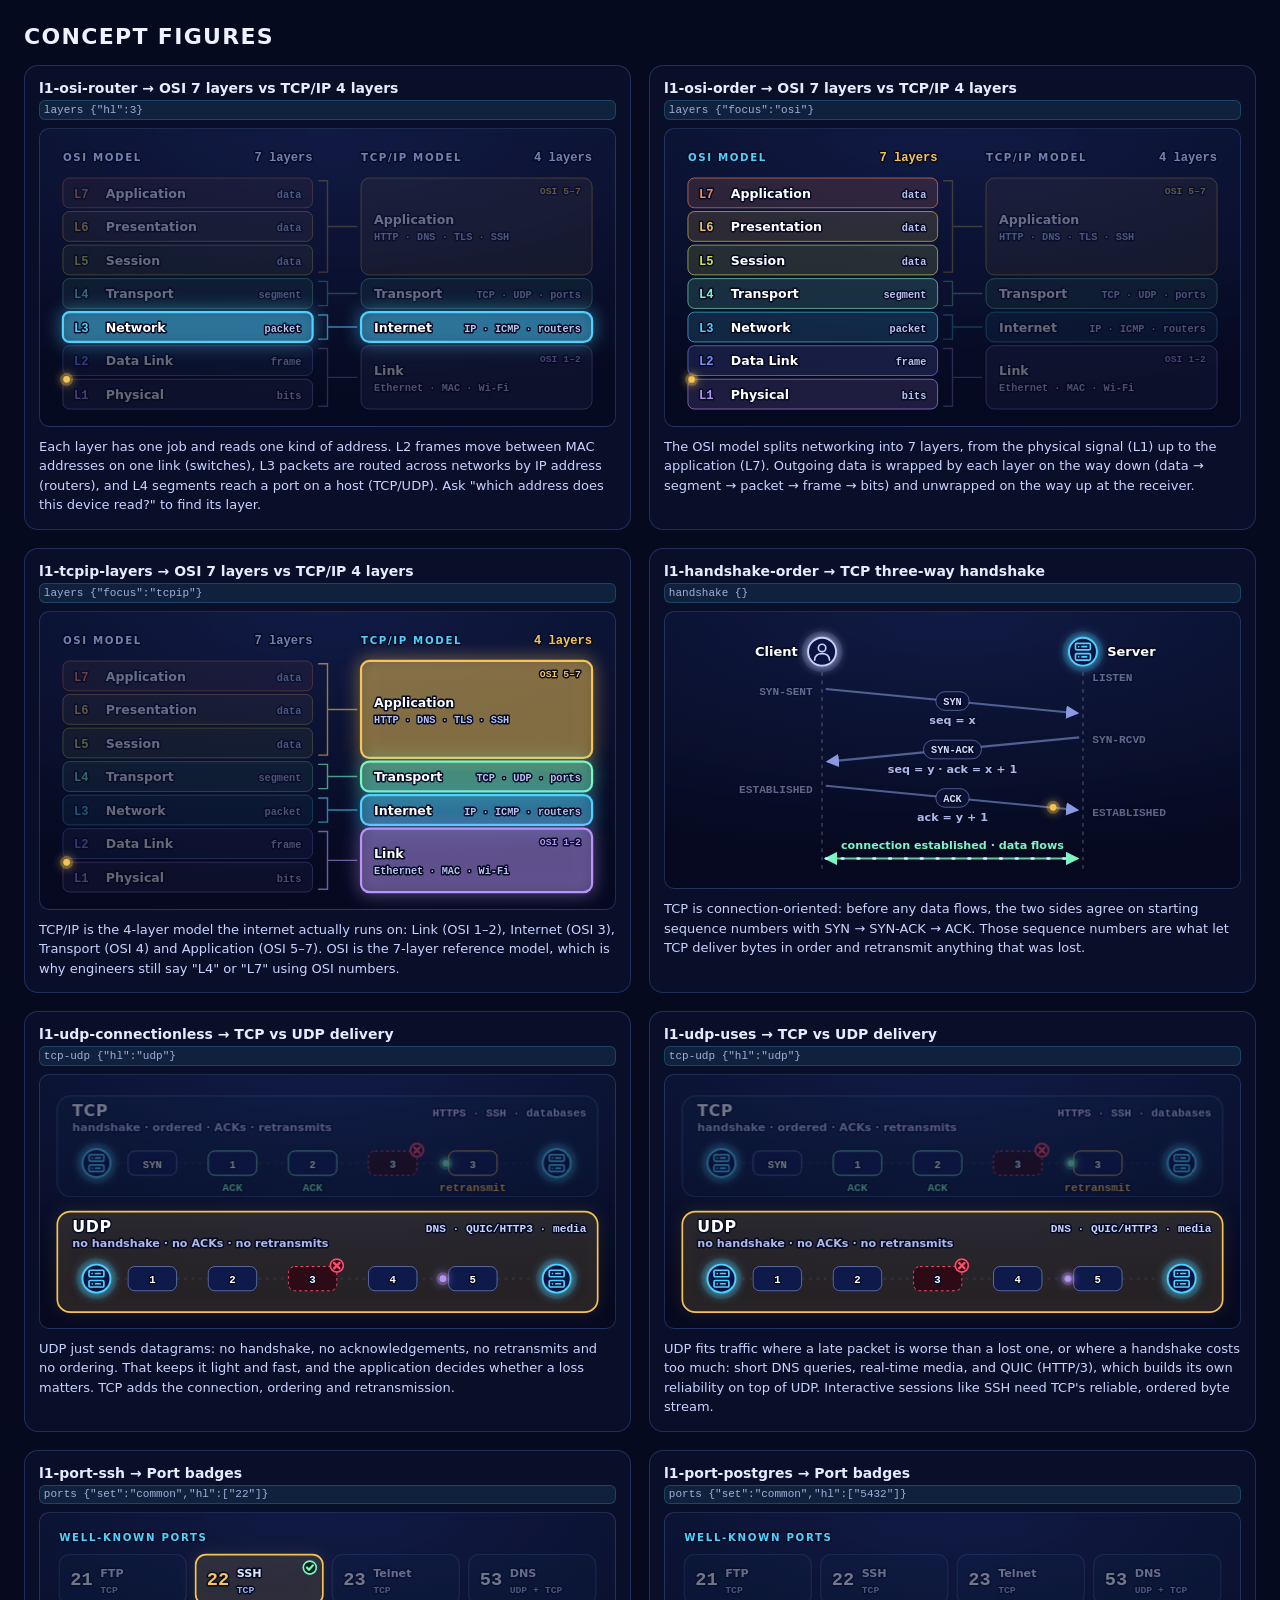
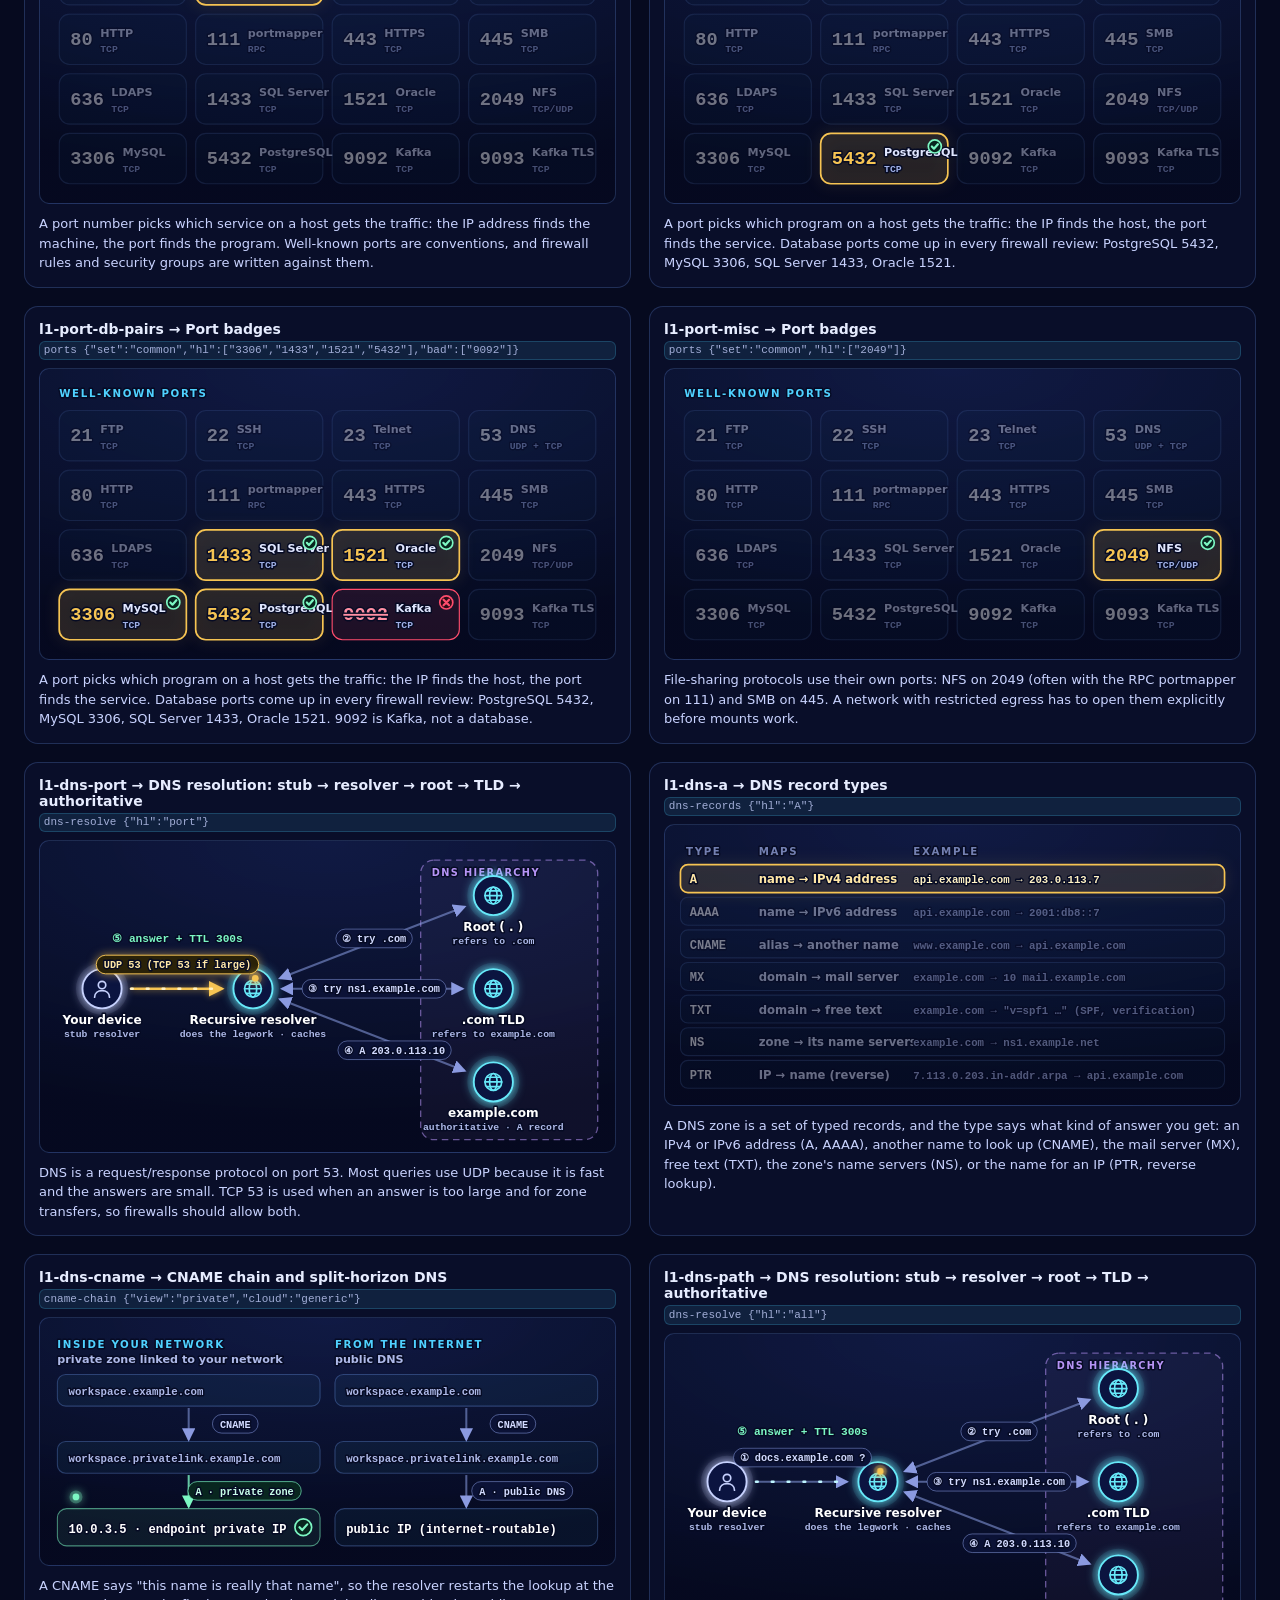
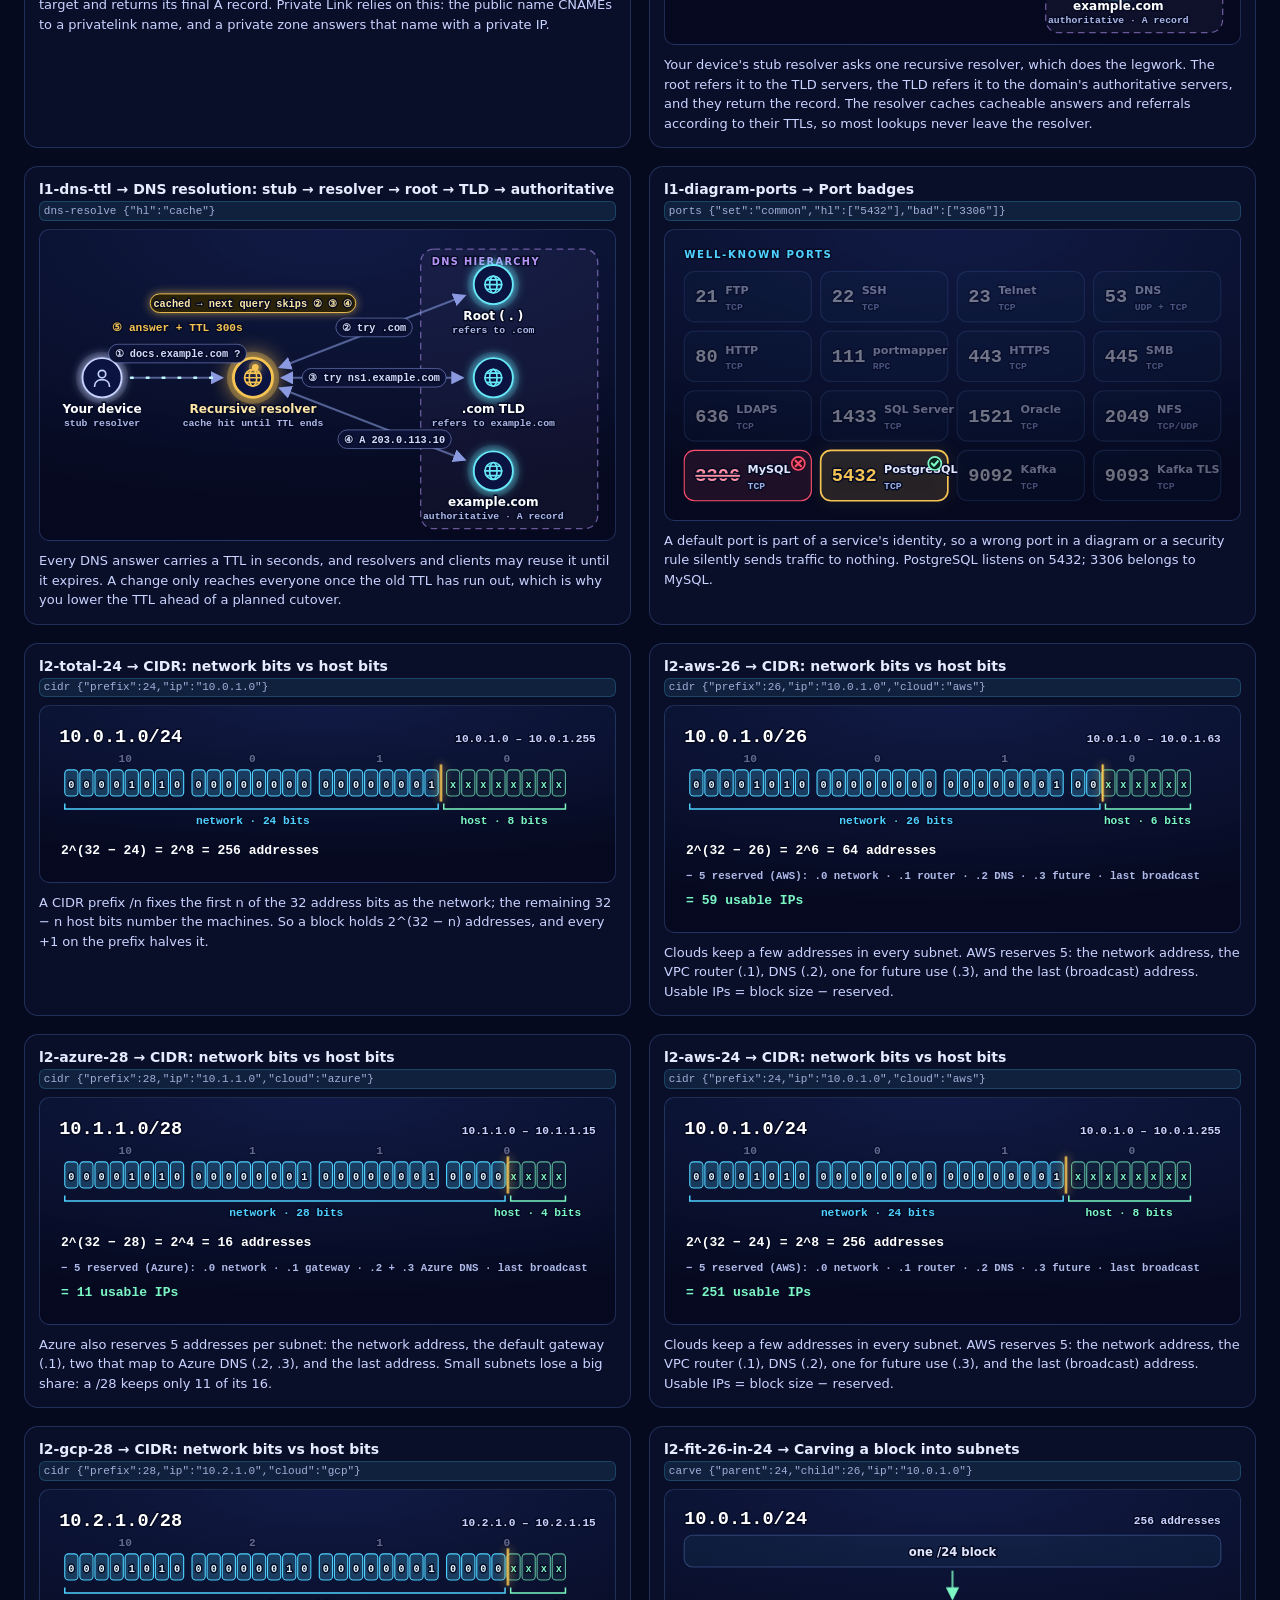
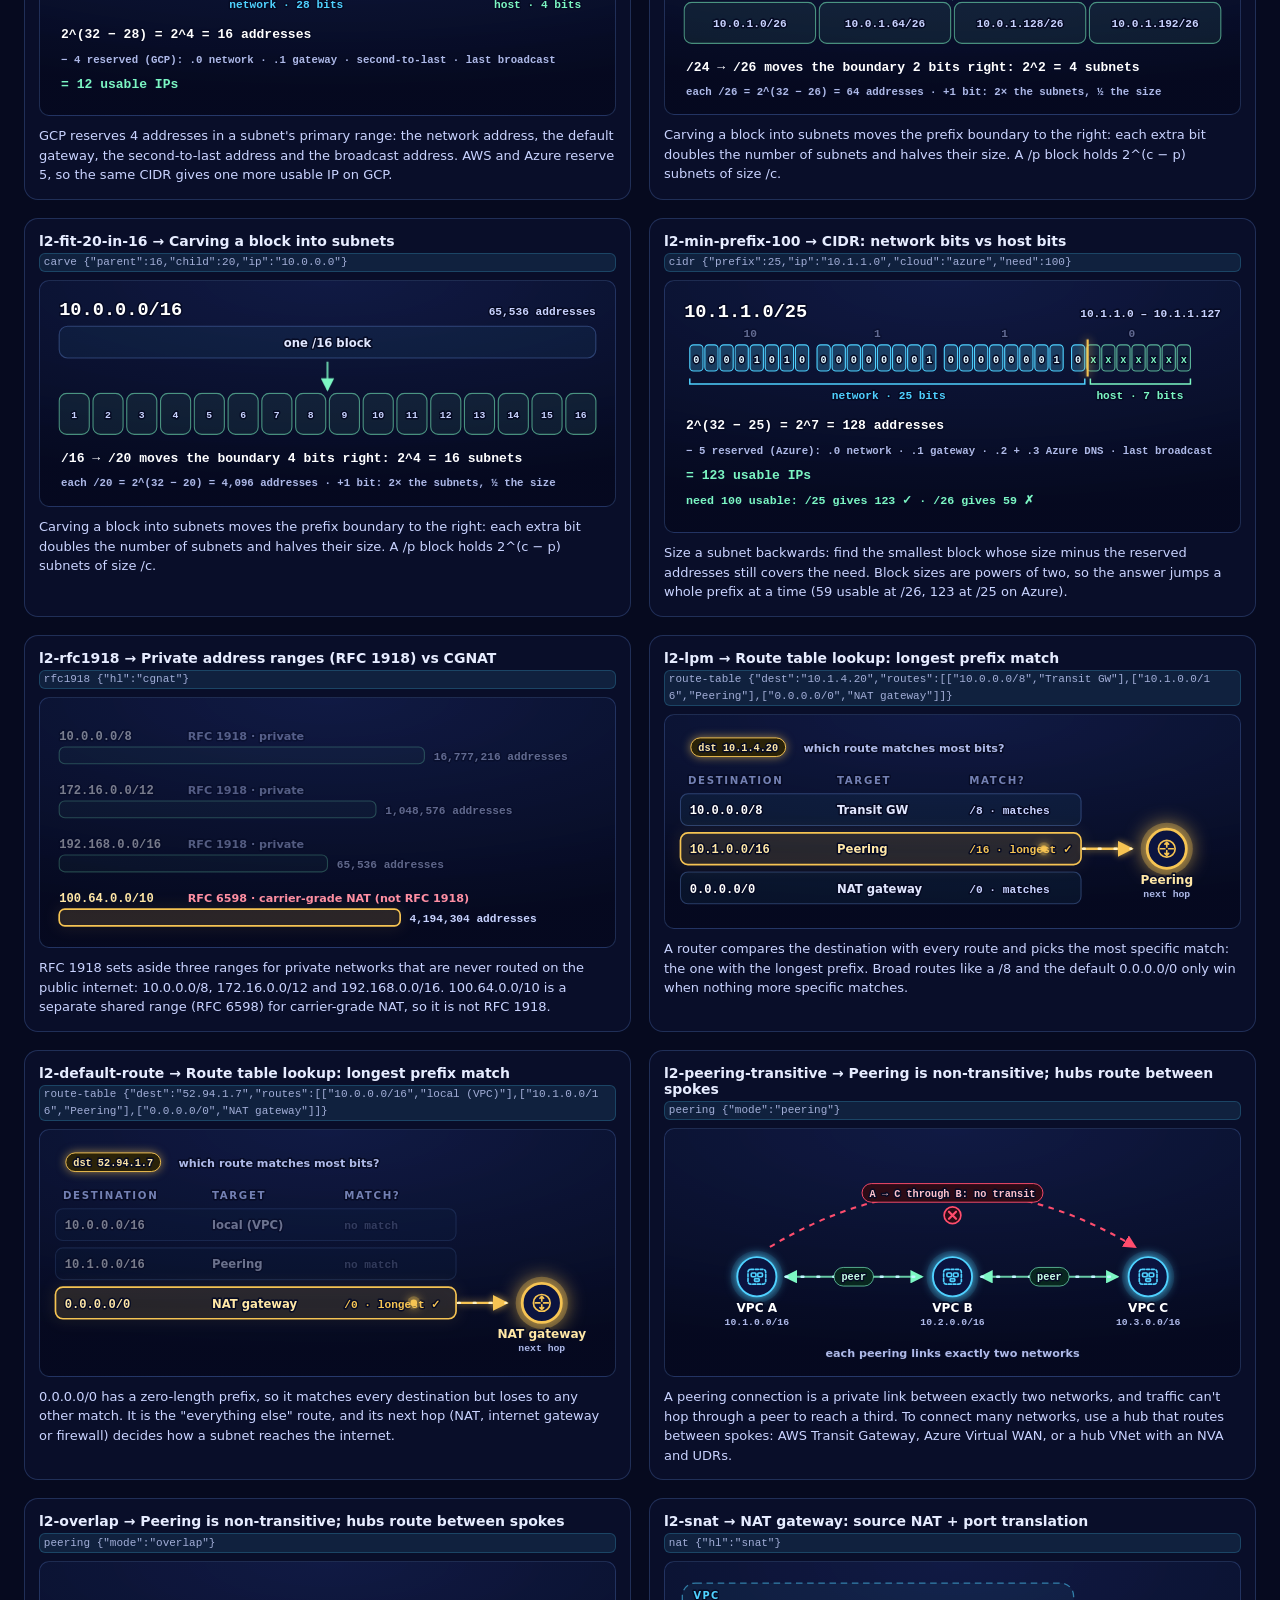
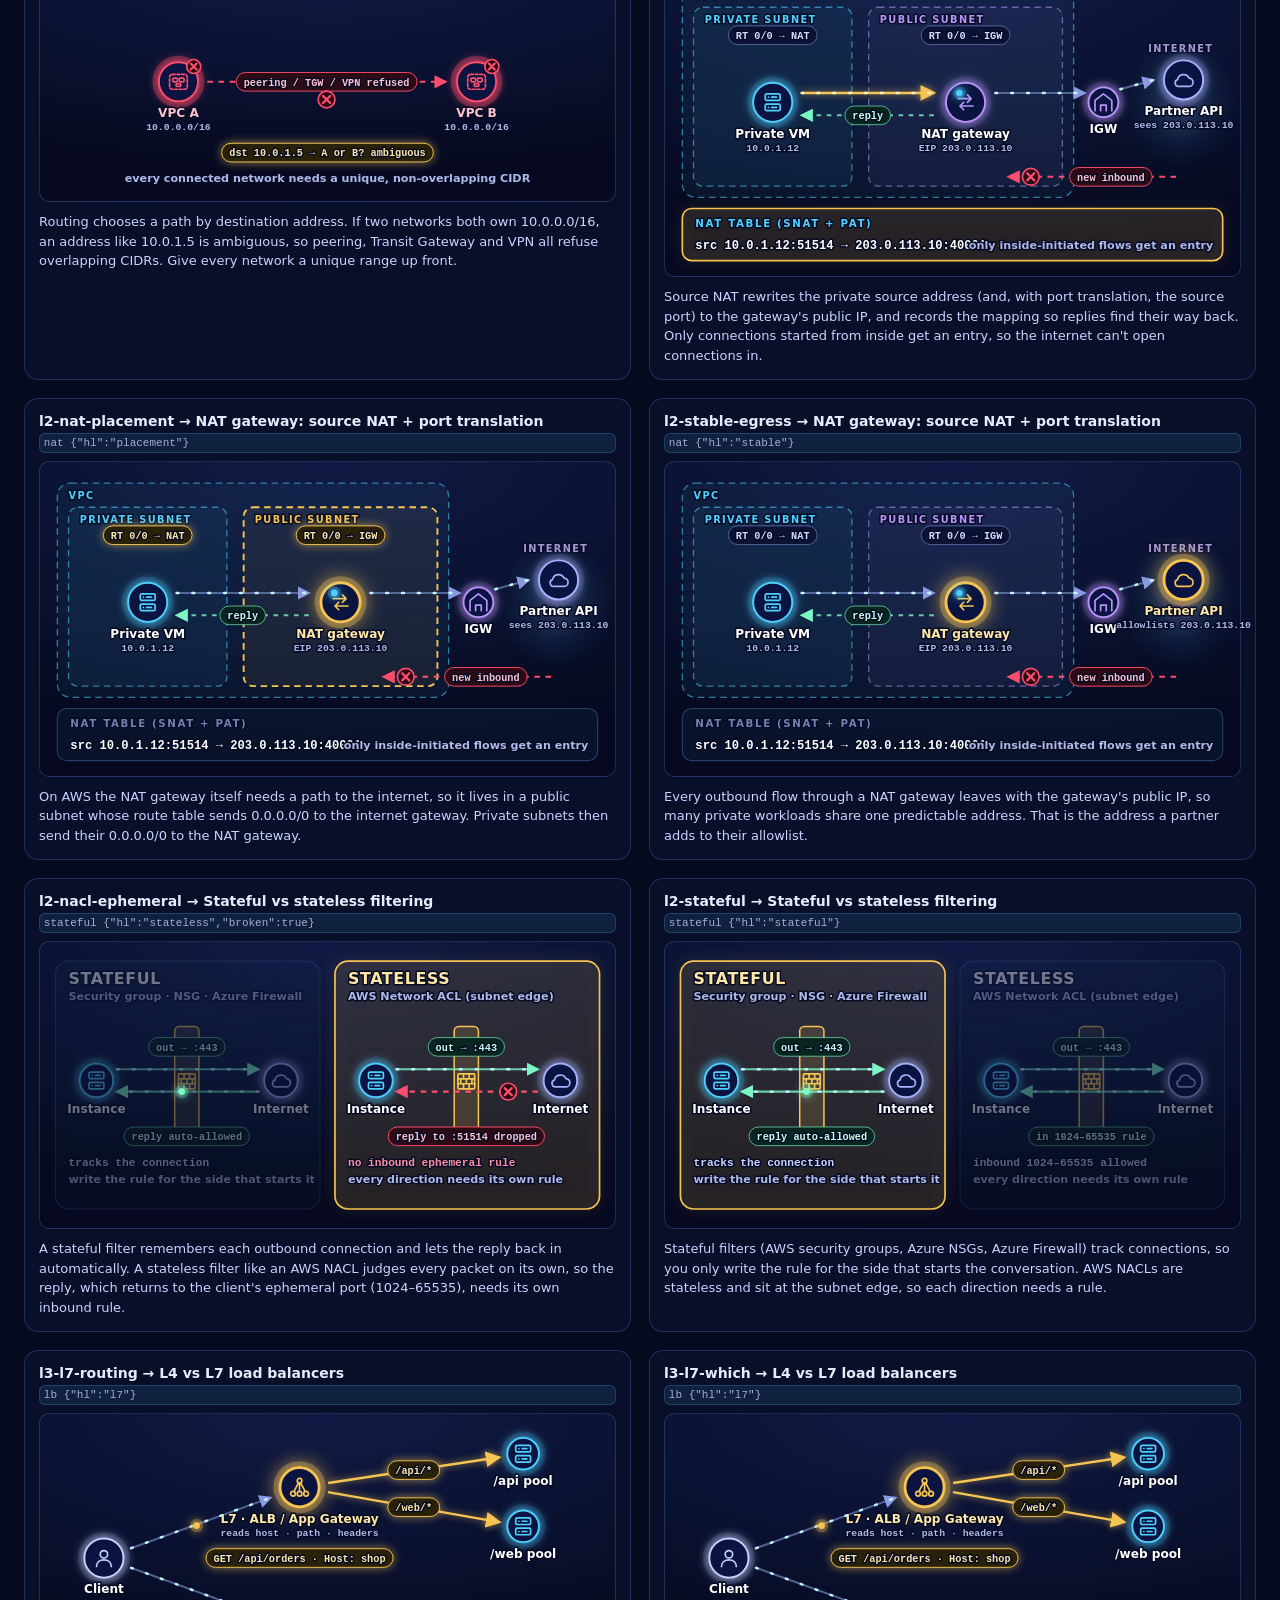
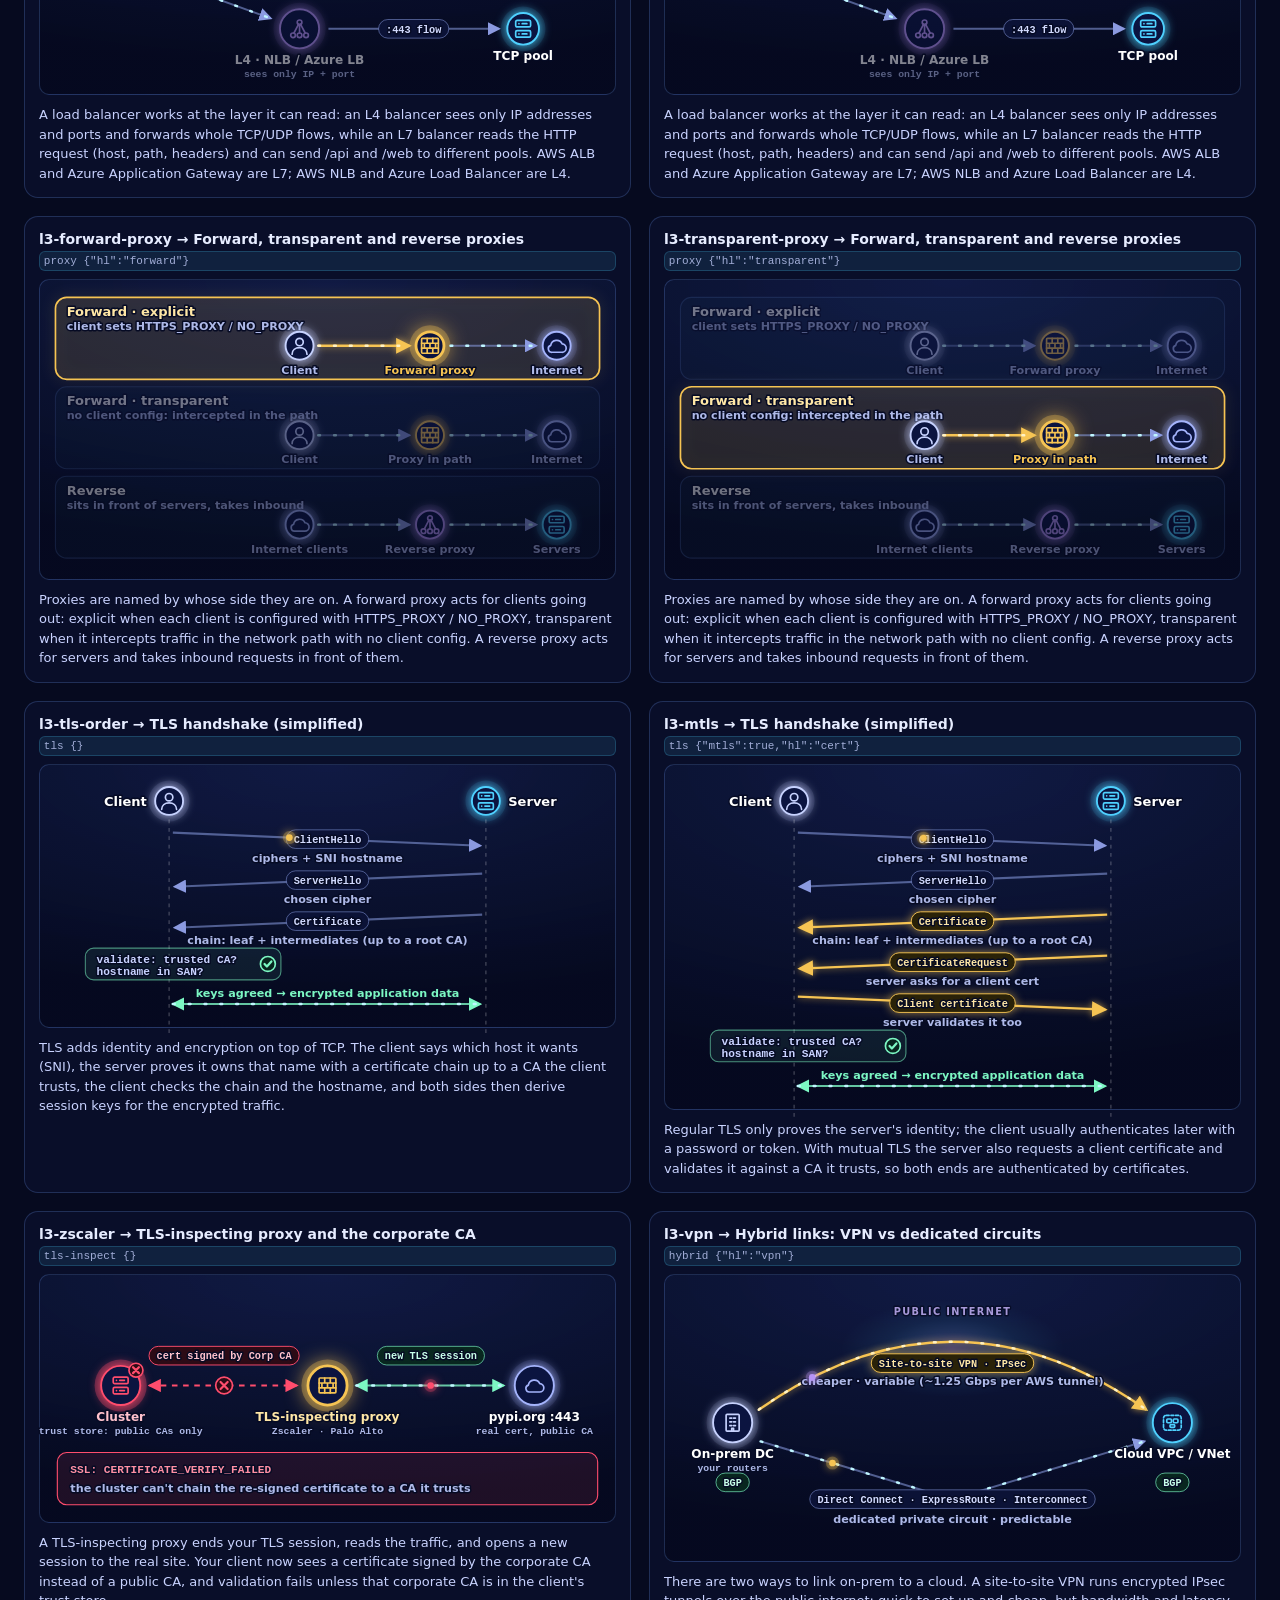
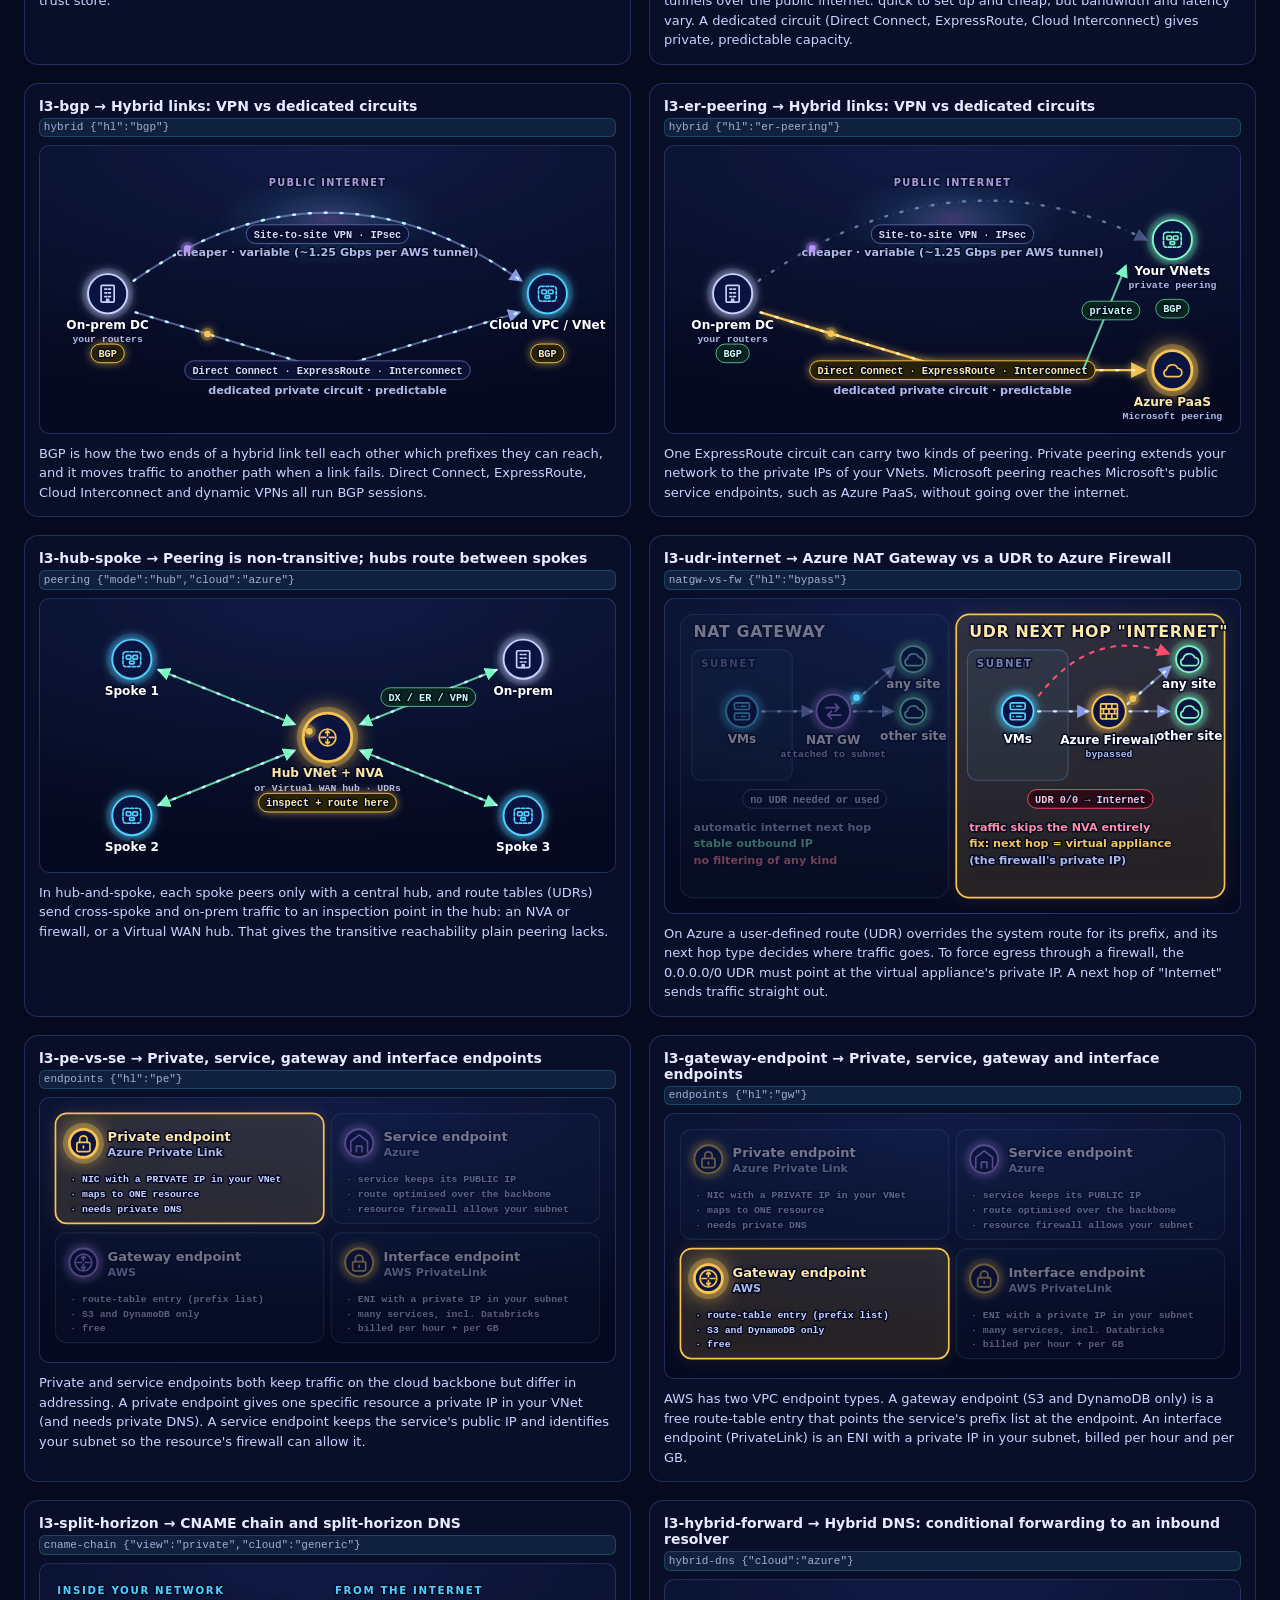
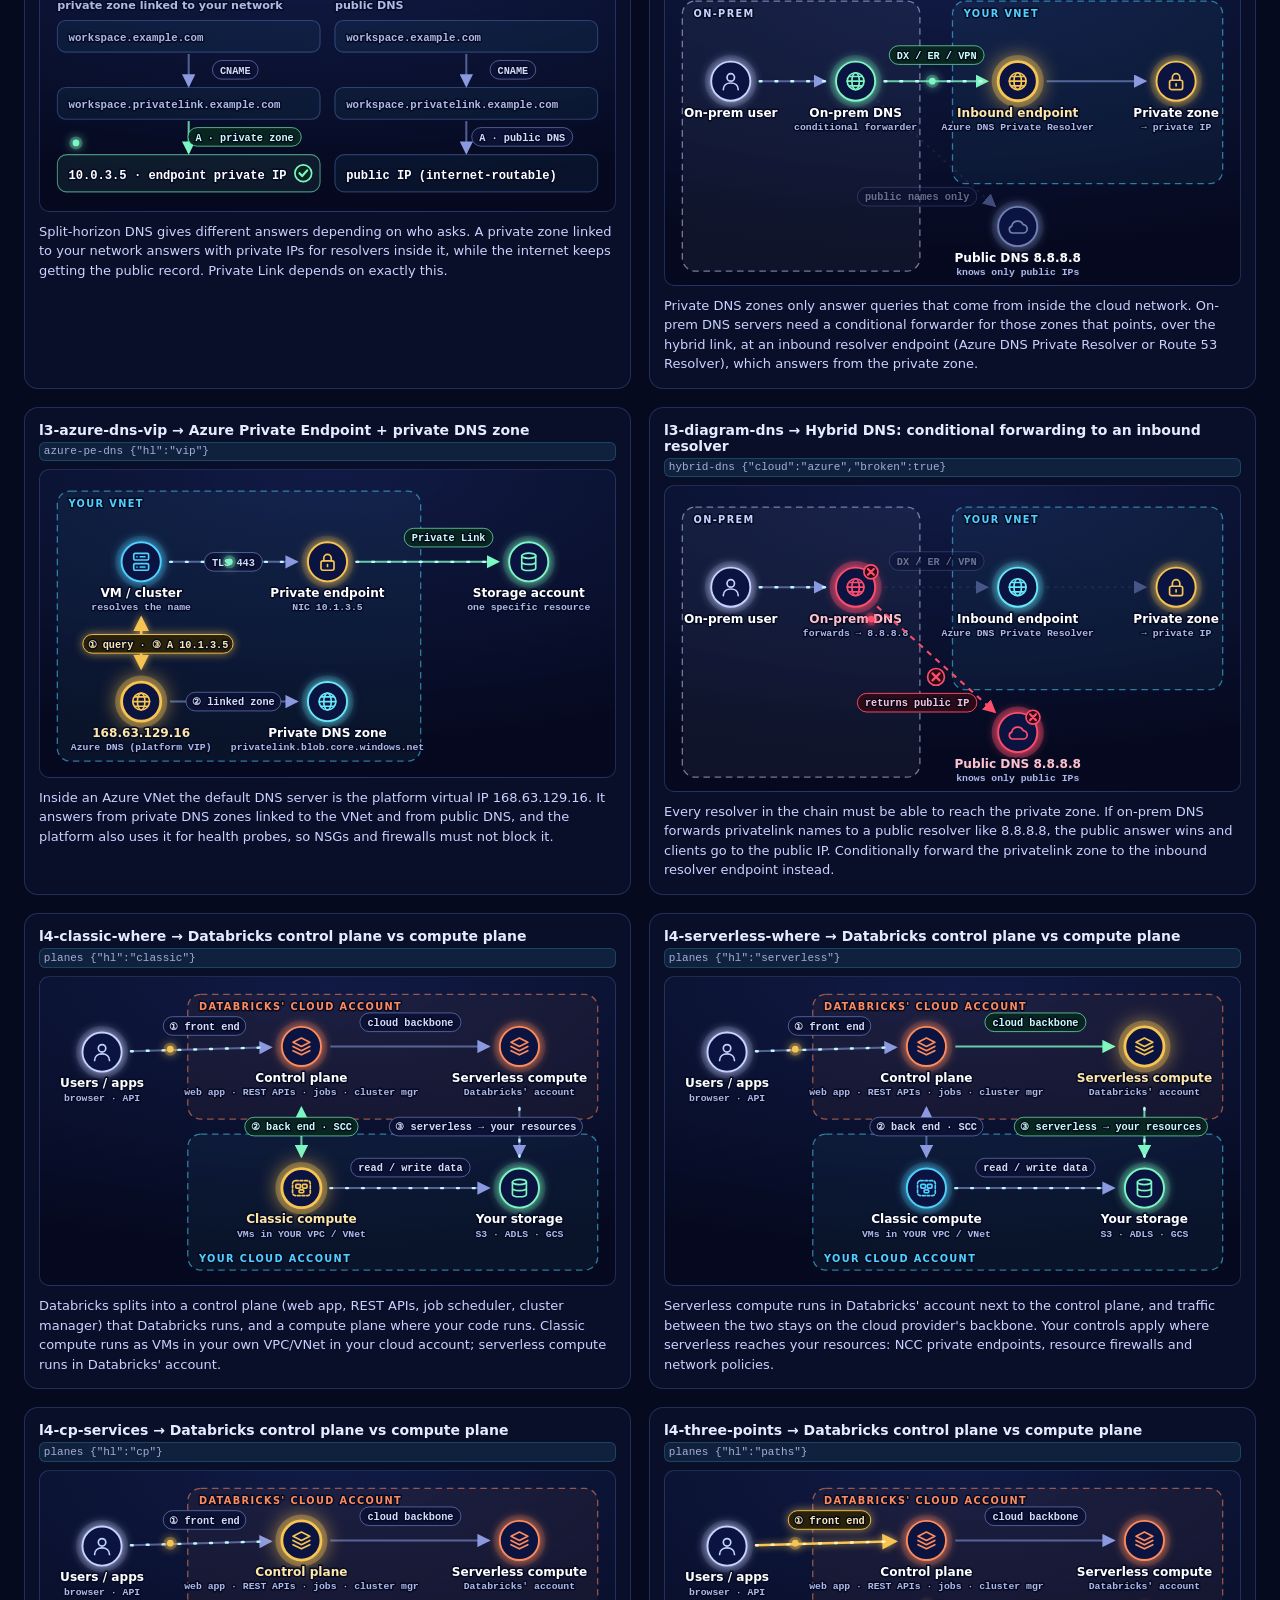
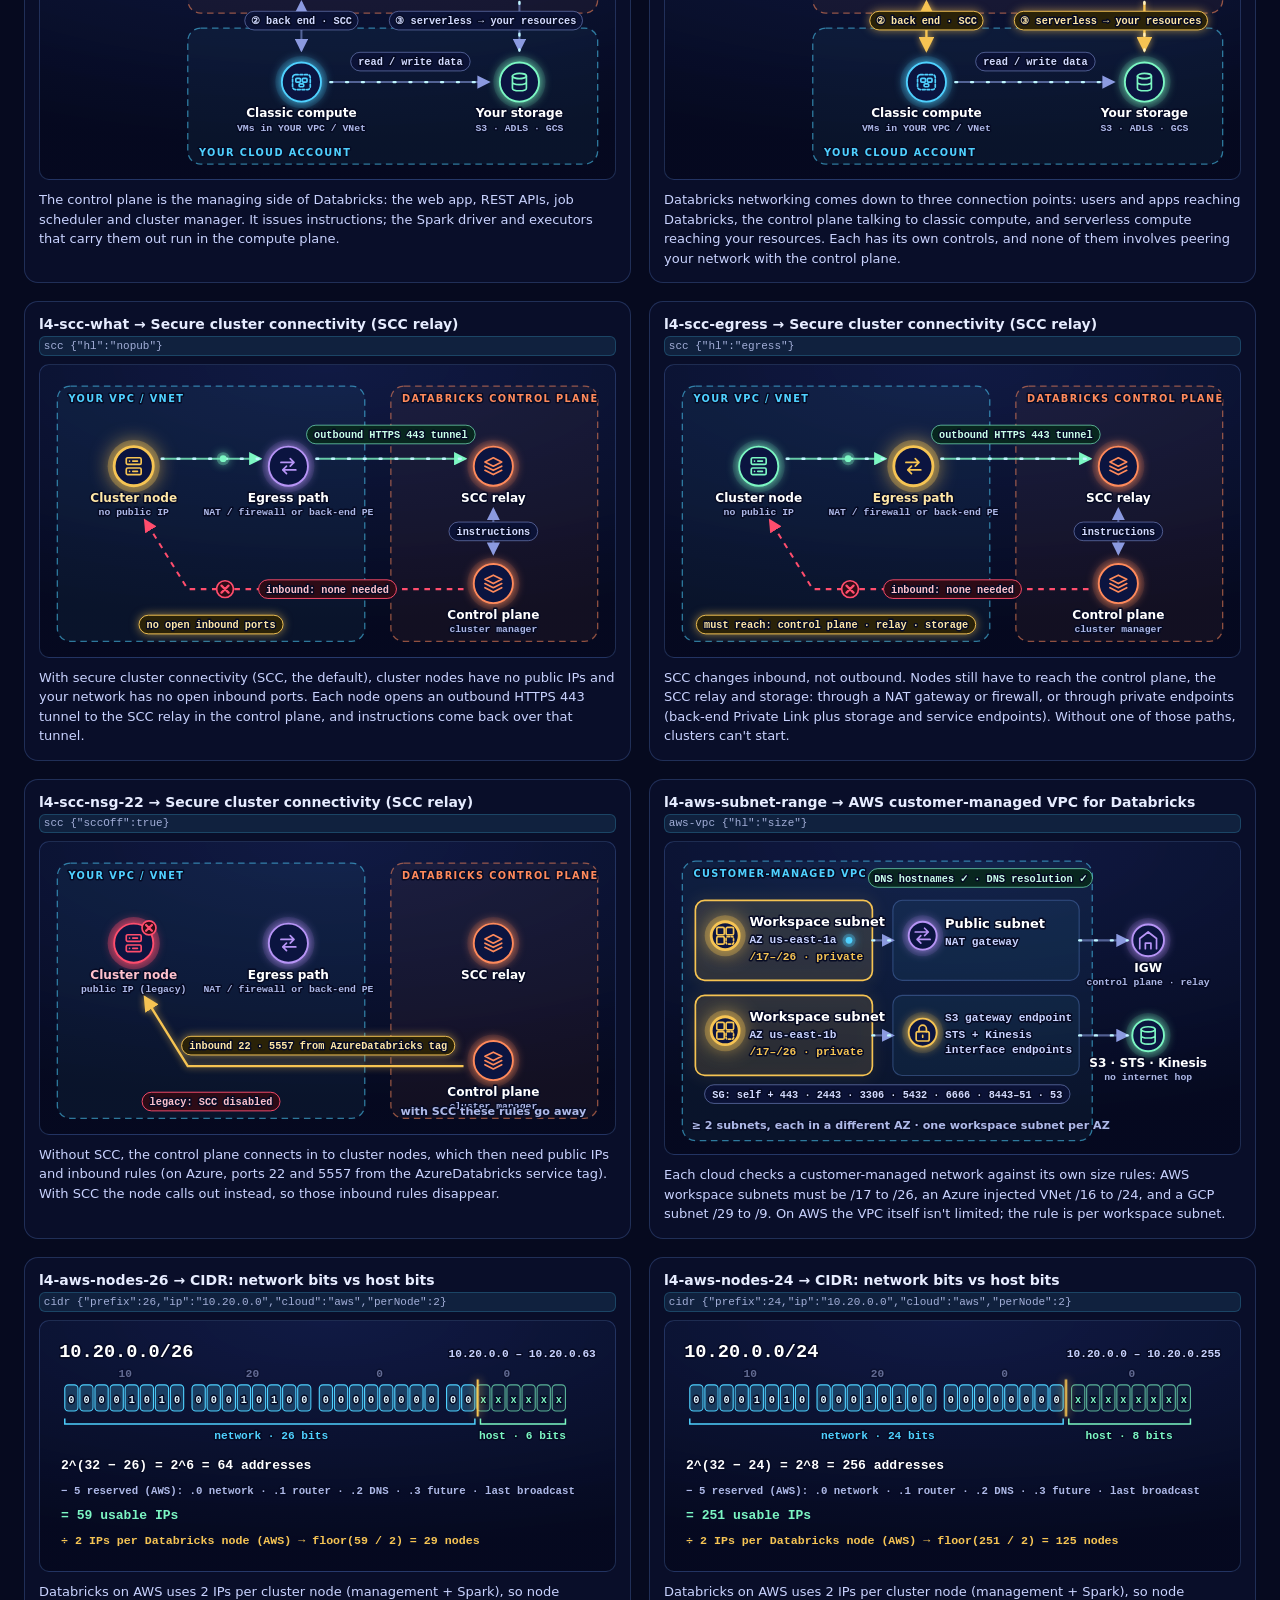
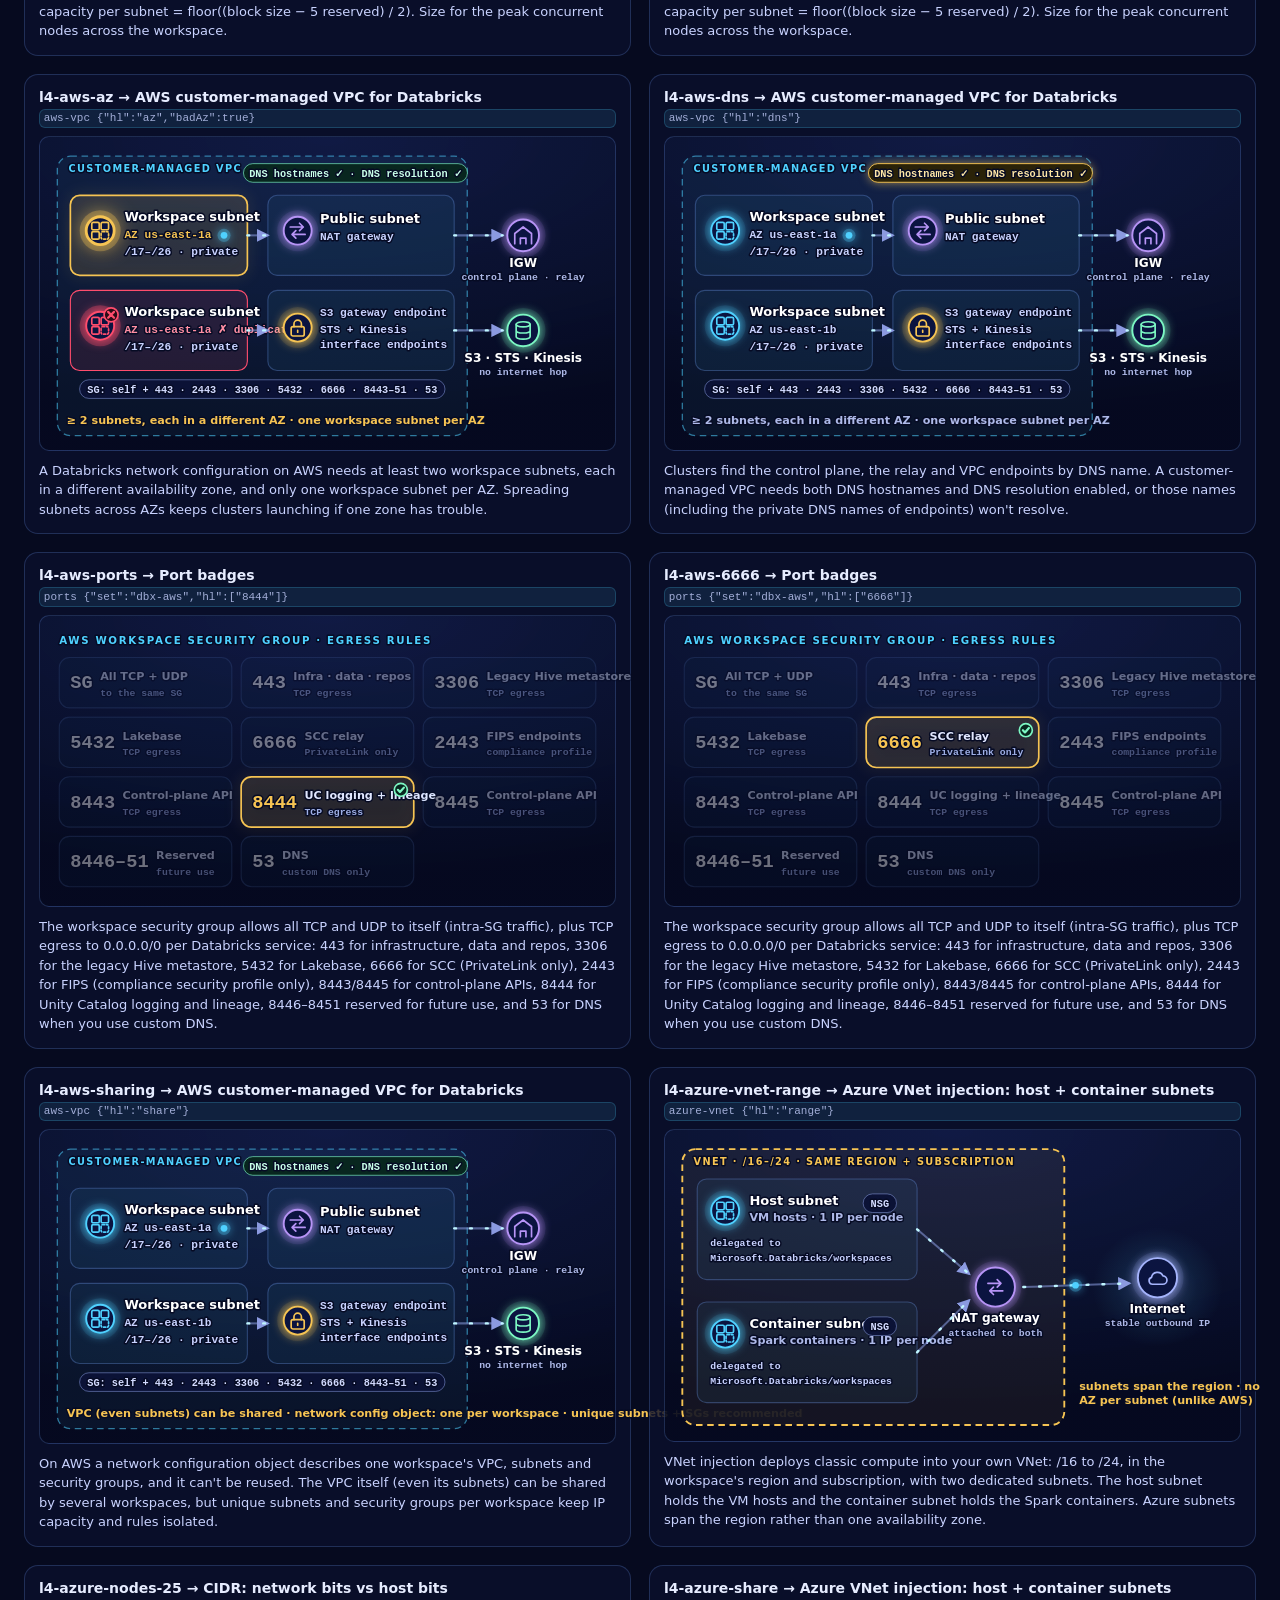
==== tests/figures.html @ e0d878a1 "Orbital Network Academy: a space-themed game for learning cloud and Databricks networking" ====
<!doctype html>
<html lang="en">
<head>
  <meta charset="utf-8">
  <meta name="viewport" content="width=device-width, initial-scale=1">
  <title>Concept figure gallery · Orbital Network Academy</title>
  <!-- Dev gallery: every concept figure, as mapped by each question. Open over file://.
       ?only=<figure id> filters; ?samples=1 shows each figure's sample params only; ?motion=reduce previews reduced motion. -->
  <link rel="stylesheet" href="../css/style.css">
  <link rel="stylesheet" href="../css/explainers.css">
  <style>
    body { overflow: auto; background: #060a1f; padding: 24px; }
    h1 { font: 800 22px var(--display); letter-spacing: .06em; text-transform: uppercase; margin: 0 0 16px; }
    .grid { display: grid; grid-template-columns: repeat(auto-fill, minmax(520px, 1fr)); gap: 18px; }
    .cell { padding: 14px; border-radius: 14px; border: 1px solid var(--line); background: rgba(10, 16, 44, .8); }
    .cell h2 { margin: 0 0 4px; font: 700 14px var(--font); color: #e6ecff; }
    .cell code { display: block; margin-bottom: 8px; font-size: 11px; color: var(--muted); white-space: pre-wrap; word-break: break-all; }
    .cell p { font-size: 13px; color: #c9d3ff; margin: 10px 0 0; }
  </style>
</head>
<body>
  <h1>Concept figures</h1>
  <div class="grid" id="grid"></div>
  <script src="../data/questions.js"></script>
  <script src="../data/concepts.js"></script>
  <script src="../js/util.js"></script>
  <script src="../js/art.js"></script>
  <script src="../js/explainers.js"></script>
  <script>
    (function () {
      var qs = new URLSearchParams(location.search), only = qs.get('only') ? qs.get('only').split(',') : null, X = ONA.explainers;
      if (qs.get('motion') === 'reduce') document.documentElement.classList.add('reduce-motion');
      var items = [];
      if (qs.get('samples')) Object.keys(X.FIGURES).forEach(function (f) { items.push({ label: f, fig: f, params: X.FIGURES[f].sample, concept: '' }); });
      else ONA.QUESTIONS.forEach(function (q) {
        items.push({ label: q.id, fig: q.fig, params: q.figParams, concept: q.concept });
        (q.figParts || []).forEach(function (o, i) { var s = X.spec(q, i); items.push({ label: q.id + ' · step ' + (i + 1), fig: s.fig, params: s.params, concept: '' }); });
      });
      var html = items.filter(function (it) { return !only || only.indexOf(it.fig) >= 0; }).map(function (it) {
        return '<div class="cell" data-fig="' + it.fig + '"><h2>' + it.label + ' → ' + X.FIGURES[it.fig].title + '</h2><code>' + it.fig + ' ' + JSON.stringify(it.params) + '</code>' +
          '<div class="fc-fig">' + X.render(it.fig, it.params) + '</div>' + (it.concept ? '<p>' + ONA.util.esc(it.concept) + '</p>' : '') + '</div>';
      }).join('');
      document.getElementById('grid').innerHTML = html;
      window.__galleryCount = items.length;
    })();
  </script>
</body>
</html>
---- css/style.css ----
/* Orbital Network Academy — visual system
 * System fonts only (works offline). Palette: deep space navy, cyan signal, mint success, gold reward, rose danger. */
:root {
  --bg: #060a1f;
  --panel: rgba(14, 22, 56, 0.62);
  --panel-solid: #0e1638;
  --panel-hi: rgba(28, 40, 92, 0.7);
  --line: rgba(120, 170, 255, 0.22);
  --line-hi: rgba(120, 200, 255, 0.55);
  --text: #eef2ff;
  --muted: #a3aed8;
  --dim: #7380b3;
  --cyan: #4fd1ff;
  --mint: #7cf7c3;
  --gold: #f6c453;
  --rose: #ff4d6d;
  --violet: #b794f6;
  --accent: var(--cyan);
  --font: "Avenir Next", "Avenir", "Segoe UI", "Helvetica Neue", system-ui, -apple-system, sans-serif;
  --display: "Avenir Next Condensed", "Futura", "Avenir Next", "Segoe UI", system-ui, sans-serif;
  --mono: "SF Mono", ui-monospace, "JetBrains Mono", Menlo, Consolas, monospace;
  --r: 16px;
  --ease: cubic-bezier(.2, .8, .2, 1);
  --shadow: 0 20px 60px rgba(0, 0, 0, .45), 0 0 0 1px rgba(255, 255, 255, .02) inset;
}

* { box-sizing: border-box; }
html, body { height: 100%; margin: 0; }
body {
  background: var(--bg);
  color: var(--text);
  font: 16px/1.5 var(--font);
  -webkit-font-smoothing: antialiased;
  overflow: hidden;
  -webkit-tap-highlight-color: transparent;
}
button, input { font: inherit; color: inherit; }
a { color: var(--cyan); }
code { font-family: var(--mono); font-size: .88em; background: rgba(79, 209, 255, .1); border: 1px solid rgba(79, 209, 255, .2); padding: .05em .35em; border-radius: 6px; }
kbd {
  font-family: var(--mono); font-size: .72em; line-height: 1; padding: .28em .45em; border-radius: 6px;
  border: 1px solid rgba(255, 255, 255, .25); border-bottom-width: 2px; background: rgba(255, 255, 255, .06); color: inherit; vertical-align: .08em;
}
.hidden { display: none !important; }
:focus-visible { outline: 2px solid var(--cyan); outline-offset: 3px; border-radius: 10px; }

#starfield, #fx { position: fixed; inset: 0; width: 100vw; height: 100vh; display: block; }
#starfield { z-index: 0; }
#fx { z-index: 90; pointer-events: none; }
#flash { position: fixed; inset: 0; pointer-events: none; z-index: 80; opacity: 0; }
#flash.on.good { animation: flash .5s ease-out; background: radial-gradient(circle at 50% 50%, rgba(124, 247, 195, .0) 40%, rgba(124, 247, 195, .22)); }
#flash.on.bad { animation: flash .6s ease-out; background: radial-gradient(circle at 50% 50%, rgba(255, 77, 109, 0) 30%, rgba(255, 77, 109, .45)); }
@keyframes flash { 0% { opacity: 1 } 100% { opacity: 0 } }

/* ---------- glass panels with HUD corner brackets ---------- */
.glass {
  background: linear-gradient(180deg, rgba(22, 32, 78, .72), rgba(10, 16, 44, .72));
  border: 1px solid var(--line);
  border-radius: var(--r);
  box-shadow: var(--shadow), 0 0 40px rgba(79, 209, 255, .05);
  -webkit-backdrop-filter: blur(14px) saturate(130%);
  backdrop-filter: blur(14px) saturate(130%);
}
.corners { position: relative; }
.corners::before, .corners::after {
  content: ""; position: absolute; width: 22px; height: 22px; pointer-events: none;
  border: 2px solid var(--accent); opacity: .85; filter: drop-shadow(0 0 6px var(--accent));
}
.corners::before { top: -1px; left: -1px; border-right: 0; border-bottom: 0; border-top-left-radius: var(--r); }
.corners::after { bottom: -1px; right: -1px; border-left: 0; border-top: 0; border-bottom-right-radius: var(--r); }

.eyebrow { font: 700 11px/1.2 var(--font); letter-spacing: .22em; text-transform: uppercase; color: var(--accent); }
.eyebrow.glow { text-shadow: 0 0 14px currentColor; }
.muted { color: var(--muted); font-weight: 500; letter-spacing: 0; text-transform: none; }

/* ---------- buttons ---------- */
.btn {
  --b: var(--cyan);
  display: inline-flex; align-items: center; justify-content: center; gap: .55em;
  padding: .7em 1.25em; border-radius: 12px; cursor: pointer; font-weight: 700; letter-spacing: .02em;
  border: 1px solid rgba(255, 255, 255, .16); background: rgba(255, 255, 255, .05);
  transition: transform .15s var(--ease), box-shadow .2s, background .2s, border-color .2s, opacity .2s;
  user-select: none; white-space: nowrap;
}
.btn:hover { transform: translateY(-1px); border-color: rgba(255, 255, 255, .35); background: rgba(255, 255, 255, .09); }
.btn:active { transform: translateY(1px) scale(.98); }
.btn:disabled { opacity: .4; cursor: not-allowed; transform: none; }
.btn.primary {
  color: #041022; border: 0;
  background: linear-gradient(180deg, #8ae6ff, #33b9f2 55%, #1b8fd6);
  box-shadow: 0 0 0 1px rgba(255, 255, 255, .25) inset, 0 8px 26px rgba(79, 209, 255, .35), 0 0 32px rgba(79, 209, 255, .25);
}
.btn.primary:hover { box-shadow: 0 0 0 1px rgba(255, 255, 255, .4) inset, 0 10px 32px rgba(79, 209, 255, .5), 0 0 44px rgba(79, 209, 255, .35); }
.btn.primary kbd { border-color: rgba(4, 16, 34, .35); background: rgba(4, 16, 34, .12); }
.btn.danger { background: linear-gradient(180deg, #ff8197, #e5325a); color: #fff; border: 0; }
.btn.danger.ghost { background: transparent; color: #ff8fa3; border: 1px solid rgba(255, 77, 109, .45); }
.btn.big { font-size: 1.08rem; padding: .85em 1.6em; border-radius: 14px; }
.btn.small { padding: .45em .9em; font-size: .85rem; }
.btn.tiny { padding: .25em .7em; font-size: .78rem; border-radius: 8px; }
.icon-btn {
  width: 40px; height: 40px; display: grid; place-items: center; border-radius: 12px; cursor: pointer;
  border: 1px solid var(--line); background: rgba(255, 255, 255, .04); transition: background .2s, border-color .2s;
}
.icon-btn:hover { background: rgba(79, 209, 255, .12); border-color: var(--line-hi); }
.icon-btn svg, .nav-btn svg { width: 20px; height: 20px; fill: none; stroke: currentColor; stroke-width: 1.8; stroke-linecap: round; stroke-linejoin: round; }
.chip {
  display: inline-flex; align-items: center; gap: .35em; font-size: 12px; font-weight: 700; letter-spacing: .04em;
  padding: .3em .75em; border-radius: 999px; color: #dff6ff; background: rgba(79, 209, 255, .14); border: 1px solid rgba(79, 209, 255, .35);
}
.chip.ghost { background: rgba(255, 255, 255, .04); border-color: rgba(255, 255, 255, .14); color: var(--muted); font-weight: 600; }
.chip.danger { background: rgba(255, 77, 109, .14); border-color: rgba(255, 77, 109, .45); color: #ffc2cd; }

/* ---------- screens ---------- */
#app { position: fixed; inset: 0; z-index: 2; }
.screen {
  position: absolute; inset: 0; opacity: 0; visibility: hidden; transform: scale(1.025);
  transition: opacity .5s var(--ease), transform .6s var(--ease), visibility 0s linear .5s;
}
.screen.active { opacity: 1; visibility: visible; transform: none; transition: opacity .5s var(--ease), transform .6s var(--ease), visibility 0s; }
.screen.scroll { overflow-y: auto; padding-top: 84px; }
body[data-screen="debrief"] #screen-debrief, body[data-screen="map"] #screen-map { padding-top: 0; }

/* ---------- top bar ---------- */
#topbar {
  position: fixed; z-index: 20; top: 12px; left: 16px; right: 16px; height: 60px;
  display: flex; align-items: center; gap: 18px; padding: 0 12px 0 16px;
  background: linear-gradient(180deg, rgba(16, 24, 62, .78), rgba(8, 12, 36, .7));
  border: 1px solid var(--line); border-radius: 16px; box-shadow: var(--shadow);
  -webkit-backdrop-filter: blur(14px); backdrop-filter: blur(14px);
}
.brand { display: flex; align-items: center; gap: 10px; min-width: 0; }
.brand-mark { width: 34px; height: 34px; flex: none; }
.brand-mark circle:first-child { fill: var(--cyan); filter: drop-shadow(0 0 6px var(--cyan)); }
.brand-mark ellipse { fill: none; stroke: var(--gold); stroke-width: 2; }
.brand-mark .sat { fill: #fff; }
.brand b { display: block; font: 800 14px/1.1 var(--display); letter-spacing: .14em; text-transform: uppercase; white-space: nowrap; }
.brand span { font-size: 11px; color: var(--muted); letter-spacing: .08em; }
.rank { width: 230px; margin-left: 8px; }
.rank-top { display: flex; justify-content: space-between; font-size: 12px; font-weight: 700; }
.rank-name { color: var(--gold); letter-spacing: .12em; text-transform: uppercase; }
.rank-xp { font-family: var(--mono); color: var(--muted); }
.xpbar { height: 6px; margin: 4px 0 2px; border-radius: 6px; background: rgba(255, 255, 255, .08); overflow: hidden; }
.xpbar span { display: block; height: 100%; width: calc(var(--v, 0) * 100%); background: linear-gradient(90deg, var(--gold), #ffe9a6); box-shadow: 0 0 12px var(--gold); border-radius: 6px; transition: width .8s var(--ease); }
.rank-next { font-size: 10.5px; color: var(--dim); }
.nav { margin-left: auto; display: flex; align-items: center; gap: 6px; }
.tb-stars { display: inline-flex; align-items: center; gap: 6px; padding: 0 12px; font-family: var(--mono); font-size: 14px; }
.tb-stars svg { width: 18px; height: 18px; fill: var(--gold); filter: drop-shadow(0 0 6px rgba(246, 196, 83, .7)); }
.nav-btn {
  position: relative; display: inline-flex; align-items: center; gap: 8px; height: 40px; padding: 0 14px; border-radius: 12px; cursor: pointer;
  border: 1px solid transparent; background: transparent; font-weight: 700; font-size: 14px; color: var(--muted); transition: all .2s;
}
.nav-btn:hover { color: var(--text); background: rgba(255, 255, 255, .05); }
.nav-btn.current { color: var(--text); border-color: var(--line-hi); background: rgba(79, 209, 255, .1); box-shadow: 0 0 18px rgba(79, 209, 255, .15) inset; }
.badge { position: absolute; top: -4px; right: -4px; min-width: 20px; height: 20px; padding: 0 5px; border-radius: 10px; background: var(--rose); color: #fff; font: 800 11px/20px var(--font); text-align: center; box-shadow: 0 0 12px rgba(255, 77, 109, .7); }

/* ---------- title ---------- */
#screen-title { display: grid; place-items: center; }
.title-wrap { position: relative; width: min(1200px, 94vw); height: min(720px, 86vh); display: grid; grid-template-columns: 1.05fr 1fr; align-items: center; }
.title-planet { position: relative; width: min(560px, 46vw); aspect-ratio: 1; justify-self: center; filter: drop-shadow(0 0 60px rgba(79, 209, 255, .35)); animation: floaty 9s ease-in-out infinite; }
.title-orbit { position: absolute; left: -2%; top: 50%; width: min(700px, 58vw); transform: translateY(-38%) rotate(-12deg); pointer-events: none; }
.title-orbit-svg { width: 100%; height: auto; overflow: visible; }
.title-orbit-svg .orbit-line { fill: none; stroke: rgba(124, 200, 255, .28); stroke-width: 1.5; stroke-dasharray: 3 8; }
.title-orbit-svg .orbit-flow { fill: none; stroke: rgba(246, 196, 83, .7); stroke-width: 2; stroke-dasharray: 60 900; animation: flow 6s linear infinite; }
.title-orbit-svg g { filter: drop-shadow(0 0 8px rgba(79, 209, 255, .9)); }
.title-copy { padding: 0 2vw; }
.logo { margin: 14px 0 10px; font: 800 clamp(44px, 6.2vw, 92px)/.9 var(--display); letter-spacing: .04em; text-transform: uppercase; }
.logo span { display: block; background: linear-gradient(180deg, #ffffff 10%, #9fdcff 60%, #4f8dff); -webkit-background-clip: text; background-clip: text; color: transparent; filter: drop-shadow(0 0 22px rgba(79, 209, 255, .35)); }
.logo span:nth-child(2) { background: linear-gradient(180deg, #fff5d6 10%, #f6c453 70%, #ff9d3c); -webkit-background-clip: text; background-clip: text; filter: drop-shadow(0 0 22px rgba(246, 196, 83, .35)); padding-left: .55em; }
.logo span:nth-child(3) { font-size: .62em; letter-spacing: .42em; padding-top: .18em; }
.title-sub { font-size: 1.15rem; color: var(--muted); max-width: 30em; margin: 0 0 28px; }
.title-hint { margin-top: 18px; font-size: 13px; color: var(--dim); }
.title-foot { position: absolute; bottom: 22px; left: 0; right: 0; text-align: center; font-size: 12.5px; letter-spacing: .16em; text-transform: uppercase; color: var(--dim); }

/* ---------- galaxy map ---------- */
#screen-map { overflow: hidden; }
#map-stage { position: absolute; inset: 84px 440px 0 0; }
#galaxy { width: 100%; height: 100%; display: block; }
#galaxy .sun { animation: sunPulse 6s ease-in-out infinite; transform-origin: -140px 860px; }
@keyframes sunPulse { 50% { opacity: .82; } }
#galaxy .orbit { fill: none; stroke: rgba(150, 180, 255, .1); stroke-width: 1.2; stroke-dasharray: 2 7; }
#galaxy .route { fill: none; stroke: rgba(160, 180, 255, .2); stroke-width: 3; stroke-dasharray: 8 10; }
#galaxy .route.done { stroke: url(#routeG); stroke-width: 4; stroke-dasharray: none; opacity: .65; filter: drop-shadow(0 0 6px rgba(79, 209, 255, .6)); }
#galaxy .route.flow { stroke: #fff; stroke-width: 2.2; stroke-dasharray: 2 26; opacity: .9; animation: flow 1.6s linear infinite; }
#galaxy .route.bonus { stroke: rgba(183, 148, 246, .45); stroke-dasharray: 3 9; stroke-width: 2; }
@keyframes flow { to { stroke-dashoffset: -28; } }
#galaxy .planet { cursor: pointer; outline: none; }
#galaxy .planet .hit { fill: transparent; }
#galaxy .planet .planet-art { overflow: visible; transition: transform .35s var(--ease); }
#galaxy .planet:hover .planet-art, #galaxy .planet:focus-visible .planet-art { transform: scale(1.06); }
#galaxy .planet .planet-art { transform-origin: center; transform-box: fill-box; }
#galaxy .planet.locked .planet-art { filter: grayscale(.7) brightness(.62); opacity: .85; }
#galaxy .planet .lock circle { fill: rgba(6, 10, 31, .8); stroke: rgba(255, 255, 255, .35); }
#galaxy .planet .lock rect, #galaxy .planet .lock path { fill: none; stroke: #c7d2fe; stroke-width: 2; }
#galaxy .pl-num { font: 700 13px var(--font); letter-spacing: .26em; fill: var(--accent); text-anchor: middle; }
#galaxy .pl-name { font: 800 23px var(--display); letter-spacing: .08em; text-transform: uppercase; fill: #fff; text-anchor: middle; paint-order: stroke; stroke: rgba(6, 10, 31, .85); stroke-width: 5px; }
#galaxy .planet.locked .pl-name { fill: #8b95c2; }
#galaxy .planet.locked .pl-num { fill: #66709b; }
#galaxy .pl-stars path { fill: rgba(255, 255, 255, .12); stroke: rgba(255, 255, 255, .3); stroke-width: 1; }
#galaxy .pl-stars path.on { fill: var(--gold); stroke: #fff3c4; filter: drop-shadow(0 0 4px var(--gold)); }
#galaxy .reticle { opacity: 0; transition: opacity .3s; }
#galaxy .reticle circle { fill: none; stroke: var(--accent); stroke-width: 2; stroke-dasharray: 12 8; filter: drop-shadow(0 0 6px var(--accent)); }
#galaxy .reticle path { stroke: var(--accent); stroke-width: 3; stroke-linecap: round; }
#galaxy .planet.selected .reticle { opacity: 1; animation: spin 14s linear infinite; }
#galaxy .planet.boss .pl-num { fill: var(--rose); }
#map-ship { pointer-events: none; filter: drop-shadow(0 0 10px rgba(79, 209, 255, .8)); }
#map-ship > svg { animation: bob 2.8s ease-in-out infinite; overflow: visible; }
#map-ship.flying > svg { animation: none; }
@keyframes bob { 50% { transform: translateY(-6px); } }

#mission-card {
  position: absolute; right: 24px; top: 50%; transform: translateY(-46%); width: 400px; max-height: calc(100vh - 110px); overflow-y: auto; padding: 22px 22px 20px; z-index: 5;
  transition: border-color .3s;
}
.mc-head { display: flex; gap: 14px; align-items: center; }
.mc-art { width: 84px; height: 84px; flex: none; filter: drop-shadow(0 0 18px var(--accent)); }
.mc-art svg { width: 100%; height: 100%; }
.mc-title { margin: 4px 0 0; font: 800 30px/1 var(--display); text-transform: uppercase; letter-spacing: .05em; }
.mc-body { color: var(--muted); font-size: 14px; margin-top: 4px; }
.mc-sub { margin: 14px 0 14px; color: #d5dcff; font-size: 14.5px; }
.mc-stats { display: grid; grid-template-columns: repeat(4, 1fr); gap: 8px; padding: 12px 0; border-top: 1px solid var(--line); border-bottom: 1px solid var(--line); }
.mc-stats > div { display: flex; flex-direction: column; gap: 4px; }
.mc-stats .k, .k { font-size: 10.5px; letter-spacing: .16em; text-transform: uppercase; color: var(--dim); font-weight: 700; }
.mc-stats b { font: 700 17px var(--mono); }
.mc-flags { display: flex; flex-wrap: wrap; gap: 6px; margin: 14px 0 16px; }
.mc-actions { display: flex; gap: 10px; flex-wrap: wrap; }
.mc-actions .btn.primary { flex: 1 1 auto; padding-inline: 1em; }
.mc-actions .btn.ghost { flex: 0 1 auto; padding-inline: 1em; }
.mc-locked { display: flex; gap: 12px; align-items: flex-start; padding: 12px 14px; border-radius: 12px; background: rgba(255, 255, 255, .04); border: 1px dashed rgba(255, 255, 255, .18); }
.mc-locked p { margin: 0; color: var(--muted); font-size: 14px; }
.mc-locked .stars { vertical-align: -3px; }
.lock-ico { width: 26px; height: 26px; flex: none; fill: none; stroke: #c7d2fe; stroke-width: 1.8; }
.map-legend { position: absolute; left: 24px; bottom: 24px; color: var(--dim); font-size: 13px; z-index: 4; }
.stars { display: inline-flex; gap: 2px; }
.star-ico { width: 18px; height: 18px; fill: rgba(255, 255, 255, .12); stroke: rgba(255, 255, 255, .3); stroke-width: 1; }
.star-ico.on { fill: var(--gold); stroke: #fff3c4; filter: drop-shadow(0 0 5px rgba(246, 196, 83, .8)); }

/* ---------- planet art animation ---------- */
.art { display: block; width: 100%; height: 100%; overflow: visible; }
.art .spin { animation: surface 60s linear infinite; }
.art .spin.fast { animation-duration: 38s; }
@keyframes surface { from { transform: translateX(0); } to { transform: translateX(calc(var(--w) * -1)); } }
.art .orbit-spin { animation: spin 30s linear infinite; transform-origin: 0 0; }
.art .orbit-spin.rev { animation-direction: reverse; animation-duration: 18s; }
.art .dash-run { animation: flow 2s linear infinite; }
.art .blink { animation: blink 1.6s steps(2, jump-none) infinite; }
.art .blink.d2 { animation-delay: .8s; }
.art .pulse { animation: pulse 2.4s ease-in-out infinite; transform-box: fill-box; transform-origin: center; }
.art .tumble { animation: spin 22s linear infinite; transform-box: fill-box; transform-origin: center; }
.art .tumble.t1 { animation-duration: 15s; animation-direction: reverse; }
.art .tumble.t2 { animation-duration: 27s; }
.art .tumble.t3 { animation-duration: 18s; animation-direction: reverse; }
.art .tumble.t4 { animation-duration: 12s; }
.art .eye { animation: eye 3.6s ease-in-out infinite; transform-box: fill-box; transform-origin: center; }
.art .glitch { animation: glitch 2.2s steps(1) infinite; }
.art .glitch.d2 { animation-delay: 1.1s; }
.art .ping { animation: ping 2.6s ease-out infinite; transform-box: fill-box; transform-origin: center; }
.art .ping.d2 { animation-delay: 1.3s; }
.ship-art .flame { animation: flame .12s ease-in-out infinite alternate; transform-origin: -40px 0; }
@keyframes spin { to { transform: rotate(360deg); } }
@keyframes blink { 50% { opacity: .15; } }
@keyframes pulse { 50% { transform: scale(1.12); opacity: .8; } }
@keyframes eye { 0%, 100% { transform: scale(1); } 45% { transform: scale(1.18); } 50% { transform: scale(.4, 1); } 55% { transform: scale(1.1); } }
@keyframes glitch { 0% { transform: translateX(0); opacity: .9; } 10% { transform: translateX(-14px); opacity: .2; } 20% { transform: translateX(6px); opacity: 1; } 30% { opacity: 0; } 60% { transform: translateX(0); opacity: .8; } }
@keyframes ping { 0% { transform: scale(.6); opacity: .9; } 100% { transform: scale(3); opacity: 0; } }
@keyframes flame { from { transform: scaleX(.8); opacity: .85; } to { transform: scaleX(1.15); opacity: 1; } }
@keyframes floaty { 50% { transform: translateY(-14px); } }

/* ---------- mission ---------- */
#screen-mission { display: flex; flex-direction: column; padding: 14px 18px 18px; gap: 14px; }
.mission-planet {
  position: absolute; width: min(70vh, 640px); aspect-ratio: 1; right: max(-14vh, -140px); bottom: -22vh; opacity: .5; pointer-events: none;
  filter: drop-shadow(0 0 80px var(--accent)); animation: floaty 12s ease-in-out infinite;
}
#screen-mission.boss .mission-planet { opacity: .62; }
.hud { position: relative; z-index: 2; display: flex; align-items: center; gap: 18px; padding: 10px 14px; border-radius: 16px; }
.hud-left { display: flex; align-items: center; gap: 12px; min-width: 210px; }
.hud-planet { width: 46px; height: 46px; flex: none; }
.hud-title { font: 800 20px/1.1 var(--display); text-transform: uppercase; letter-spacing: .06em; white-space: nowrap; }
.hud-mid { flex: 1; min-width: 160px; }
.hud-label { display: block; font-size: 10.5px; letter-spacing: .16em; text-transform: uppercase; color: var(--dim); font-weight: 700; margin-bottom: 5px; }
.hud-label b { color: var(--text); font-family: var(--mono); letter-spacing: 0; }
.fuel { display: flex; gap: 4px; height: 12px; }
.fuel i { flex: 1; border-radius: 4px; background: rgba(255, 255, 255, .08); border: 1px solid rgba(255, 255, 255, .08); transition: background .3s, box-shadow .3s; }
.fuel i.ok { background: linear-gradient(180deg, #a6ffe0, var(--mint)); box-shadow: 0 0 10px rgba(124, 247, 195, .6); border-color: transparent; }
.fuel i.part { background: linear-gradient(180deg, #ffe7a0, var(--gold)); box-shadow: 0 0 10px rgba(246, 196, 83, .5); border-color: transparent; }
.fuel i.bad { background: linear-gradient(180deg, #ff9aac, var(--rose)); box-shadow: 0 0 10px rgba(255, 77, 109, .5); border-color: transparent; }
.fuel i.cur { background: rgba(79, 209, 255, .25); border-color: var(--cyan); box-shadow: 0 0 12px rgba(79, 209, 255, .6); animation: blink 1.2s ease-in-out infinite; }
.hud-right { display: flex; align-items: center; gap: 16px; }
.hud-cell { display: flex; flex-direction: column; align-items: flex-start; }
.shields { display: flex; gap: 5px; height: 26px; align-items: center; }
.shield-ico { width: 22px; height: 26px; }
.shield-ico path:first-child { fill: rgba(79, 209, 255, .25); stroke: var(--cyan); stroke-width: 1.6; filter: drop-shadow(0 0 5px rgba(79, 209, 255, .8)); transition: all .3s; }
.shield-ico .crack { fill: none; stroke: transparent; stroke-width: 1.6; }
.shield-ico.off path:first-child { fill: rgba(255, 77, 109, .08); stroke: rgba(255, 77, 109, .6); filter: none; }
.shield-ico.off .crack { stroke: rgba(255, 77, 109, .8); }
.hud-note { font-size: 12px; color: var(--dim); }
.mult-val { font: 800 22px/1 var(--mono); color: var(--muted); transition: color .3s, text-shadow .3s; }
.hud-cell.mult.hot .mult-val { color: var(--gold); text-shadow: 0 0 14px rgba(246, 196, 83, .8); }
.xp-val { font: 800 22px/1 var(--mono); color: #fff; min-width: 3.5ch; }
.hud-timer { display: flex; align-items: center; gap: 6px; padding: 6px 12px; border-radius: 10px; background: rgba(255, 77, 109, .1); border: 1px solid rgba(255, 77, 109, .4); font: 800 20px var(--mono); color: #ffc2cd; }
.hud-timer.critical { animation: blink .8s ease-in-out infinite; background: rgba(255, 77, 109, .25); color: #fff; }
#screen-mission.overdrive .hud { border-color: rgba(255, 77, 109, .5); box-shadow: var(--shadow), 0 0 30px rgba(255, 77, 109, .25); }
#screen-mission.overdrive .hud-title::after { content: "Overdrive"; margin-left: 10px; font: 800 10px var(--font); letter-spacing: .2em; padding: .3em .6em; border-radius: 6px; background: var(--rose); color: #fff; vertical-align: 4px; box-shadow: 0 0 14px var(--rose); }

.play { position: relative; z-index: 2; flex: 1; min-height: 0; display: grid; grid-template-columns: 300px minmax(0, 1fr) 0fr; column-gap: 16px; transition: grid-template-columns .5s var(--ease); }
.play:has(.feedback.open) { grid-template-columns: 284px minmax(0, 1.25fr) minmax(340px, 1fr); }
.q-card { --accent: var(--cyan); align-self: start; max-height: 100%; padding: 26px 30px 22px; overflow-y: auto; max-width: 980px; width: 100%; justify-self: center; display: flex; flex-direction: column; }
.play:has(.feedback.open) .q-card { justify-self: stretch; max-width: none; }
.q-card.enter { animation: cardIn .5s var(--ease); }
@keyframes cardIn { from { opacity: 0; transform: translateY(18px) scale(.985); } to { opacity: 1; transform: none; } }
.q-card.is-correct { border-color: rgba(124, 247, 195, .6); box-shadow: var(--shadow), 0 0 50px rgba(124, 247, 195, .18); --accent: var(--mint); }
.q-card.is-wrong { border-color: rgba(255, 77, 109, .6); box-shadow: var(--shadow), 0 0 50px rgba(255, 77, 109, .18); --accent: var(--rose); }
.q-meta { display: flex; flex-wrap: wrap; align-items: center; gap: 8px; }
.q-meta .chip.type-numeric { background: rgba(246, 196, 83, .14); border-color: rgba(246, 196, 83, .45); color: #ffe7a6; }
.q-meta .chip.type-diagram { background: rgba(183, 148, 246, .16); border-color: rgba(183, 148, 246, .5); color: #e3d5ff; }
.q-meta .chip.type-order { background: rgba(124, 247, 195, .12); border-color: rgba(124, 247, 195, .45); color: #c8ffe9; }
.q-meta .chip.type-multipart, .q-meta .chip.type-multi { background: rgba(255, 138, 91, .14); border-color: rgba(255, 138, 91, .45); color: #ffd6c4; }
.pips { display: inline-flex; gap: 3px; margin-left: 2px; }
.pips i { width: 7px; height: 14px; border-radius: 2px; background: rgba(255, 255, 255, .12); transform: skewX(-14deg); }
.pips i.on { background: var(--gold); box-shadow: 0 0 6px rgba(246, 196, 83, .7); }
.q-num { margin-left: auto; font: 700 13px var(--mono); color: var(--dim); }
.q-scenario { margin: 18px 0 0; padding: 14px 16px; border-left: 3px solid var(--rose); background: rgba(255, 77, 109, .07); border-radius: 0 12px 12px 0; color: #ffe1e7; font-size: 15.5px; }
.steps { display: flex; align-items: center; margin-top: 14px; }
.step { width: 28px; height: 28px; border-radius: 50%; display: grid; place-items: center; font: 800 12px var(--mono); border: 1.5px solid rgba(255, 255, 255, .25); color: var(--muted); }
.step.cur { border-color: var(--cyan); color: #fff; box-shadow: 0 0 12px rgba(79, 209, 255, .7); background: rgba(79, 209, 255, .15); }
.step.ok { background: var(--mint); border-color: var(--mint); color: #062018; }
.step.bad { background: var(--rose); border-color: var(--rose); color: #fff; }
.step-line { flex: 0 0 26px; height: 2px; background: rgba(255, 255, 255, .15); }
.q-prompt { margin: 18px 0 20px; font: 700 clamp(20px, 2.1vw, 26px)/1.35 var(--font); letter-spacing: -.005em; text-wrap: pretty; }
.q-body { flex: 1; }
.q-actions { display: flex; align-items: center; justify-content: space-between; gap: 12px; margin-top: 22px; }
.hint { color: var(--dim); font-size: 13px; }

.choices { display: grid; gap: 10px; }
.choice {
  position: relative; display: flex; align-items: center; gap: 14px; width: 100%; text-align: left; cursor: pointer;
  padding: 14px 16px; border-radius: 14px; border: 1px solid rgba(255, 255, 255, .12); background: rgba(255, 255, 255, .035);
  font-size: 16px; line-height: 1.4; transition: transform .15s var(--ease), border-color .2s, background .2s, box-shadow .2s;
}
.choice:hover:not(:disabled) { border-color: var(--line-hi); background: rgba(79, 209, 255, .07); transform: translateX(3px); }
.choice .key { flex: none; width: 30px; height: 30px; border-radius: 9px; display: grid; place-items: center; font: 800 13px var(--mono); background: rgba(255, 255, 255, .07); border: 1px solid rgba(255, 255, 255, .16); color: var(--muted); }
.choice .box { flex: none; width: 20px; height: 20px; border-radius: 6px; border: 2px solid rgba(255, 255, 255, .35); }
.choice.sel { border-color: var(--cyan); background: rgba(79, 209, 255, .12); box-shadow: 0 0 0 1px var(--cyan) inset, 0 0 22px rgba(79, 209, 255, .18); }
.choice.sel .key { background: var(--cyan); color: #041022; border-color: transparent; }
.choice.sel .box { background: var(--cyan); border-color: var(--cyan); box-shadow: 0 0 0 3px #0b1438 inset; }
.choice:disabled { cursor: default; }
.choice.correct { border-color: var(--mint); background: rgba(124, 247, 195, .12); box-shadow: 0 0 0 1px var(--mint) inset, 0 0 24px rgba(124, 247, 195, .2); }
.choice.correct .key { background: var(--mint); color: #062018; }
.choice.correct::after, .choice.missed::after, .choice.wrong::after { position: absolute; right: 16px; font-weight: 800; font-size: 12px; letter-spacing: .12em; text-transform: uppercase; }
.choice.correct::after { content: "✓ Correct"; color: var(--mint); }
.choice.missed { border-color: var(--gold); border-style: dashed; background: rgba(246, 196, 83, .07); }
.choice.missed::after { content: "Missed"; color: var(--gold); }
.choice.wrong { border-color: var(--rose); background: rgba(255, 77, 109, .1); }
.choice.wrong .key { background: var(--rose); color: #fff; }
.choice.wrong::after { content: "✕"; color: var(--rose); font-size: 16px; }
.choice .txt { padding-right: 80px; }

.numeric { display: grid; gap: 14px; }
.num-row { display: flex; align-items: center; gap: 12px; padding: 10px 18px; border-radius: 16px; border: 1px solid var(--line-hi); background: rgba(4, 8, 26, .55); max-width: 460px; box-shadow: 0 0 30px rgba(79, 209, 255, .1) inset; }
.num-row:focus-within { border-color: var(--cyan); box-shadow: 0 0 0 3px rgba(79, 209, 255, .2), 0 0 30px rgba(79, 209, 255, .15) inset; }
.num-row input { flex: 1; min-width: 0; background: transparent; border: 0; outline: none; font: 800 40px/1.1 var(--mono); color: #fff; letter-spacing: .04em; caret-color: var(--cyan); }
.num-row input::placeholder { color: rgba(255, 255, 255, .18); }
.num-prefix { font: 800 40px var(--mono); color: var(--cyan); }
.num-prefix:empty { display: none; }
.num-unit { font-size: 13px; color: var(--muted); letter-spacing: .14em; text-transform: uppercase; font-weight: 700; }
.num-row.correct { border-color: var(--mint); background: rgba(124, 247, 195, .08); }
.num-row.wrong { border-color: var(--rose); background: rgba(255, 77, 109, .08); }
.num-row.wrong input { text-decoration: line-through; text-decoration-color: var(--rose); color: #ffb3c1; }
.navcomp { max-width: 560px; border: 1px solid var(--line); border-radius: 12px; background: rgba(255, 255, 255, .03); }
.navcomp summary { cursor: pointer; padding: 10px 14px; font-size: 13px; font-weight: 700; letter-spacing: .08em; color: var(--muted); text-transform: uppercase; }
.navcomp table { width: 100%; border-collapse: collapse; font: 13px var(--mono); }
.navcomp th, .navcomp td { padding: 4px 14px; text-align: right; }
.navcomp th { color: var(--dim); font: 700 10.5px var(--font); letter-spacing: .1em; text-transform: uppercase; }
.navcomp th:first-child, .navcomp td:first-child { text-align: left; color: var(--cyan); }
.navcomp tbody tr:nth-child(odd) { background: rgba(255, 255, 255, .03); }

.order-list { position: relative; list-style: none; margin: 0; padding: 0; }
.order-item {
  position: absolute; left: 0; right: 0; top: 0; height: 54px; display: flex; align-items: center; gap: 12px; padding: 0 10px 0 12px;
  border-radius: 13px; border: 1px solid rgba(255, 255, 255, .14); background: linear-gradient(180deg, rgba(34, 48, 110, .75), rgba(18, 26, 66, .75));
  cursor: grab; touch-action: none; user-select: none; transition: transform .28s var(--ease), border-color .2s, box-shadow .2s, background .2s;
}
.order-item.dragging { transition: none; cursor: grabbing; z-index: 5; border-color: var(--cyan); box-shadow: 0 14px 40px rgba(0, 0, 0, .5), 0 0 24px rgba(79, 209, 255, .35); }
.order-item.picked { border-color: var(--cyan); box-shadow: 0 0 0 1px var(--cyan) inset; }
.order-item .grip { display: grid; gap: 3px; opacity: .55; }
.order-item .grip i { display: block; width: 14px; height: 2px; border-radius: 2px; background: #fff; }
.order-item .pos { flex: none; width: 28px; height: 28px; border-radius: 50%; display: grid; place-items: center; font: 800 12px var(--mono); background: rgba(79, 209, 255, .15); color: var(--cyan); border: 1px solid rgba(79, 209, 255, .4); }
.order-item .txt { flex: 1; font-size: 15px; line-height: 1.25; display: -webkit-box; -webkit-line-clamp: 2; -webkit-box-orient: vertical; overflow: hidden; }
.order-item .mv { display: flex; gap: 4px; }
.order-item .mv button { width: 30px; height: 30px; border-radius: 8px; border: 1px solid rgba(255, 255, 255, .14); background: rgba(255, 255, 255, .05); cursor: pointer; font-size: 10px; color: var(--muted); }
.order-item .mv button:hover { color: #fff; border-color: var(--line-hi); }
.order-item.correct { border-color: var(--mint); background: linear-gradient(180deg, rgba(30, 90, 80, .7), rgba(14, 50, 46, .7)); }
.order-item.correct .pos { background: var(--mint); color: #062018; border-color: transparent; }
.order-item.wrong { border-color: var(--rose); background: linear-gradient(180deg, rgba(100, 30, 52, .7), rgba(54, 16, 30, .7)); }
.order-item.wrong .pos { background: var(--rose); color: #fff; border-color: transparent; }
.order-item.correct .mv, .order-item.wrong .mv { visibility: hidden; }

.diagram-wrap { border-radius: 14px; background: radial-gradient(ellipse at 50% 40%, rgba(79, 209, 255, .07), rgba(0, 0, 0, 0) 70%), repeating-linear-gradient(0deg, rgba(120, 170, 255, .05) 0 1px, transparent 1px 32px), repeating-linear-gradient(90deg, rgba(120, 170, 255, .05) 0 1px, transparent 1px 32px); border: 1px solid var(--line); padding: 8px; }
.netdiag { width: 100%; height: auto; display: block; max-height: 46vh; overflow: visible; }
.netdiag .wire { stroke: rgba(140, 160, 230, .45); stroke-width: 2.2; }
.netdiag .packets { stroke: #9ff0ff; stroke-width: 2.6; stroke-dasharray: 3 16; stroke-linecap: round; animation: flow 1.2s linear infinite; }
.netdiag .tip { stroke: transparent; stroke-width: 2; }
.netdiag .link.bad .wire { stroke: var(--rose); stroke-dasharray: 6 6; }
.netdiag .xmark path { stroke: var(--rose); stroke-width: 3; stroke-linecap: round; }
.netdiag .link-label rect { fill: #0b1236; stroke: rgba(140, 160, 230, .5); }
.netdiag .link-label text { fill: #c9d3ff; font: 700 11px var(--mono); text-anchor: middle; }
.netdiag .node .disc { fill: #0c1440; stroke: var(--c); stroke-width: 2; filter: drop-shadow(0 0 8px var(--c)); }
.netdiag .node .halo { fill: var(--c); opacity: .08; }
.netdiag .node .ico { fill: none; stroke: var(--c); stroke-width: 1.8; stroke-linecap: round; stroke-linejoin: round; }
.netdiag .node .label { fill: #fff; font: 700 14px var(--font); text-anchor: middle; paint-order: stroke; stroke: #070c26; stroke-width: 4px; }
.netdiag .node .sub { fill: #aeb9e8; font: 600 11.5px var(--mono); text-anchor: middle; paint-order: stroke; stroke: #070c26; stroke-width: 4px; }
.netdiag .node .num circle { fill: #1b2560; stroke: rgba(255, 255, 255, .35); }
.netdiag .node .num text { fill: #fff; font: 800 11px var(--mono); text-anchor: middle; }
.netdiag.interactive .node { cursor: pointer; outline: none; }
.netdiag.interactive .node .disc, .netdiag.interactive .node .halo { transition: all .2s; }
.netdiag.interactive .node:hover .halo, .netdiag.interactive .node:focus-visible .halo { opacity: .25; }
.netdiag.interactive .node:focus-visible .disc { stroke-width: 3.5; }
.netdiag .node.sel .halo { opacity: .35; fill: var(--cyan); }
.netdiag .node.sel .disc { stroke: #fff; stroke-width: 3.5; }
.netdiag .node.target .halo { fill: var(--rose); opacity: .45; animation: pulse 1.2s ease-in-out infinite; transform-box: fill-box; transform-origin: center; }
.netdiag .node.target .disc { stroke: var(--rose); stroke-width: 3.5; filter: drop-shadow(0 0 12px var(--rose)); }
.netdiag .node.target .label { fill: #ffd1da; }
.netdiag .node.wrong .disc { stroke: var(--gold); stroke-dasharray: 4 4; }
.q-card.is-correct .netdiag .node.target .halo { fill: var(--mint); }
.q-card.is-correct .netdiag .node.target .disc { stroke: var(--mint); filter: drop-shadow(0 0 12px var(--mint)); }
.netdiag.static .node .disc { filter: none; }
.netdiag.osi .osi-n { font: 800 13px var(--mono); }
.netdiag.osi .osi-l { fill: #fff; font: 700 14px var(--font); }
.netdiag.osi .osi-e { fill: #aeb9e8; font: 600 12px var(--mono); }
.netdiag.hs .life { stroke: rgba(255, 255, 255, .25); stroke-dasharray: 4 4; }
.netdiag.hs .msg { stroke: var(--cyan); stroke-width: 2; }
.netdiag.hs .msg-t { fill: #fff; font: 800 13px var(--mono); text-anchor: middle; }
.netdiag.hs .label { fill: #fff; font: 700 14px var(--font); text-anchor: middle; }
.netdiag.hs .sub { fill: var(--mint); font: 600 12px var(--font); text-anchor: middle; }

/* feedback panel */
.feedback { position: relative; overflow: hidden; opacity: 0; transform: translateX(30px); padding: 0; transition: opacity .4s var(--ease), transform .5s var(--ease); pointer-events: none; min-width: 0; }
.feedback.open { align-self: start; max-height: 100%; opacity: 1; transform: none; pointer-events: auto; padding: 22px 24px; overflow-y: auto; }
.feedback.good { border-color: rgba(124, 247, 195, .45); background: linear-gradient(180deg, rgba(16, 60, 64, .78), rgba(8, 24, 40, .8)); }
.feedback.bad { border-color: rgba(255, 77, 109, .45); background: linear-gradient(180deg, rgba(70, 18, 44, .78), rgba(26, 10, 30, .82)); }
.fb-head { display: flex; gap: 14px; align-items: center; }
.fb-badge { width: 52px; height: 52px; flex: none; border-radius: 50%; display: grid; place-items: center; font-size: 26px; font-weight: 900; }
.feedback.good .fb-badge { background: var(--mint); color: #062018; box-shadow: 0 0 30px rgba(124, 247, 195, .6); }
.feedback.bad .fb-badge { background: var(--rose); color: #fff; box-shadow: 0 0 30px rgba(255, 77, 109, .6); }
.fb-verdict { font: 800 24px/1.1 var(--display); text-transform: uppercase; letter-spacing: .06em; }
.feedback.good .fb-verdict { color: var(--mint); }
.feedback.bad .fb-verdict { color: #ff8fa3; }
.fb-sub { font-size: 13px; color: var(--muted); margin-top: 2px; }
.fb-answer { margin: 16px 0 0; padding: 12px 14px; border-radius: 12px; background: rgba(124, 247, 195, .08); border: 1px solid rgba(124, 247, 195, .35); font-weight: 700; }
.fb-answer .k, .fb-explain .k, .source .k { display: block; margin-bottom: 4px; }
.fb-order { margin: 12px 0 0; padding-left: 26px; color: #c8ffe9; font-size: 14.5px; }
.fb-order li { margin: 3px 0; }
.fb-explain { margin: 16px 0 0; font-size: 15.5px; line-height: 1.6; color: #e1e7ff; }
.fb-explain.scenario { padding-top: 14px; border-top: 1px solid rgba(255, 255, 255, .1); }
.fb-mini { margin-top: 16px; padding: 10px; border-radius: 12px; background: rgba(4, 8, 26, .5); border: 1px solid var(--line); }
.fb-mini .netdiag { max-height: 220px; }
.fb-foot { display: flex; align-items: flex-end; justify-content: space-between; gap: 12px; margin-top: 18px; }
.source { font-size: 13px; color: var(--cyan); text-decoration: none; word-break: break-all; min-width: 0; }
.source:hover { text-decoration: underline; }
.source.std { color: var(--muted); }

/* shake */
.shake { animation: shake .5s cubic-bezier(.36, .07, .19, .97); }
@keyframes shake {
  10%, 90% { transform: translate3d(-2px, 1px, 0); } 20%, 80% { transform: translate3d(5px, -2px, 0); }
  30%, 50%, 70% { transform: translate3d(-9px, 2px, 0); } 40%, 60% { transform: translate3d(9px, -1px, 0); }
}

.float-text { position: fixed; z-index: 95; pointer-events: none; transform: translate(-50%, -50%); font: 900 22px var(--mono); color: var(--gold); text-shadow: 0 0 16px rgba(246, 196, 83, .9); animation: floatUp 1.3s var(--ease) forwards; white-space: nowrap; }
.float-text.shield { color: var(--cyan); text-shadow: 0 0 16px var(--cyan); font-size: 16px; }
.float-text.streak { color: #ffb38a; text-shadow: 0 0 16px #ff8a5b; font-size: 17px; }
@keyframes floatUp { 0% { opacity: 0; transform: translate(-50%, 0) scale(.7); } 15% { opacity: 1; transform: translate(-50%, -24px) scale(1.1); } 100% { opacity: 0; transform: translate(-50%, -80px) scale(1); } }

/* ---------- dialog ---------- */
#dialog { position: fixed; inset: 0; z-index: 60; display: flex; align-items: flex-end; justify-content: center; padding: 0 20px 6vh; background: linear-gradient(180deg, rgba(3, 5, 18, 0) 30%, rgba(3, 5, 18, .78)); opacity: 0; visibility: hidden; transition: opacity .35s, visibility 0s .35s; cursor: pointer; }
#dialog.open { opacity: 1; visibility: visible; transition: opacity .35s; }
.dlg-box { --accent: var(--cyan); width: min(920px, 100%); display: flex; gap: 22px; padding: 22px; transform: translateY(30px); transition: transform .45s var(--ease); cursor: default; }
#dialog.open .dlg-box { transform: none; }
#dialog[data-who="null"] .dlg-box { --accent: var(--rose); border-color: rgba(255, 77, 109, .5); background: linear-gradient(180deg, rgba(50, 10, 28, .85), rgba(20, 4, 14, .88)); box-shadow: var(--shadow), 0 0 50px rgba(255, 77, 109, .2); }
#dialog[data-who="null"] .dlg-text { font-family: var(--mono); color: #ffd1da; letter-spacing: .02em; }
#dialog.twist[data-who="vega"] .dlg-box { border-color: rgba(246, 196, 83, .5); }
.dlg-portrait { width: 130px; height: 130px; flex: none; border-radius: 14px; overflow: hidden; border: 1px solid var(--accent); box-shadow: 0 0 24px color-mix(in srgb, var(--accent) 45%, transparent); }
.dlg-main { flex: 1; display: flex; flex-direction: column; min-width: 0; }
.dlg-tag { display: flex; justify-content: space-between; font-size: 11px; letter-spacing: .2em; text-transform: uppercase; color: var(--accent); font-weight: 700; }
.dlg-tag #dlg-count { color: var(--dim); font-family: var(--mono); letter-spacing: 0; }
.dlg-who { display: flex; align-items: baseline; gap: 10px; margin-top: 6px; }
.dlg-who b { font: 800 22px var(--display); text-transform: uppercase; letter-spacing: .08em; }
.dlg-who span { font-size: 12.5px; color: var(--muted); }
.dlg-text { flex: 1; margin: 10px 0 14px; font-size: 18.5px; line-height: 1.5; min-height: 3em; }
.dlg-actions { display: flex; justify-content: flex-end; gap: 10px; }
#dlg-next:not(.ready) { opacity: .6; }

/* ---------- modal / toasts ---------- */
#modal { position: fixed; inset: 0; z-index: 70; display: grid; place-items: center; padding: 20px; background: rgba(3, 5, 18, .7); opacity: 0; visibility: hidden; transition: opacity .25s, visibility 0s .25s; }
#modal.open { opacity: 1; visibility: visible; transition: opacity .25s; }
.modal-box { width: min(560px, 100%); max-height: 90vh; overflow-y: auto; padding: 26px 28px; transform: scale(.96); transition: transform .3s var(--ease); }
#modal.open .modal-box { transform: none; }
.modal-title { margin: 0 0 14px; font: 800 26px var(--display); text-transform: uppercase; letter-spacing: .06em; }
.modal-sub { margin: 20px 0 8px; font-size: 12px; letter-spacing: .18em; text-transform: uppercase; color: var(--accent); }
.modal-text { color: var(--muted); }
.modal-actions { display: flex; justify-content: flex-end; gap: 10px; margin-top: 22px; }
.set-row { display: flex; align-items: center; justify-content: space-between; gap: 16px; padding: 14px 0; border-bottom: 1px solid var(--line); cursor: pointer; }
.set-row b { display: block; }
.set-row span { font-size: 13px; color: var(--muted); }
.switch { appearance: none; -webkit-appearance: none; width: 48px; height: 28px; flex: none; border-radius: 14px; background: rgba(255, 255, 255, .14); position: relative; cursor: pointer; transition: background .2s; margin: 0; }
.switch::after { content: ""; position: absolute; top: 3px; left: 3px; width: 22px; height: 22px; border-radius: 50%; background: #fff; transition: transform .25s var(--ease); }
.switch:checked { background: var(--cyan); box-shadow: 0 0 14px rgba(79, 209, 255, .5); }
.switch:checked::after { transform: translateX(20px); }
.set-row kbd { font-size: .78em; }
/* audio rows: switch + volume slider */
.set-row.audio-row { display: block; cursor: default; }
.set-main { display: flex; align-items: center; justify-content: space-between; gap: 16px; cursor: pointer; }
.vol { display: flex; align-items: center; gap: 12px; margin-top: 10px; transition: opacity .2s; }
.audio-row.dim .vol { opacity: .45; }
.vol output { min-width: 3.4em; text-align: right; font: 700 13px var(--mono); color: var(--muted); }
.range { -webkit-appearance: none; appearance: none; flex: 1; height: 28px; margin: 0; background: transparent; cursor: pointer; }
.range::-webkit-slider-runnable-track { height: 6px; border-radius: 6px; background: linear-gradient(90deg, var(--cyan) 0 var(--v, 50%), rgba(255, 255, 255, .14) var(--v, 50%) 100%); }
.range::-moz-range-track { height: 6px; border-radius: 6px; background: rgba(255, 255, 255, .14); }
.range::-moz-range-progress { height: 6px; border-radius: 6px; background: var(--cyan); }
.range::-webkit-slider-thumb { -webkit-appearance: none; width: 18px; height: 18px; margin-top: -6px; border-radius: 50%; background: #fff; border: 0; box-shadow: 0 0 0 3px rgba(79, 209, 255, .35), 0 0 12px rgba(79, 209, 255, .6); }
.range::-moz-range-thumb { width: 18px; height: 18px; border-radius: 50%; background: #fff; border: 0; box-shadow: 0 0 0 3px rgba(79, 209, 255, .35), 0 0 12px rgba(79, 209, 255, .6); }
.range:focus-visible { outline: none; }
.range:focus-visible::-webkit-slider-thumb { box-shadow: 0 0 0 3px var(--cyan), 0 0 16px var(--cyan); }
.range:focus-visible::-moz-range-thumb { box-shadow: 0 0 0 3px var(--cyan), 0 0 16px var(--cyan); }
.seg { display: inline-flex; border: 1px solid var(--line); border-radius: 10px; overflow: hidden; flex: none; }
.seg button { padding: .45em .9em; border: 0; background: transparent; cursor: pointer; font-size: 13px; font-weight: 700; color: var(--muted); }
.seg button.on { background: var(--cyan); color: #041022; }
.keys { margin: 0; padding-left: 0; list-style: none; display: grid; gap: 8px; color: var(--muted); font-size: 14px; }
#toasts { position: fixed; z-index: 85; top: 86px; left: 50%; transform: translateX(-50%); display: grid; gap: 8px; pointer-events: none; }
.toast { padding: 10px 18px; border-radius: 12px; background: rgba(14, 22, 56, .92); border: 1px solid var(--line-hi); font-weight: 700; font-size: 14px; box-shadow: var(--shadow); animation: toastIn .35s var(--ease); transition: opacity .5s, transform .5s; }
.toast.good { border-color: var(--mint); }
.toast.bad { border-color: var(--rose); }
.toast.hot { border-color: var(--rose); color: #ffd1da; box-shadow: var(--shadow), 0 0 26px rgba(255, 77, 109, .4); }
.toast.out { opacity: 0; transform: translateY(-10px); }
@keyframes toastIn { from { opacity: 0; transform: translateY(-12px); } }

/* ---------- debrief ---------- */
#screen-debrief { display: grid; place-items: center; overflow-y: auto; padding: 90px 20px 30px; }
.db-wrap { position: relative; width: min(980px, 100%); display: grid; grid-template-columns: 300px 1fr; align-items: center; gap: 10px; }
.db-art { width: 300px; aspect-ratio: 1; filter: drop-shadow(0 0 60px var(--accent)); animation: floaty 9s ease-in-out infinite; }
.db-main { --accent: inherit; padding: 30px 32px; }
.db-title { margin: 6px 0 10px; font: 800 clamp(36px, 5vw, 58px)/1 var(--display); text-transform: uppercase; letter-spacing: .04em; background: linear-gradient(180deg, #fff, #8fe8ff); -webkit-background-clip: text; background-clip: text; color: transparent; }
.db-title.bad { background: linear-gradient(180deg, #ffd1da, var(--rose)); -webkit-background-clip: text; background-clip: text; }
.db-stars { display: flex; gap: 12px; margin: 8px 0 10px; }
.db-stars .star-ico { width: 64px; height: 64px; transition: transform .3s; }
.db-stars .star-ico.pop { animation: starPop .6s var(--ease); }
@keyframes starPop { 0% { transform: scale(.2) rotate(-40deg); } 60% { transform: scale(1.3) rotate(8deg); } 100% { transform: none; } }
.badge-new { display: inline-block; padding: .3em .8em; border-radius: 8px; background: var(--gold); color: #2a1a00; font-weight: 800; font-size: 12px; letter-spacing: .14em; text-transform: uppercase; box-shadow: 0 0 20px rgba(246, 196, 83, .6); }
.db-stats { display: grid; grid-template-columns: repeat(auto-fit, minmax(120px, 1fr)); gap: 10px; margin: 18px 0; }
.stat, .kpi { display: flex; flex-direction: column; gap: 4px; padding: 12px 14px; border-radius: 12px; background: rgba(255, 255, 255, .04); border: 1px solid var(--line); }
.stat b, .kpi b { font: 800 24px/1.1 var(--mono); }
.stat .s, .kpi .s { font-size: 12px; color: var(--dim); }
.db-unlock { display: flex; align-items: center; gap: 14px; padding: 12px 16px; margin-bottom: 14px; border-radius: 14px; border: 1px solid rgba(124, 247, 195, .5); background: rgba(124, 247, 195, .08); }
.db-unlock svg { width: 56px; height: 56px; }
.db-unlock b { display: block; font: 800 20px var(--display); text-transform: uppercase; letter-spacing: .06em; }
.db-tip { color: var(--muted); }
.db-missed { margin: 6px 0 16px; }
.db-missed ul { list-style: none; padding: 0; margin: 8px 0 0; display: grid; gap: 6px; max-height: 180px; overflow-y: auto; }
.db-missed li { font-size: 14px; color: #d5dcff; display: flex; gap: 10px; align-items: baseline; }
.db-missed .chip { flex: none; }
.db-actions { display: flex; flex-wrap: wrap; gap: 10px; margin-top: 8px; }

/* ---------- pages (bay / log) ---------- */
.page { width: min(1240px, 100%); margin: 0 auto; padding: 10px 24px 40px; }
.page-head { display: flex; justify-content: space-between; align-items: flex-end; gap: 24px; margin: 8px 0 20px; flex-wrap: wrap; }
.page-title { margin: 6px 0 6px; font: 800 44px/1 var(--display); text-transform: uppercase; letter-spacing: .05em; }
.page-sub { margin: 0; max-width: 62ch; color: var(--muted); }
.bay-cta, .log-actions { display: flex; gap: 10px; flex-wrap: wrap; }
.bays { display: grid; grid-template-columns: repeat(5, 1fr); gap: 14px; }
.bay { position: relative; padding: 18px; overflow: hidden; min-height: 190px; }
.bay::before { content: ""; position: absolute; inset: auto 0 0 0; height: 4px; background: var(--bc); box-shadow: 0 0 16px var(--bc); }
.bay.b1 { --bc: var(--rose); } .bay.b2 { --bc: #ff8a5b; } .bay.b3 { --bc: var(--gold); } .bay.b4 { --bc: #b6f37a; } .bay.b5 { --bc: var(--mint); }
.bay-num { font: 800 12px var(--mono); letter-spacing: .2em; color: var(--bc); }
.bay-count { font: 800 54px/1 var(--mono); margin: 8px 0 4px; }
.bay-label { font-weight: 700; }
.bay-int { font-size: 12px; color: var(--dim); }
.bay-bar { height: 4px; margin-top: 12px; border-radius: 4px; background: rgba(255, 255, 255, .08); }
.bay-bar span { display: block; height: 100%; width: calc(var(--v) * 100%); background: var(--bc); border-radius: 4px; }
.drone { position: absolute; right: 12px; top: 14px; width: 54px; fill: none; stroke: var(--bc); stroke-width: 2; opacity: .7; animation: floaty 4s ease-in-out infinite; }
.drone ellipse { fill: rgba(255, 255, 255, .05); }
.drone .blink { fill: var(--bc); }
.bay-list { margin-top: 16px; padding: 20px; }
.card-title { margin: 0 0 14px; font: 800 15px var(--font); letter-spacing: .14em; text-transform: uppercase; display: flex; justify-content: space-between; gap: 10px; align-items: baseline; }
.card-title .muted { font-size: 12px; }
.bay-topics { display: flex; flex-wrap: wrap; gap: 10px; }
.bay-topic { display: flex; align-items: center; gap: 8px; }
.empty-state { margin-top: 16px; padding: 30px; text-align: center; }
.empty-state .empty-art { width: 160px; height: 160px; margin: 0 auto; }
.empty-state h3 { margin: 8px 0 4px; font: 800 22px var(--display); text-transform: uppercase; letter-spacing: .06em; }
.empty-state p, .empty { color: var(--muted); }

.kpis { display: grid; grid-template-columns: repeat(6, 1fr); gap: 12px; margin-bottom: 16px; }
.kpi { border-radius: 14px; }
.kpi b { font-size: 28px; }
.log-grid { display: grid; grid-template-columns: repeat(12, 1fr); gap: 16px; }
.card { padding: 20px 22px; min-width: 0; }
.radar-card { grid-column: span 5; }
.trend-card { grid-column: span 7; }
.weak-card { grid-column: span 4; }
.best-card { grid-column: span 8; }
.topics-card { grid-column: span 7; }
.time-card { grid-column: span 5; align-self: start; }
.chart { width: 100%; height: auto; display: block; }
.chart.radar { max-width: 500px; margin: 0 auto; }
.chart .grid { fill: none; stroke: rgba(150, 180, 255, .14); }
.chart .spoke { stroke: rgba(150, 180, 255, .14); }
.chart .axis-label { fill: #c9d3ff; font: 700 13.5px var(--font); }
.chart .axis-val { fill: var(--cyan); font: 700 12.5px var(--mono); }
.chart.radar .area { fill: rgba(79, 209, 255, .22); stroke: var(--cyan); stroke-width: 2; filter: drop-shadow(0 0 10px rgba(79, 209, 255, .5)); }
.chart .dot { fill: #fff; stroke: var(--cyan); stroke-width: 2; }
.chart.line .area { fill: url(#lnFill); }
.chart.line .stroke { fill: none; stroke: var(--cyan); stroke-width: 2.6; stroke-linejoin: round; filter: drop-shadow(0 0 8px rgba(79, 209, 255, .6)); }
.chart .tick { fill: var(--dim); font: 600 11px var(--mono); }
.chart .empty { fill: var(--muted); font: 600 14px var(--font); }
.bars { list-style: none; margin: 0; padding: 0; display: grid; gap: 9px; }
.bars li { display: grid; grid-template-columns: minmax(130px, 38%) 1fr 92px; align-items: center; gap: 12px; font-size: 13.5px; }
.bar-label { white-space: nowrap; overflow: hidden; text-overflow: ellipsis; color: #dbe2ff; }
.bar-track { height: 10px; border-radius: 6px; background: rgba(255, 255, 255, .06); overflow: hidden; }
.bar-fill { display: block; height: 100%; width: calc(var(--v) * 100%); border-radius: 6px; transition: width 1s var(--ease); }
.bar-fill.good { background: linear-gradient(90deg, #3fd9a0, var(--mint)); box-shadow: 0 0 10px rgba(124, 247, 195, .5); }
.bar-fill.ok { background: linear-gradient(90deg, #e7a933, var(--gold)); }
.bar-fill.bad { background: linear-gradient(90deg, #e5325a, #ff8197); }
.bar-fill.info { background: linear-gradient(90deg, #6a5cff, var(--violet)); }
.bar-note { font: 600 12px var(--mono); color: var(--muted); text-align: right; white-space: nowrap; }
.weak { list-style: none; counter-reset: w; margin: 0 0 14px; padding: 0; display: grid; gap: 8px; }
.weak li { counter-increment: w; display: grid; grid-template-columns: 26px 1fr auto auto; align-items: center; gap: 10px; padding: 9px 10px; border-radius: 10px; background: rgba(255, 255, 255, .04); border: 1px solid var(--line); }
.weak li::before { content: counter(w); font: 800 13px var(--mono); color: var(--rose); text-align: center; }
.w-name { font-weight: 700; font-size: 14px; }
.w-acc { font: 800 14px var(--mono); }
.w-acc.bad { color: #ff8fa3; } .w-acc.ok { color: var(--gold); }
table.best { width: 100%; border-collapse: collapse; font-size: 14px; }
table.best th { text-align: left; font-size: 10.5px; letter-spacing: .14em; text-transform: uppercase; color: var(--dim); padding: 6px 8px; border-bottom: 1px solid var(--line); }
table.best td { padding: 8px; border-bottom: 1px solid rgba(255, 255, 255, .05); font-family: var(--mono); }
table.best td:first-child { font-family: var(--font); font-weight: 700; }
table.best .dot { display: inline-block; width: 9px; height: 9px; border-radius: 50%; margin-right: 10px; background: var(--accent); box-shadow: 0 0 8px var(--accent); }
table.best .star-ico { width: 15px; height: 15px; }

.noscript { position: fixed; inset: 0; display: grid; place-items: center; z-index: 100; }

/* ---------- responsive ---------- */
/* Below 1280px the ship panel becomes a strip above the question (iPad landscape + portrait). */
@media (max-width: 1279px) {
  .play { grid-template-columns: minmax(0, 1fr) 0fr; grid-template-rows: auto minmax(0, 1fr); row-gap: 12px; }
  .play:has(.feedback.open) { grid-template-columns: minmax(0, 1.25fr) minmax(320px, 1fr); }
}
@media (max-width: 1180px) {
  .rank { display: none; }
  .play:has(.feedback.open) { grid-template-columns: 1fr; grid-template-rows: auto auto; overflow-y: auto; }
  .play { overflow-y: auto; }
  .q-card { overflow: visible; }
  .feedback.open { overflow: visible; }
  .kpis { grid-template-columns: repeat(3, 1fr); }
  .radar-card, .trend-card, .weak-card, .best-card, .topics-card, .time-card { grid-column: span 12; }
  .bays { grid-template-columns: repeat(5, minmax(0, 1fr)); gap: 8px; }
  .bay { padding: 14px; } .bay-count { font-size: 40px; } .drone { display: none; }
}
@media (max-width: 900px) {
  .brand div { display: none; }
  .nav-btn { padding: 0 10px; font-size: 13px; }
  .title-wrap { grid-template-columns: 1fr; height: auto; text-align: center; }
  .title-planet { width: min(320px, 60vw); }
  .title-orbit { display: none; }
  .logo span:nth-child(2) { padding-left: 0; }
  .title-sub { margin-inline: auto; }
  #mission-card { left: 16px; right: 16px; width: auto; top: auto; bottom: 16px; transform: none; max-height: 44vh; }
  #map-stage { inset: 80px 0 calc(44vh + 20px) 0; }
  .map-legend { display: none; }
  .hud { flex-wrap: wrap; gap: 10px; }
  .hud-mid { order: 3; flex-basis: 100%; }
  .hud-left { min-width: 0; }
  .db-wrap { grid-template-columns: 1fr; }
  .db-art { width: 180px; justify-self: center; }
  .bays { grid-template-columns: repeat(2, 1fr); }
}
@media (max-width: 700px) {
  .nav-btn { font-size: 0; gap: 0; }
  .nav-btn svg { width: 22px; height: 22px; }
  .kpis { grid-template-columns: repeat(2, 1fr); }
  .dlg-portrait { width: 80px; height: 80px; }
  .q-card { padding: 20px; }
  .choice .txt { padding-right: 0; }
  .choice.correct::after, .choice.missed::after, .choice.wrong::after { display: none; }
}
@media (max-height: 760px) and (min-width: 901px) {
  #mission-card { padding: 16px 18px; width: 370px; }
  .mc-sub { margin: 8px 0; }
  .mc-flags { margin: 8px 0 10px; }
}

/* ---------- reduced motion ---------- */
@media (prefers-reduced-motion: reduce) {
  html:not(.motion-full) *, html:not(.motion-full) *::before, html:not(.motion-full) *::after { animation-duration: .001ms !important; animation-iteration-count: 1 !important; transition-duration: .001ms !important; }
}
.reduce-motion *, .reduce-motion *::before, .reduce-motion *::after { animation-duration: .001ms !important; animation-iteration-count: 1 !important; transition-duration: .001ms !important; scroll-behavior: auto !important; }

/* citations */
.sources { display: grid; gap: 6px; min-width: 0; }
.source.cite { color: #e3d5ff; word-break: normal; }
.q-card:empty { visibility: hidden; }

/* ================================================================ the ship (js/ship.js) */
.sr-only { position: absolute; width: 1px; height: 1px; padding: 0; margin: -1px; overflow: hidden; clip: rect(0 0 0 0); white-space: nowrap; border: 0; }
/* off-screen screens keep their DOM: pause their ship animations (saves frames for the starfield) */
.screen:not(.active) .ship, .screen:not(.active) .ship * { animation-play-state: paused !important; }

.ship { display: block; width: 100%; height: auto; overflow: visible; --fa: #fff; --fb: #7cf7ff; --fc: #4fd1ff; }
.ship.tier-3, .ship.tier-4 { --fb: #ffe7a6; --fc: #f6a23c; }                  /* plasma-gold engines */
.ship .fl-a { stop-color: var(--fa); } .ship .fl-b { stop-color: var(--fb); } .ship .fl-c { stop-color: var(--fc); }
.ship .rig { transform-box: fill-box; transform-origin: 50% 50%; animation: shipDrift 7s ease-in-out infinite; }
@keyframes shipDrift { 0%, 100% { transform: translate(0, 0) rotate(0); } 30% { transform: translate(2px, -3px) rotate(-.8deg); } 65% { transform: translate(-2px, 2px) rotate(.6deg); } }
.ship.compact .rig, .ship.docked .rig { animation: none; }
/* engines: --burn (streak 0..10) lengthens the flame; .boost kicks it for a moment */
.ship .burn { transform-box: fill-box; transform-origin: 100% 50%; transform: scaleX(calc(.7 + var(--burn) * .6)) scaleY(calc(.95 + var(--burn) * .2)); transition: transform .45s var(--ease); }
.ship.boost .burn { transform: scaleX(1.8) scaleY(1.22); transition-duration: .16s; }
.ship .flick { transform-box: fill-box; transform-origin: 100% 50%; animation: flameFlick .11s ease-in-out infinite alternate; }
@keyframes flameFlick { from { transform: scaleX(.9); opacity: .86; } to { transform: scaleX(1.08); opacity: 1; } }
.ship .core-flame { fill: #fff; opacity: .92; }
.ship .ab { opacity: 0; transition: opacity .4s; }
.ship.afterburner .ab { opacity: var(--burn); }
.ship.boost .ab { opacity: .95; }
.ship .eglow { opacity: calc(.45 + var(--burn) * .55); transition: opacity .4s; }
.ship .speed path { fill: none; stroke: #bff4ff; stroke-width: 1.2; stroke-linecap: round; stroke-dasharray: 10 40; opacity: 0; transition: opacity .3s; }
.ship.afterburner .speed path, .ship.boost .speed path { opacity: .55; animation: speedLine .45s linear infinite; }
@keyframes speedLine { to { stroke-dashoffset: 50; } }
/* hull + parts */
.ship .fuselage { stroke: #e8ecff; stroke-width: .7; }
.ship .belly { fill: #10153d; opacity: .35; }
.ship .spine { fill: none; stroke: #fff; stroke-opacity: .6; stroke-width: 1.1; }
.ship .wing, .ship .fin { stroke: #c7d2fe; stroke-width: .6; }
.ship .edge { fill: none; stroke: #fff; stroke-opacity: .75; stroke-width: 1; }
.ship .nacelle, .ship .trim { stroke: #9aa8dc; stroke-width: .6; }
.ship .plating path:first-child { fill: #e6ebff; opacity: .3; }
.ship .plating path:last-child { fill: none; stroke: #2a3166; stroke-opacity: .5; stroke-width: .7; }
.ship .trimline { fill: none; stroke-width: 1.8; }
.ship .halo { fill: none; stroke-width: 1.6; stroke-dasharray: 8 10; opacity: .85; animation: flow 3s linear infinite; }
.ship .decal { stroke: #0b1236; stroke-width: .4; }
.ship .strut { fill: none; stroke: #c7d2fe; stroke-width: 1.6; stroke-linecap: round; }
.ship .strut.thin { stroke-width: 1.1; }
.ship .canopy { stroke: #e8ecff; stroke-width: .6; }
.ship .glint { fill: none; stroke: #fff; stroke-width: 1.2; stroke-linecap: round; opacity: .85; }
.ship .plate { fill: #c4cdf2; stroke: #7c88bf; stroke-width: .6; }
.ship .rivet circle { fill: #5b6699; }
.ship .housing { fill: #1c1f4a; stroke: #9aa8dc; stroke-width: .7; }
.ship .core { transform-box: fill-box; transform-origin: center; animation: pulse 2.4s ease-in-out infinite; }
.ship .pipe { fill: none; stroke: #0b1236; stroke-width: 3; stroke-linecap: round; }
.ship .flow { fill: none; stroke: #4fd1ff; stroke-width: 1.4; stroke-dasharray: 4 6; animation: flow 1.2s linear infinite; }
.ship .dome { fill: #9ff0ff; fill-opacity: .75; stroke: #e0fbff; stroke-width: .7; }
.ship .valve circle { fill: #2a3166; stroke: #9aa8dc; stroke-width: .6; }
.ship .valve-lt circle { fill: #7cf7c3; }
.ship .grill { stroke: #ff9a3c; stroke-width: 1.4; animation: blink 2.2s ease-in-out infinite; }
.ship .rcs { stroke: #9ff0ff; stroke-width: 2; stroke-linecap: round; opacity: .7; }
.ship .gyro-ring { fill: none; stroke: #b794f6; stroke-width: 1.4; }
.ship .dish-face { fill: #c7d2fe; stroke: #9aa8dc; stroke-width: .6; }
.ship .nozzle { fill: #3a4278; stroke: #9aa8dc; stroke-width: .7; }
/* lights */
.ship .lt { fill: #4fd1ff; }
.ship .lt.mint { fill: #7cf7c3; } .ship .lt.white { fill: #fff; } .ship .lt.violet { fill: #e3d5ff; } .ship .lt.cockpit { fill: #bff4ff; }
.ship .lt.tip { animation: blink 2s ease-in-out infinite; }
.ship .nav-red { fill: #ff4d6d; animation: blink 1.6s steps(2, jump-none) infinite; }
.ship .nav-green { fill: #7cf7c3; animation: blink 1.6s steps(2, jump-none) .8s infinite; }
.ship .strobe { fill: #fff; animation: strobe 2.4s linear infinite; }
@keyframes strobe { 0%, 88%, 100% { opacity: 0; } 90%, 94% { opacity: 1; } }
/* shield bubble = lives left (--shield 0..1) */
.ship .shield { opacity: calc(.12 + var(--shield) * .8); transition: opacity .5s; transform-box: fill-box; transform-origin: center; }
.ship .shield .hex { opacity: .35; }
.ship .shield-edge { fill: none; stroke: #9ff0ff; stroke-width: 1.1; stroke-opacity: .75; transition: stroke .3s; }
.ship.shield-low .shield-edge { stroke: #f6c453; }
.ship.shield-low .shield { animation: shieldWeak 1.3s steps(2, jump-none) infinite; }
@keyframes shieldWeak { 50% { opacity: .06; } }
.ship.shield-out .shield { opacity: 0; animation: none; }
.ship.shimmer .shield { animation: shimmer 1s ease-out; }
@keyframes shimmer { 0% { opacity: 1; transform: scale(1.03); } }
.ship.impact .shield-edge { stroke: #ff4d6d; }
.ship.impact .shield { animation: shieldHit .5s ease-out; }
@keyframes shieldHit { 0% { opacity: .95; transform: scale(.97); } }
.ship .hull-flash { fill: #fff; opacity: 0; pointer-events: none; }
.ship.impact .hull-flash { animation: hullFlash .5s ease-out; }
@keyframes hullFlash { 0% { opacity: .7; } 100% { opacity: 0; } }
/* hull scars appear as hull points are lost */
.ship .hullscar path { fill: #140906; opacity: 0; transition: opacity .4s; }
.ship.hull-1 .hullscar .h1, .ship.hull-2 .hullscar .h2, .ship.hull-3 .hullscar .h3 { opacity: .7; }
/* impact + weld */
.ship .impact-fx { opacity: 0; pointer-events: none; transform-box: fill-box; transform-origin: center; }
.ship .impact-fx.on { animation: impactFx .6s ease-out; }
@keyframes impactFx { 0% { opacity: 1; transform: scale(.2); } 100% { opacity: 0; transform: scale(2.2); } }
.ship .weld-fx { opacity: 0; pointer-events: none; }
.ship .weld-fx.on { opacity: 1; animation: weldFlash .16s steps(2, jump-none) 8; }
.ship .weld-core { fill: #fff; }
.ship .weld-arcs { fill: none; stroke: #ffd27a; stroke-width: 1; stroke-linecap: round; }
@keyframes weldFlash { 50% { opacity: .3; } }
.ship .mod.fixed > :not(.dmg-fx) { animation: fixedBlink .4s ease-in-out 3; }
@keyframes fixedBlink { 50% { opacity: .35; } }
/* module damage: sev-1 scorched · sev-2 cracked + sparks · sev-3 smoking */
.ship .dmg-fx > * { display: none; }
.ship .mod.sev-1 .scorch, .ship .mod.sev-2 .scorch, .ship .mod.sev-3 .scorch { display: inline; }
.ship .mod.sev-2 .crack, .ship .mod.sev-3 .crack, .ship .mod.sev-2 .sparks, .ship .mod.sev-3 .sparks, .ship .mod.sev-3 .smoke { display: inline; }
.ship .scorch { fill: #120806; opacity: .55; }
.ship .mod.sev-1 .scorch { opacity: .3; }      /* old bay damage / nearly repaired: faint */
.ship .mod.sev-2 .dmg-ring, .ship .mod.sev-3 .dmg-ring { display: inline; }
.ship .dmg-ring { fill: rgba(255, 77, 109, .12); stroke: #ff4d6d; stroke-width: .9; transform-box: fill-box; transform-origin: center; animation: dmgRing 1.6s ease-in-out infinite; }
.ship .mod.sev-2 .dmg-ring { stroke: #ff8a5b; fill: rgba(255, 138, 91, .1); }
@keyframes dmgRing { 50% { transform: scale(1.35); opacity: .35; } }
.ship.docked .dmg-ring, .ship.compact .dmg-ring { display: none !important; }
.ship .crack { fill: none; stroke: #ff8a5b; stroke-width: .9; stroke-linecap: round; }
.ship .sparks circle { fill: #ffd27a; animation: spark .5s steps(2, jump-none) infinite; }
.ship .sparks circle:nth-child(2) { animation-delay: .17s; } .ship .sparks circle:nth-child(3) { animation-delay: .33s; }
@keyframes spark { 50% { opacity: 0; } }
.ship .smoke .puff { fill: #6b7088; opacity: 0; transform-box: fill-box; transform-origin: center; animation: smoke 2.4s ease-out infinite; }
.ship .smoke .puff:nth-child(2) { animation-delay: .8s; } .ship .smoke .puff:nth-child(3) { animation-delay: 1.6s; }
@keyframes smoke { 0% { opacity: .6; transform: translate(0, 0) scale(.6); } 100% { opacity: 0; transform: translate(-10px, -18px) scale(1.9); } }
.ship .mod.sev-3 .lt { animation: deadFlicker 1.1s steps(2, jump-none) infinite; }
@keyframes deadFlicker { 50% { opacity: .1; } }
.ship .mod.hit > :not(.dmg-fx) { animation: modHit .6s ease-out; }
@keyframes modHit { 0%, 40% { opacity: .3; } }
.ship .mod.dmg-in .dmg-fx { animation: dmgIn .6s var(--d, 0s) both; }
@keyframes dmgIn { 0%, 30% { opacity: 0; } 40% { opacity: 1; } 55% { opacity: .2; } 100% { opacity: 1; } }
/* power-down: engines die, lights flicker off, shield collapses, hull goes dark, the ship tumbles */
.ship.disabled .rig { animation: tumble 2.6s cubic-bezier(.45, 0, .7, 1) forwards; }
@keyframes tumble { 0% { transform: none; } 15% { transform: translate(-2px, 1px) rotate(1.5deg); } 100% { transform: translate(-16px, 16px) rotate(-14deg); } }
.ship.disabled.static-off .rig { animation: none; transform: translate(-8px, 8px) rotate(-12deg); }
.ship.disabled .burn { transform: scaleX(0) scaleY(.4); transition: transform 1.4s ease-in; }
.ship.disabled .eglow, .ship.disabled .ab, .ship.disabled .speed path { opacity: 0; }
.ship.disabled .shield { opacity: 0; animation: shieldDie .9s steps(3, jump-none); }
@keyframes shieldDie { 0% { opacity: .9; } 50% { opacity: .1; } 70% { opacity: .6; } 100% { opacity: 0; } }
.ship.disabled .rig .lt { animation: lightsOut 1.8s steps(1) forwards; }
@keyframes lightsOut { 0% { opacity: 1; } 15% { opacity: .1; } 25% { opacity: 1; } 40% { opacity: 0; } 50% { opacity: .8; } 60%, 100% { opacity: 0; } }
.ship.disabled .body { filter: saturate(.25) brightness(.55); transition: filter 1.8s ease-in; }
.ship.disabled .mod.sev-1 .smoke, .ship.disabled .mod.sev-2 .smoke { display: inline; }
.ship.disabled .core, .ship.disabled .flow, .ship.disabled .grill { animation: none; opacity: .15; }
.ship.static-off .rig .lt { animation: none; opacity: 0; }
.ship.static-off .body { transition: none; }
.ship.docked .shield, .ship.docked .flames, .ship.docked .eglow, .ship.docked .speed { display: none; }

/* mission ship panel */
.ship-panel { display: flex; flex-direction: column; gap: 10px; padding: 14px 14px 16px; min-width: 0; align-self: start; max-height: 100%; overflow: hidden; }
.sp-head { display: flex; justify-content: space-between; align-items: flex-start; gap: 8px; }
.sp-name { display: block; margin-top: 4px; font: 800 16px/1.1 var(--display); letter-spacing: .06em; text-transform: uppercase; white-space: nowrap; }
.sp-head .chip { white-space: nowrap; flex: none; color: var(--gold); border-color: rgba(246, 196, 83, .45); }
.sp-stage { position: relative; margin: 2px -4px; }
.sp-stage::before { content: ""; position: absolute; inset: 8% 4%; border-radius: 50%; background: radial-gradient(ellipse at 50% 55%, rgba(79, 209, 255, .14), transparent 70%); pointer-events: none; }
.sp-info { display: grid; gap: 12px; }
.sp-label { display: flex; justify-content: space-between; gap: 8px; margin-bottom: 5px; font-size: 10.5px; font-weight: 700; letter-spacing: .14em; text-transform: uppercase; color: var(--dim); }
.sp-label b { color: var(--text); font-family: var(--mono); letter-spacing: 0; text-transform: none; white-space: nowrap; }
.hull-bar { display: flex; gap: 4px; height: 12px; }
.hull-bar i { flex: 1; border-radius: 3px; background: rgba(255, 77, 109, .14); border: 1px solid rgba(255, 77, 109, .4); transition: background .3s, box-shadow .3s; }
.hull-bar i.on { background: linear-gradient(180deg, #a6f1ff, var(--cyan)); border-color: transparent; box-shadow: 0 0 10px rgba(79, 209, 255, .55); }
.hull-bar.low i.on { background: linear-gradient(180deg, #ffe7a0, var(--gold)); box-shadow: 0 0 10px rgba(246, 196, 83, .6); animation: blink 1s ease-in-out infinite; }
.sp-note { font-size: 12px; color: var(--dim); align-self: center; }
.burn-bar { height: 8px; border-radius: 6px; background: rgba(255, 255, 255, .07); overflow: hidden; }
.burn-bar span { display: block; height: 100%; width: calc(var(--v, 0) * 100%); background: linear-gradient(90deg, #7cf7ff, #ff8be0, #fff); box-shadow: 0 0 10px rgba(255, 139, 224, .6); transition: width .5s var(--ease); }
.sp-damage-list { list-style: none; margin: 0; padding: 0; display: grid; gap: 5px; }
.sp-damage-list li { display: flex; align-items: center; gap: 8px; min-width: 0; font-size: 12.5px; color: #dbe2ff; white-space: nowrap; overflow: hidden; text-overflow: ellipsis; }
.sp-damage-list li i { flex: none; width: 8px; height: 8px; border-radius: 50%; background: var(--gold); }
.sp-damage-list li.sev-2 i { background: #ff8a5b; }
.sp-damage-list li.sev-3 i { background: var(--rose); box-shadow: 0 0 8px var(--rose); }
.sp-damage-list li b { color: #ffb3c1; font-family: var(--mono); }
.sp-damage-list li.ok { color: var(--mint); }
.sp-damage-list li.ok::before { content: "✓"; }
.sp-damage-list li.more { color: var(--dim); }
#screen-mission.power-down::after { content: ""; position: absolute; inset: 0; z-index: 4; pointer-events: none; background: radial-gradient(ellipse at 50% 50%, rgba(255, 30, 60, 0) 35%, rgba(255, 30, 60, .4)); animation: alarmTint .9s ease-in-out infinite; }
@keyframes alarmTint { 50% { opacity: .35; } }
#screen-mission.power-down .q-card, #screen-mission.power-down .feedback, #screen-mission.power-down .hud { opacity: .4; transition: opacity 1s; }
#screen-mission.power-down .ship-panel { border-color: rgba(255, 77, 109, .65); box-shadow: var(--shadow), 0 0 40px rgba(255, 77, 109, .3); }

/* hangar (Repair Bay) */
.hangar { margin: 4px 0 16px; padding: 0; overflow: hidden; }
.hangar-scene { display: block; width: 100%; height: auto; }
.hg-rib { stroke: rgba(120, 170, 255, .08); stroke-width: 2; }
.hg-beam { stroke: rgba(120, 170, 255, .22); stroke-width: 6; }
.hg-lamp { fill: #e8f6ff; }
.hg-grid { stroke: rgba(120, 170, 255, .16); stroke-width: 1; }
.hg-clamp { fill: none; stroke: #5b6699; stroke-width: 8; stroke-linecap: round; stroke-linejoin: round; }
.hg-scan { animation: hgScan 5s ease-in-out infinite alternate; }
@keyframes hgScan { from { transform: translateX(0); } to { transform: translateX(580px); } }
.callout { --c: var(--gold); }
.callout.sev-2 { --c: #ff8a5b; }
.callout.sev-3 { --c: #ff4d6d; }
.callout .co-line { fill: none; stroke: var(--c); stroke-width: 1.4; stroke-dasharray: 3 3; }
.callout .co-dot { fill: var(--c); transform-box: fill-box; transform-origin: center; animation: pulse 1.6s ease-in-out infinite; }
.callout .co-box { fill: rgba(10, 8, 30, .88); stroke: var(--c); stroke-width: 1.4; }
.callout .co-label { fill: #fff; font: 700 13px var(--font); text-anchor: middle; }
.callout .co-sub { fill: var(--c); font: 600 11px var(--mono); text-anchor: middle; }
.hg-nominal rect { fill: rgba(124, 247, 195, .14); stroke: var(--mint); }
.hg-nominal text { fill: var(--mint); font: 800 15px var(--display); letter-spacing: .2em; text-anchor: middle; }
.hangar-grid { display: grid; grid-template-columns: 1fr 1fr; gap: 16px; margin-bottom: 16px; }
.hc-class, .hc-next, .hc-stat { display: flex; flex-direction: column; gap: 3px; margin-bottom: 14px; }
.hc-class b, .hc-next b { font: 800 22px/1.1 var(--display); letter-spacing: .05em; text-transform: uppercase; }
.hc-class b { color: var(--gold); }
.hc-class > span:last-child, .hc-next > span:not(.k) { color: var(--muted); font-size: 14px; }
.hc-bar { height: 8px; margin-top: 6px; border-radius: 6px; background: rgba(255, 255, 255, .08); overflow: hidden; }
.hc-bar span { display: block; height: 100%; width: calc(var(--v) * 100%); background: linear-gradient(90deg, var(--gold), #fff3c4); box-shadow: 0 0 10px rgba(246, 196, 83, .6); }
.hc-decals { margin-bottom: 14px; }
.decal-row { display: flex; flex-wrap: wrap; gap: 6px; margin-top: 6px; }
.decal-chip { display: inline-flex; align-items: center; gap: 6px; padding: .25em .7em; border-radius: 999px; font-size: 12px; font-weight: 700; color: var(--dim); border: 1px dashed rgba(255, 255, 255, .18); }
.decal-chip i { width: 10px; height: 8px; clip-path: polygon(0 0, 55% 0, 100% 50%, 55% 100%, 0 100%, 45% 50%); background: rgba(255, 255, 255, .2); }
.decal-chip.on { color: #fff; border-style: solid; border-color: var(--accent); background: color-mix(in srgb, var(--accent) 16%, transparent); }
.decal-chip.on i { background: var(--accent); }
.hc-tiers { list-style: none; margin: 0 0 14px; padding: 0; display: grid; gap: 6px; }
.hc-tiers li { display: flex; gap: 10px; align-items: baseline; padding: 6px 10px; border-radius: 10px; border: 1px solid var(--line); color: var(--dim); font-size: 13px; }
.hc-tiers li b { min-width: 70px; font-weight: 800; }
.hc-tiers li.got { color: #dbe2ff; }
.hc-tiers li.got b { color: var(--gold); }
.hc-tiers li.cur { border-color: var(--gold); background: rgba(246, 196, 83, .08); }
.hc-stat b { font: 800 26px var(--mono); }
.mod-list { list-style: none; margin: 0; padding: 0; display: grid; gap: 8px; }
.mod-list li { display: grid; grid-template-columns: 12px 1fr auto; gap: 10px; align-items: center; padding: 9px 12px; border-radius: 10px; background: rgba(255, 255, 255, .04); border: 1px solid var(--line); }
.mod-list li b { display: block; font-size: 14px; }
.mod-list li div span { font-size: 12.5px; color: var(--muted); }
.mod-list .sev-pip { width: 10px; height: 10px; border-radius: 50%; background: var(--gold); }
.mod-list li.sev-2 .sev-pip { background: #ff8a5b; }
.mod-list li.sev-3 .sev-pip { background: var(--rose); box-shadow: 0 0 10px var(--rose); }
.mod-count { font: 700 12px var(--mono); color: var(--muted); white-space: nowrap; }
.mod-legend { display: flex; flex-wrap: wrap; gap: 14px; margin: 12px 0 0; font-size: 12px; color: var(--dim); }
.mod-legend span::before { content: ""; display: inline-block; width: 8px; height: 8px; margin-right: 6px; border-radius: 50%; background: var(--gold); }
.mod-legend .sev-2::before { background: #ff8a5b; } .mod-legend .sev-3::before { background: var(--rose); }

/* debrief: wrecked ship, modules taking damage, upgrades */
.db-sub { margin: -2px 0 12px; color: #ffc2cd; }
.db-wreck { aspect-ratio: auto; align-self: center; filter: drop-shadow(0 0 40px rgba(255, 77, 109, .35)); }
.db-missed .db-damage { display: grid; grid-template-columns: minmax(180px, 260px) 1fr; gap: 14px; align-items: center; margin-top: 8px; }
.db-missed .db-mods { list-style: none; margin: 0; padding: 0; display: grid; gap: 6px; max-height: none; overflow: visible; }
.db-missed .db-mods li { display: flex; align-items: flex-start; gap: 10px; font-size: 14px; animation: dmgRow .5s var(--d, 0s) both; }
@keyframes dmgRow { from { opacity: 0; transform: translateX(-8px); } }
.db-missed .db-mods li div span { display: block; font-size: 12.5px; color: var(--muted); }
.db-mods .dot { flex: none; width: 10px; height: 10px; margin-top: 4px; border-radius: 50%; background: #ff8a5b; }
.db-mods li.sev-3 .dot { background: var(--rose); box-shadow: 0 0 10px var(--rose); }
.db-qs { margin-top: 10px; }
.db-qs summary { cursor: pointer; font-size: 13px; color: var(--muted); }
.db-qs ul { margin-top: 8px; }
.db-upgrade { display: flex; align-items: center; gap: 14px; margin: 6px 0 12px; padding: 10px 16px; border-radius: 14px; border: 1px solid rgba(246, 196, 83, .55); background: linear-gradient(90deg, rgba(246, 196, 83, .14), rgba(246, 196, 83, .03)); }
.db-up-ship { width: 170px; flex: none; }
.db-upgrade b { display: block; font: 800 22px var(--display); letter-spacing: .06em; text-transform: uppercase; color: var(--gold); }
.db-upgrade span:not(.k) { color: var(--muted); font-size: 14px; }

/* ship responsive (after the base ship rules so these win): below 1280px the panel is a strip above the question */
@media (max-width: 1279px) {
  .ship-panel { grid-column: 1 / -1; flex-direction: row; align-items: center; gap: 18px; padding: 8px 18px; max-height: none; overflow: visible; }
  .sp-head { display: none; }
  .sp-stage { width: 236px; flex: none; margin: -4px 0; }
  .sp-info { flex: 1; min-width: 0; grid-template-columns: 1fr 1fr 1.5fr; align-items: start; gap: 18px; }
  .sp-damage-list li:nth-child(n+4) { display: none; }
}
@media (max-width: 900px) {
  .ship-panel { gap: 12px; padding: 8px 12px; }
  .sp-stage { width: 190px; }
  .sp-info { grid-template-columns: 1fr 1fr; gap: 8px 14px; }
  .sp-dmg { grid-column: 1 / -1; }
  .sp-damage-list { grid-template-columns: 1fr 1fr; }
  .sp-damage-list li:nth-child(n+3) { display: none; }
  .hangar-grid { grid-template-columns: 1fr; }
  .db-missed .db-damage { grid-template-columns: 1fr; }
  .db-ship { max-width: 280px; }
}
---- css/explainers.css ----
/* Concept explainers: feedback-panel "Concept" block + the concept-figure library (js/explainers.js).
 * Kept in its own file so css/style.css stays untouched (index.html links it). */

/* ---------- feedback panel block ---------- */
.fb-concept { margin-top: 16px; border-radius: 14px; border: 1px solid rgba(120, 200, 255, .32); background: linear-gradient(180deg, rgba(8, 16, 48, .72), rgba(4, 8, 28, .66)); box-shadow: 0 0 26px rgba(79, 209, 255, .08) inset; }
.fb-concept > summary { list-style: none; cursor: pointer; display: flex; align-items: center; gap: 10px; padding: 10px 14px; border-radius: 14px; user-select: none; }
.fb-concept > summary::-webkit-details-marker { display: none; }
.fb-concept > summary:hover { background: rgba(79, 209, 255, .06); }
.fc-k { font: 800 10.5px var(--font); letter-spacing: .18em; text-transform: uppercase; color: #06121f; background: var(--cyan); padding: .32em .7em; border-radius: 6px; box-shadow: 0 0 12px rgba(79, 209, 255, .55); flex: none; }
.fc-title { font: 700 14.5px/1.3 var(--font); color: #e6ecff; min-width: 0; }
.fc-chev { margin-left: auto; width: 10px; height: 10px; border-right: 2px solid var(--cyan); border-bottom: 2px solid var(--cyan); transform: rotate(45deg) translate(-2px, -2px); transition: transform .25s var(--ease); flex: none; }
.fb-concept[open] > summary .fc-chev { transform: rotate(-135deg) translate(-2px, -2px); }
.fc-body { padding: 0 14px 14px; }
.fc-fig { padding: 8px; border-radius: 10px; background: radial-gradient(120% 90% at 50% 0%, rgba(40, 60, 140, .28), rgba(4, 8, 26, .6)); border: 1px solid var(--line); }
.fc-text { margin: 12px 2px 0; font-size: 14.5px; line-height: 1.6; color: #d7e0ff; }
.fb-concept[open] .fc-body { animation: fcOpen .35s var(--ease); }
@keyframes fcOpen { from { opacity: 0; transform: translateY(-4px); } to { opacity: 1; transform: none; } }

/* Keep Continue reachable: the footer sticks to the bottom of whichever box scrolls (panel or play area). */
.feedback.open .fb-foot { position: sticky; bottom: 0; z-index: 2; margin: 18px -24px -22px; padding: 12px 24px 18px; background: linear-gradient(180deg, rgba(6, 10, 30, 0), rgba(6, 10, 30, .92) 30%); backdrop-filter: blur(6px); -webkit-backdrop-filter: blur(6px); border-radius: 0 0 var(--r) var(--r); }

/* ---------- figure base ---------- */
.cfig { display: block; width: 100%; height: auto; max-height: 340px; overflow: visible; font-family: var(--font); }
@media (max-height: 820px) { .cfig { max-height: 40vh; } }
.cfig text { paint-order: stroke; stroke: #060b24; stroke-width: 3px; stroke-linejoin: round; }
.cfig .ct { fill: #fff; font: 700 14px var(--font); }
.cfig .ct.sm { font-size: 13px; }
.cfig .ctb { fill: #fff; font: 800 17px var(--display); letter-spacing: .04em; text-transform: uppercase; }
.cfig .cts { fill: #aeb9e8; font: 600 12px var(--font); }
.cfig .cts.xs { font-size: 11px; }
.cfig .ctm { fill: #c9d3ff; font: 700 12px var(--mono); }
.cfig .ctm.sm { font-size: 10.5px; }
.cfig .cth { fill: var(--dim); font: 800 11px var(--font); letter-spacing: .16em; text-transform: uppercase; }
.cfig .cth.on { fill: var(--cyan); }
.cfig .cth-n { fill: var(--dim); font: 800 13px var(--mono); }
.cfig .cth-n.on { fill: var(--gold); }
.cfig .cbig { fill: #fff; font: 800 20px var(--mono); }
.cfig .dim { opacity: .45; }
.cfig .ok, .cfig text.ok { fill: var(--mint); }
.cfig .gold { fill: var(--gold); }
.cfig .rose { fill: #ff8fa3; }
.cfig .cyan { fill: var(--cyan); }
.cfig .mint { fill: var(--mint); }
.cfig .life { stroke: rgba(255, 255, 255, .22); stroke-width: 1.5; stroke-dasharray: 4 5; fill: none; }

/* nodes (stations / satellites) */
.cfig .cn-ring { fill: var(--c); opacity: .09; }
.cfig .cn-disc { fill: #0b1440; stroke: var(--c); stroke-width: 2; filter: drop-shadow(0 0 6px var(--c)); }
.cfig .cn-ico { fill: none; stroke: var(--c); stroke-width: 1.8; stroke-linecap: round; stroke-linejoin: round; }
.cfig .cn-l { fill: #fff; font: 700 13px var(--font); }
.cfig .cn-s { fill: #aeb9e8; font: 600 10.5px var(--mono); }
.cfig .cn.hl .cn-ring, .cfig .cn.bad .cn-ring { opacity: .3; animation: cfPulse 1.6s ease-in-out infinite; transform-box: fill-box; transform-origin: center; }
.cfig .cn.hl .cn-disc { stroke-width: 3; filter: drop-shadow(0 0 12px var(--c)); }
.cfig .cn.hl .cn-l { fill: #ffe7a6; }
.cfig .cn.bad .cn-l { fill: #ffc2cd; }
.cfig .cn.dimn { opacity: .5; }
.cfig .cn-ico.fw { stroke: var(--gold); }
@keyframes cfPulse { 0%, 100% { transform: scale(1); opacity: .32; } 50% { transform: scale(1.18); opacity: .12; } }

/* wires + packets */
.cfig .cw-line { fill: none; stroke: rgba(140, 160, 230, .55); stroke-width: 2.2; }
.cfig .cw.hl .cw-line { stroke: var(--gold); stroke-width: 2.6; filter: drop-shadow(0 0 4px rgba(246, 196, 83, .7)); }
.cfig .cw.ok .cw-line { stroke: rgba(124, 247, 195, .8); }
.cfig .cw.bad .cw-line { stroke: var(--rose); stroke-dasharray: 6 6; }
.cfig .cw.dim .cw-line { stroke: rgba(140, 160, 230, .22); stroke-dasharray: 3 5; }
.cfig .cw.dash .cw-line { stroke-dasharray: 5 6; }
.cfig .cw-flow { fill: none; stroke: #bff6ff; stroke-width: 2.6; stroke-linecap: round; stroke-dasharray: 2 15; animation: cfFlow 1.1s linear infinite; }
.cfig .cw.hl .cw-flow { stroke: #fff2c4; }
.cfig .cw-flow.rev { animation-direction: reverse; }
@keyframes cfFlow { to { stroke-dashoffset: -17; } }
.cfig .cf-probe circle { fill: var(--c); }
.cfig .cf-probe .halo { opacity: .28; }
.cfig .cf-probe { filter: drop-shadow(0 0 5px var(--c)); }

/* pills, boxes, regions */
.cfig .cp rect { fill: #0b1236; stroke: rgba(140, 160, 230, .55); }
.cfig .cp-t { fill: #d3dbff; font: 700 11px var(--mono); }
.cfig .cp.hl rect { fill: #2a2208; stroke: var(--gold); filter: drop-shadow(0 0 5px rgba(246, 196, 83, .6)); }
.cfig .cp.hl .cp-t { fill: #ffe7a6; }
.cfig .cp.ok rect { fill: #08261f; stroke: rgba(124, 247, 195, .7); }
.cfig .cp.ok .cp-t { fill: #c8ffe9; }
.cfig .cp.bad rect { fill: #2c0b16; stroke: var(--rose); }
.cfig .cp.bad .cp-t { fill: #ffc2cd; }
.cfig .cp.dim { opacity: .5; }
.cfig .cb { fill: rgba(79, 209, 255, .05); stroke: rgba(120, 170, 255, .3); stroke-width: 1.2; }
.cfig .cb.hl { fill: rgba(246, 196, 83, .1); stroke: var(--gold); stroke-width: 1.8; filter: drop-shadow(0 0 8px rgba(246, 196, 83, .35)); }
.cfig .cb.ok { fill: rgba(124, 247, 195, .07); stroke: rgba(124, 247, 195, .55); }
.cfig .cb.bad { fill: rgba(255, 77, 109, .1); stroke: var(--rose); }
.cfig .cr-box { fill: color-mix(in srgb, var(--c) 5%, transparent); stroke: var(--c); stroke-opacity: .55; stroke-width: 1.4; stroke-dasharray: 7 5; }
.cfig .cr.hl .cr-box { stroke-opacity: 1; stroke-width: 2; fill: rgba(246, 196, 83, .06); }
.cfig .cr-l { fill: var(--c); font: 800 10.5px var(--font); letter-spacing: .14em; text-transform: uppercase; }
.cfig .neb { opacity: .9; }
.cfig .neb-l { fill: #cdb8ff; font: 700 10.5px var(--font); letter-spacing: .14em; text-transform: uppercase; opacity: .8; }
.cfig .fw-wall { fill: rgba(246, 196, 83, .14); stroke: var(--gold); stroke-width: 1.6; }

/* marks */
.cfig .cx circle { fill: #2c0b16; stroke: var(--rose); stroke-width: 1.8; }
.cfig .cx path { stroke: var(--rose); stroke-width: 2.4; stroke-linecap: round; }
.cfig .ck circle { fill: #08261f; stroke: var(--mint); stroke-width: 1.8; }
.cfig .ck path { fill: none; stroke: var(--mint); stroke-width: 2.4; stroke-linecap: round; stroke-linejoin: round; }
.cfig .cw-warn circle { fill: #2a2208; stroke: var(--gold); stroke-width: 1.8; }
.cfig .cw-warn path { stroke: var(--gold); stroke-width: 2.4; stroke-linecap: round; }

/* tables / rows / cards / lanes */
.cfig .tr-k { fill: #fff; font: 800 13px var(--mono); }
.cfig .tr-l { fill: #e1e7ff; font: 700 12.5px var(--font); }
.cfig .tr-l.sm { font-size: 11.5px; }
.cfig .tr-e { fill: #aeb9e8; font: 600 11.5px var(--mono); }
.cfig .trow.hl .tr-k, .cfig .trow.hl .tr-l { fill: #ffe7a6; }
.cfig .trow.hl .tr-e { fill: #fff2c4; }
.cfig .card.hl .ct, .cfig .lane.hl .ct, .cfig .panel.hl .ctb { fill: #ffe7a6; }
.cfig .eq { fill: #fff; font: 700 14px var(--mono); }
.cfig .eq-r { fill: #aeb9e8; font: 600 11.5px var(--mono); }
.cfig .eq-u { fill: var(--mint); font: 800 14px var(--mono); }
.cfig .eq-n { fill: var(--gold); font: 700 12.5px var(--mono); }
.cfig .eq-ok { fill: var(--mint); font: 700 12.5px var(--mono); }
.cfig .eq-bad { fill: #ff8fa3; font: 700 12.5px var(--mono); }

/* layers */
.cfig .lay-r { fill: color-mix(in srgb, var(--c) 14%, transparent); stroke: var(--c); stroke-opacity: .65; }
.cfig .lay.hl .lay-r { fill: color-mix(in srgb, var(--c) 30%, transparent); stroke-opacity: 1; stroke-width: 2.4; filter: drop-shadow(0 0 9px var(--c)); }
.cfig .lay-n { fill: var(--c); font: 800 13px var(--mono); }
.cfig .lay-l { fill: #fff; font: 700 13.5px var(--font); }
.cfig .lay-p { fill: #b9c3ee; font: 600 11px var(--mono); }
.cfig .lay-s { fill: var(--c); font: 700 10.5px var(--mono); }
.cfig .lay-br { fill: none; stroke: var(--c); stroke-opacity: .6; stroke-width: 1.5; }
.cfig .lay.dim { opacity: .38; }

/* ports */
.cfig .bd-n { fill: #fff; font: 800 20px var(--mono); }
.cfig .bd-n.sm { font: 800 13px var(--font); }
.cfig .bd-l { fill: #e1e7ff; font: 700 12px var(--font); }
.cfig .bd-s { fill: #9fb0e6; font: 600 10.5px var(--mono); }
.cfig .bd-p { fill: var(--dim); font: 700 9.5px var(--mono); letter-spacing: .04em; }
.cfig .badge.hl .bd-n { fill: var(--gold); }
.cfig .badge.bad .bd-n { fill: #ff8fa3; text-decoration: line-through; }
.cfig .badge.dim { opacity: .42; }

/* packets (tcp/udp) */
.cfig .pkt rect { fill: #0e1a4a; stroke: rgba(140, 160, 230, .6); }
.cfig .pkt-t { fill: #fff; font: 800 11.5px var(--mono); }
.cfig .pkt.lost rect { stroke: var(--rose); stroke-dasharray: 3 3; fill: #2c0b16; }
.cfig .pkt.re rect { stroke: var(--gold); }
.cfig .pkt.acked rect { stroke: var(--mint); }
.cfig .lane.dim, .cfig .panel.dim, .cfig .card.dim { opacity: .42; }

/* CIDR bits */
.cfig .bit rect { stroke-width: 1.2; }
.cfig .bit.net rect { fill: rgba(79, 209, 255, .22); stroke: var(--cyan); }
.cfig .bit.host rect { fill: rgba(124, 247, 195, .06); stroke: rgba(124, 247, 195, .7); }
.cfig .bit-t { font: 700 11px var(--mono); }
.cfig .bit.net .bit-t { fill: #dff6ff; }
.cfig .bit.host .bit-t { fill: var(--mint); }
.cfig .bit { animation: cfIn .4s var(--ease) both; }
.cfig .brk { fill: none; stroke-width: 1.6; }
.cfig .brk.net { stroke: var(--cyan); }
.cfig .brk.host { stroke: var(--mint); }
.cfig .split { stroke: var(--gold); stroke-width: 2.4; filter: drop-shadow(0 0 5px var(--gold)); animation: cfBlink 1.8s ease-in-out infinite; }
.cfig .sub { animation: cfIn .45s var(--ease) both; }
@keyframes cfBlink { 0%, 100% { opacity: 1; } 50% { opacity: .45; } }

/* staged reveal */
.cfig .cf-rev { animation: cfIn .5s var(--ease) both; }
@keyframes cfIn { from { opacity: 0; transform: translateY(5px); } to { opacity: 1; transform: none; } }

/* ---------- reduced motion: static, fully revealed, no probes ---------- */
.reduce-motion .cfig .cf-rev, .reduce-motion .cfig .bit, .reduce-motion .cfig .sub { animation: none !important; opacity: 1 !important; transform: none !important; }
.reduce-motion .cfig .cw-flow, .reduce-motion .cfig .cf-probe { display: none; }
.reduce-motion .cfig .cn-ring, .reduce-motion .cfig .split { animation: none !important; }
@media (prefers-reduced-motion: reduce) {
  html:not(.motion-full) .cfig .cf-rev, html:not(.motion-full) .cfig .bit, html:not(.motion-full) .cfig .sub { animation: none !important; opacity: 1 !important; transform: none !important; }
  html:not(.motion-full) .cfig .cw-flow, html:not(.motion-full) .cfig .cf-probe { display: none; }
  html:not(.motion-full) .cfig .cn-ring, html:not(.motion-full) .cfig .split { animation: none !important; }
}
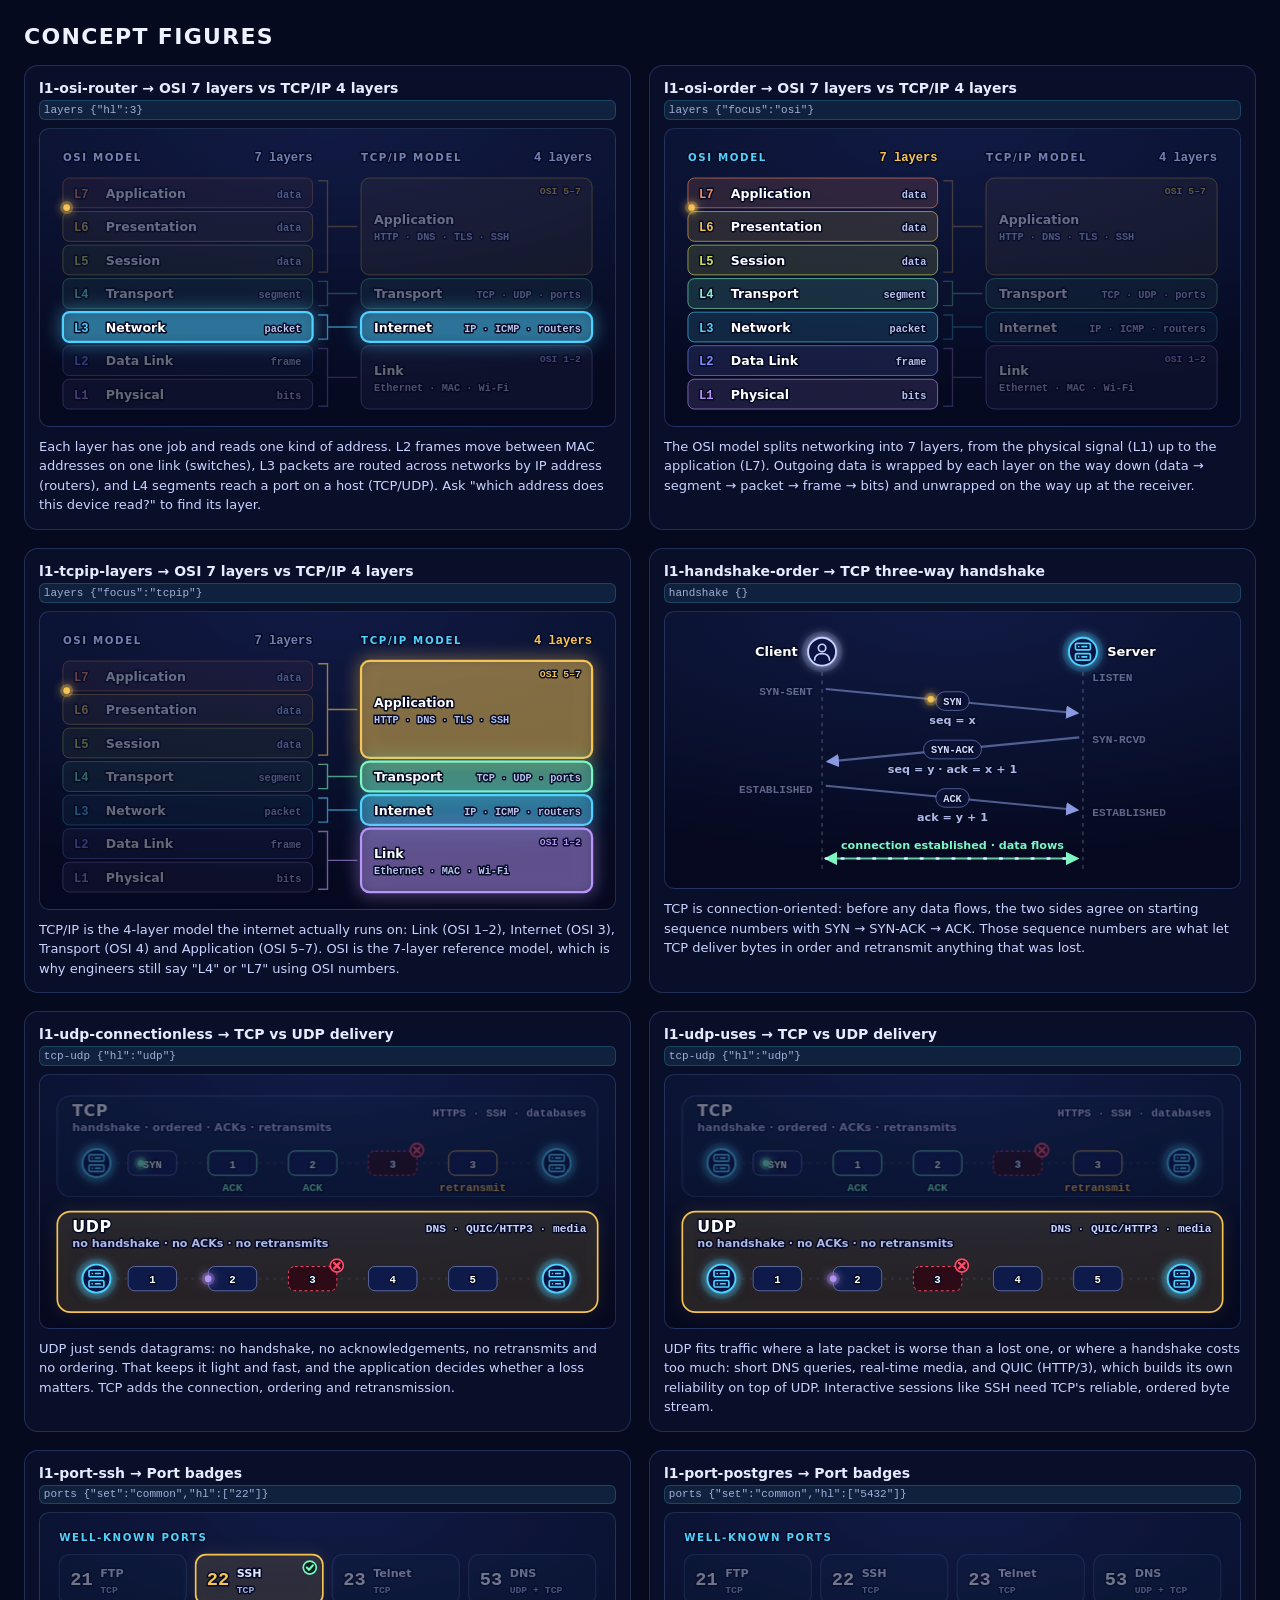
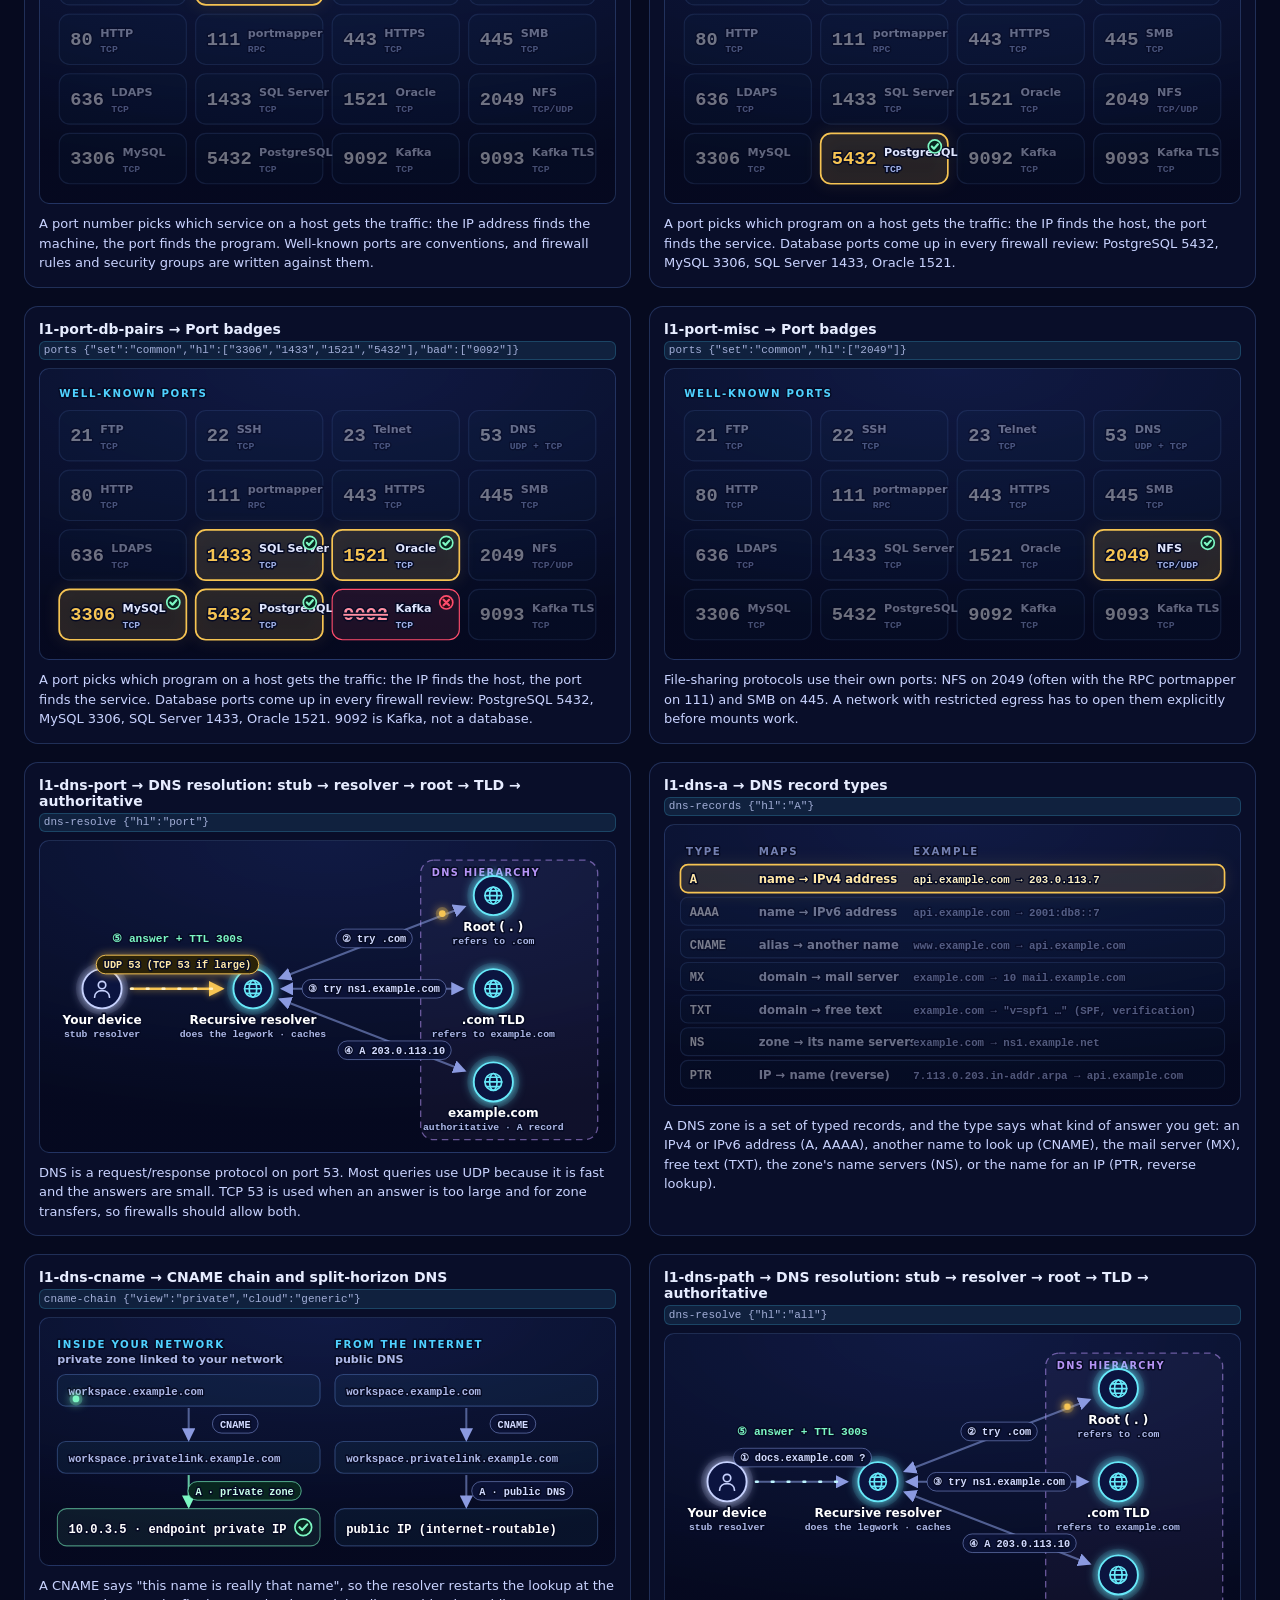
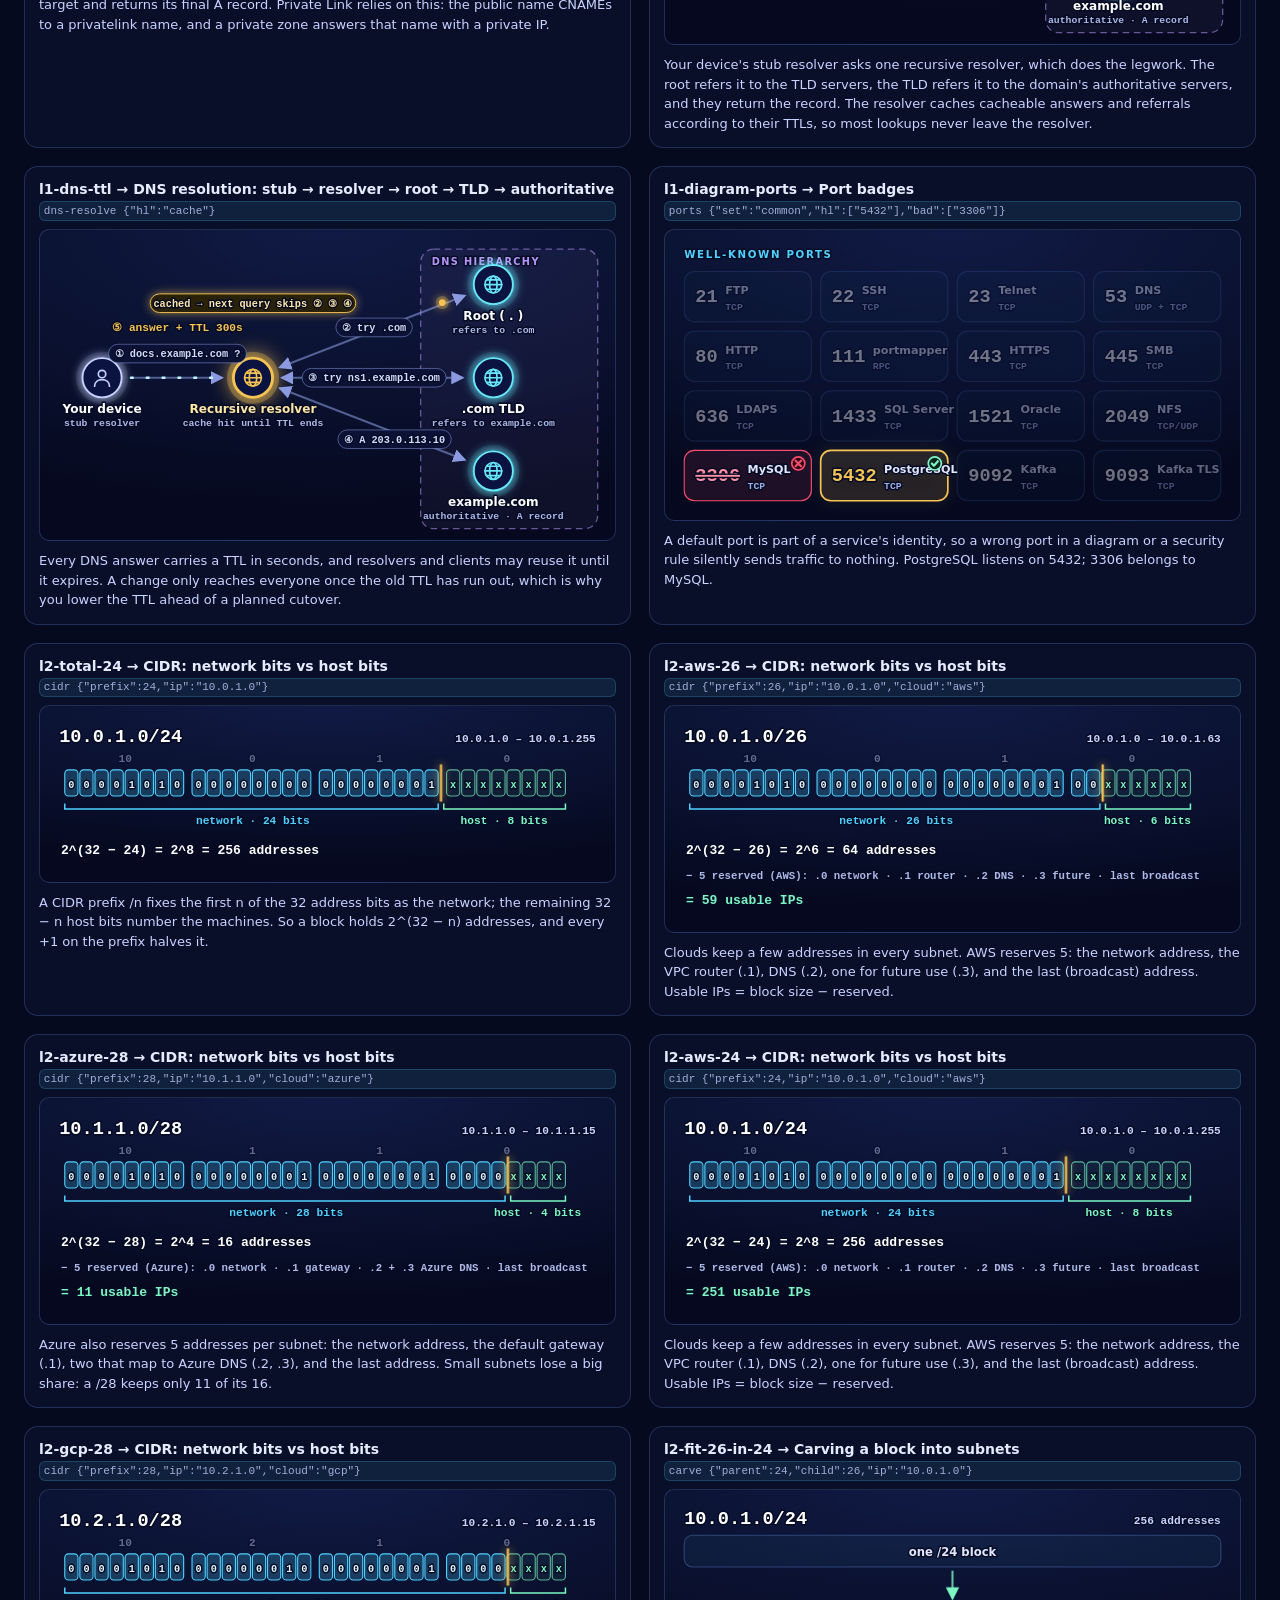
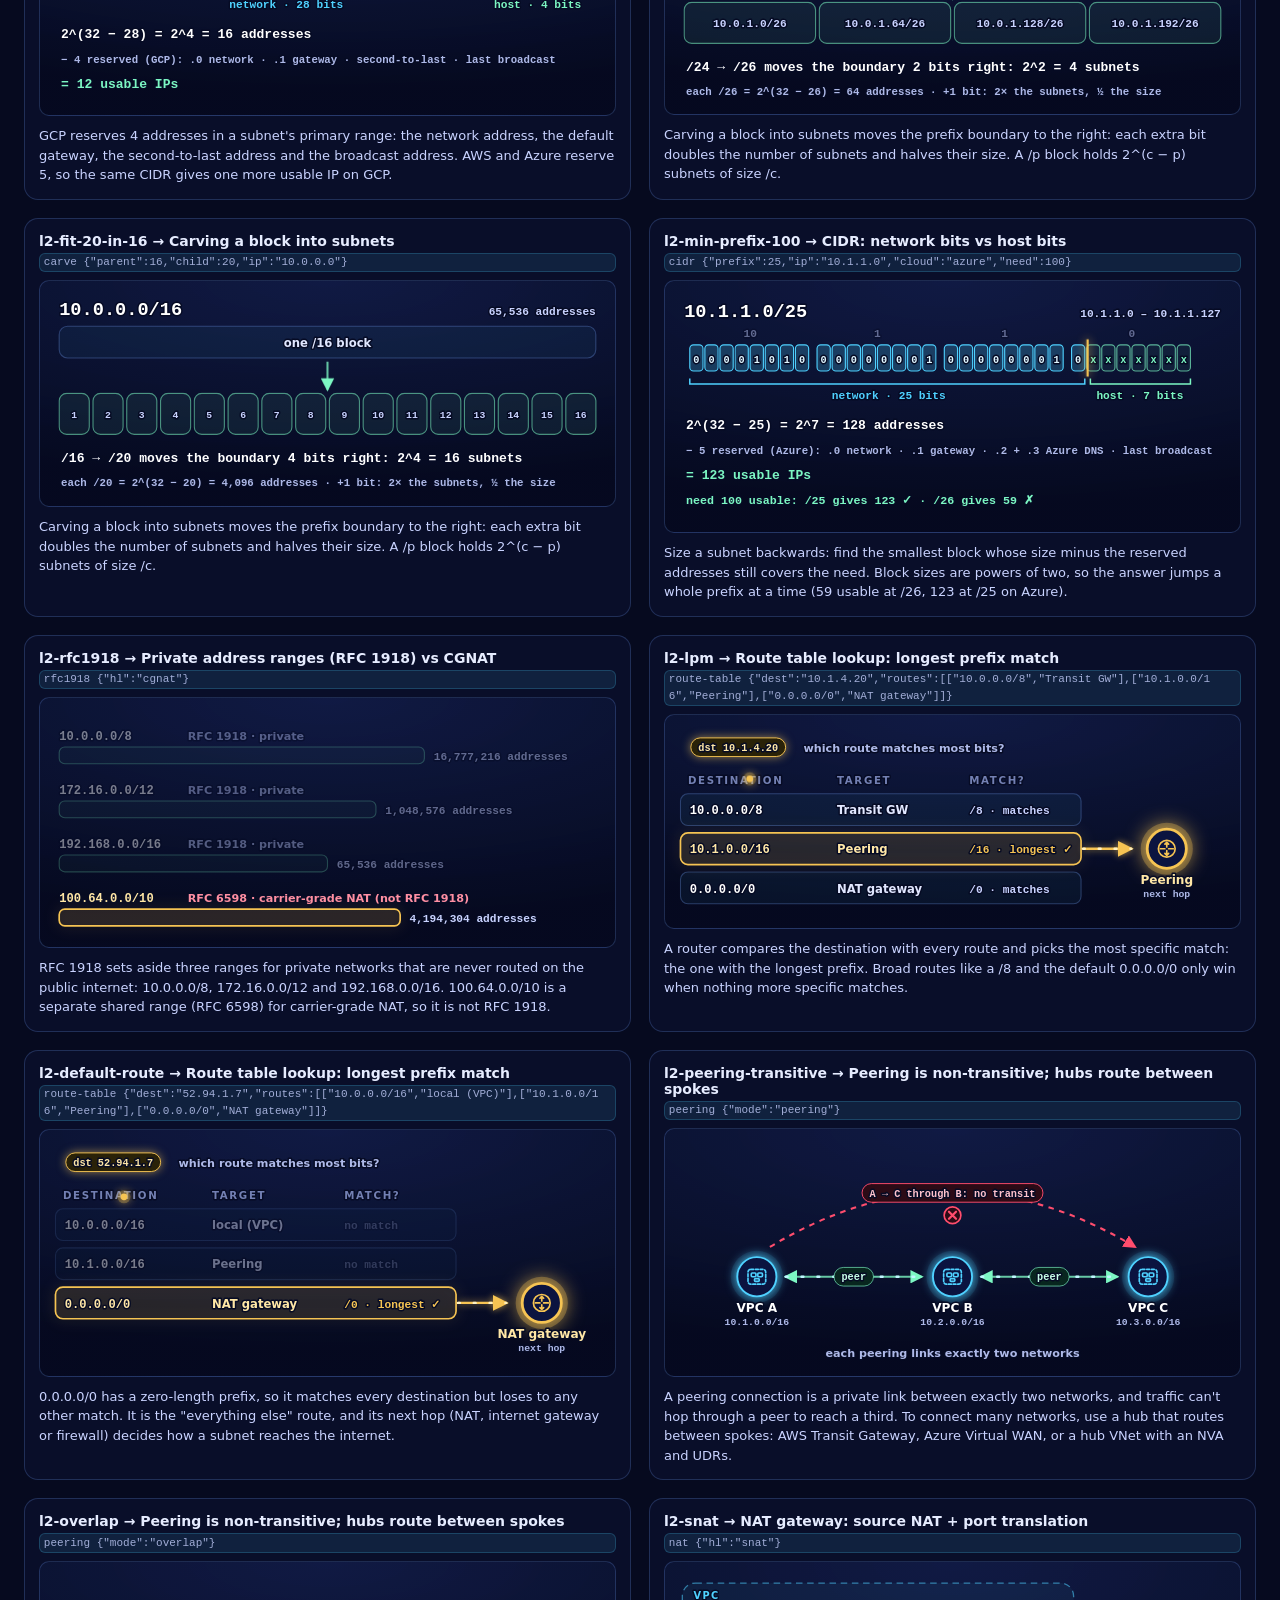
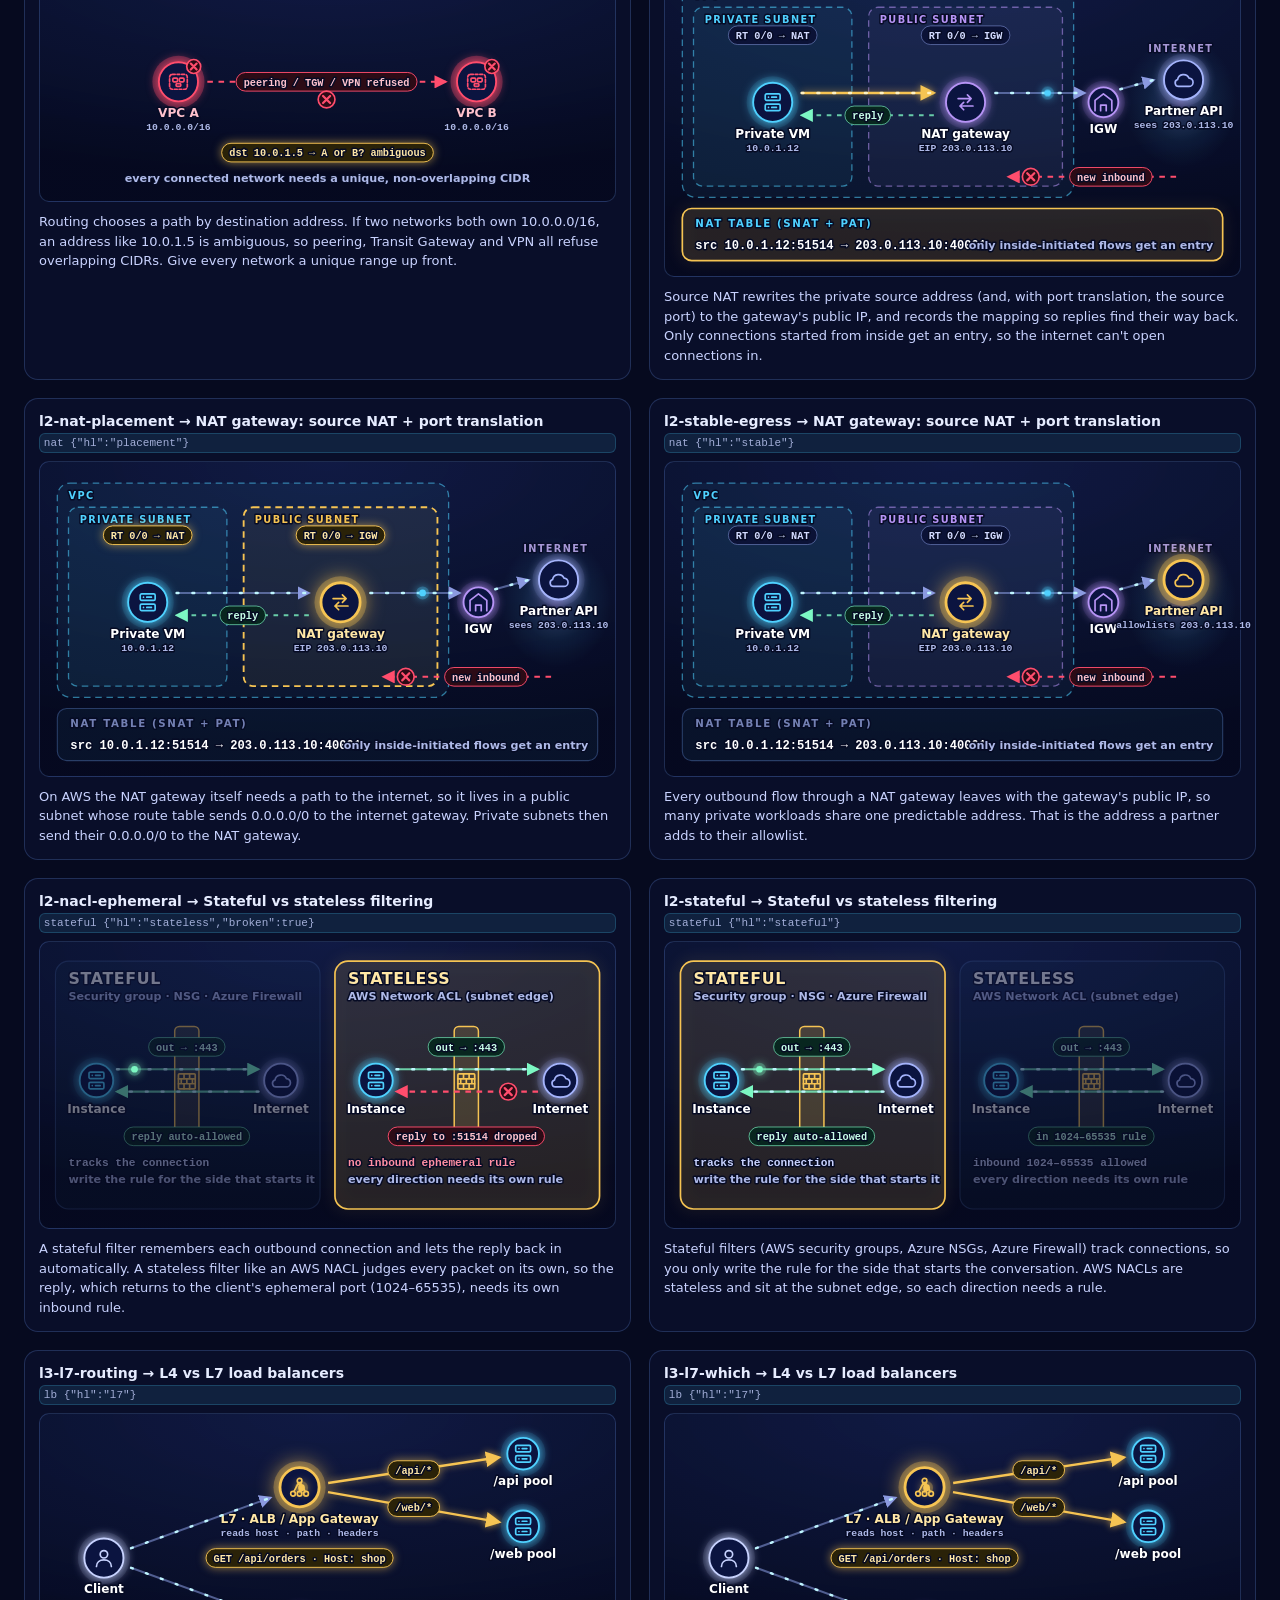
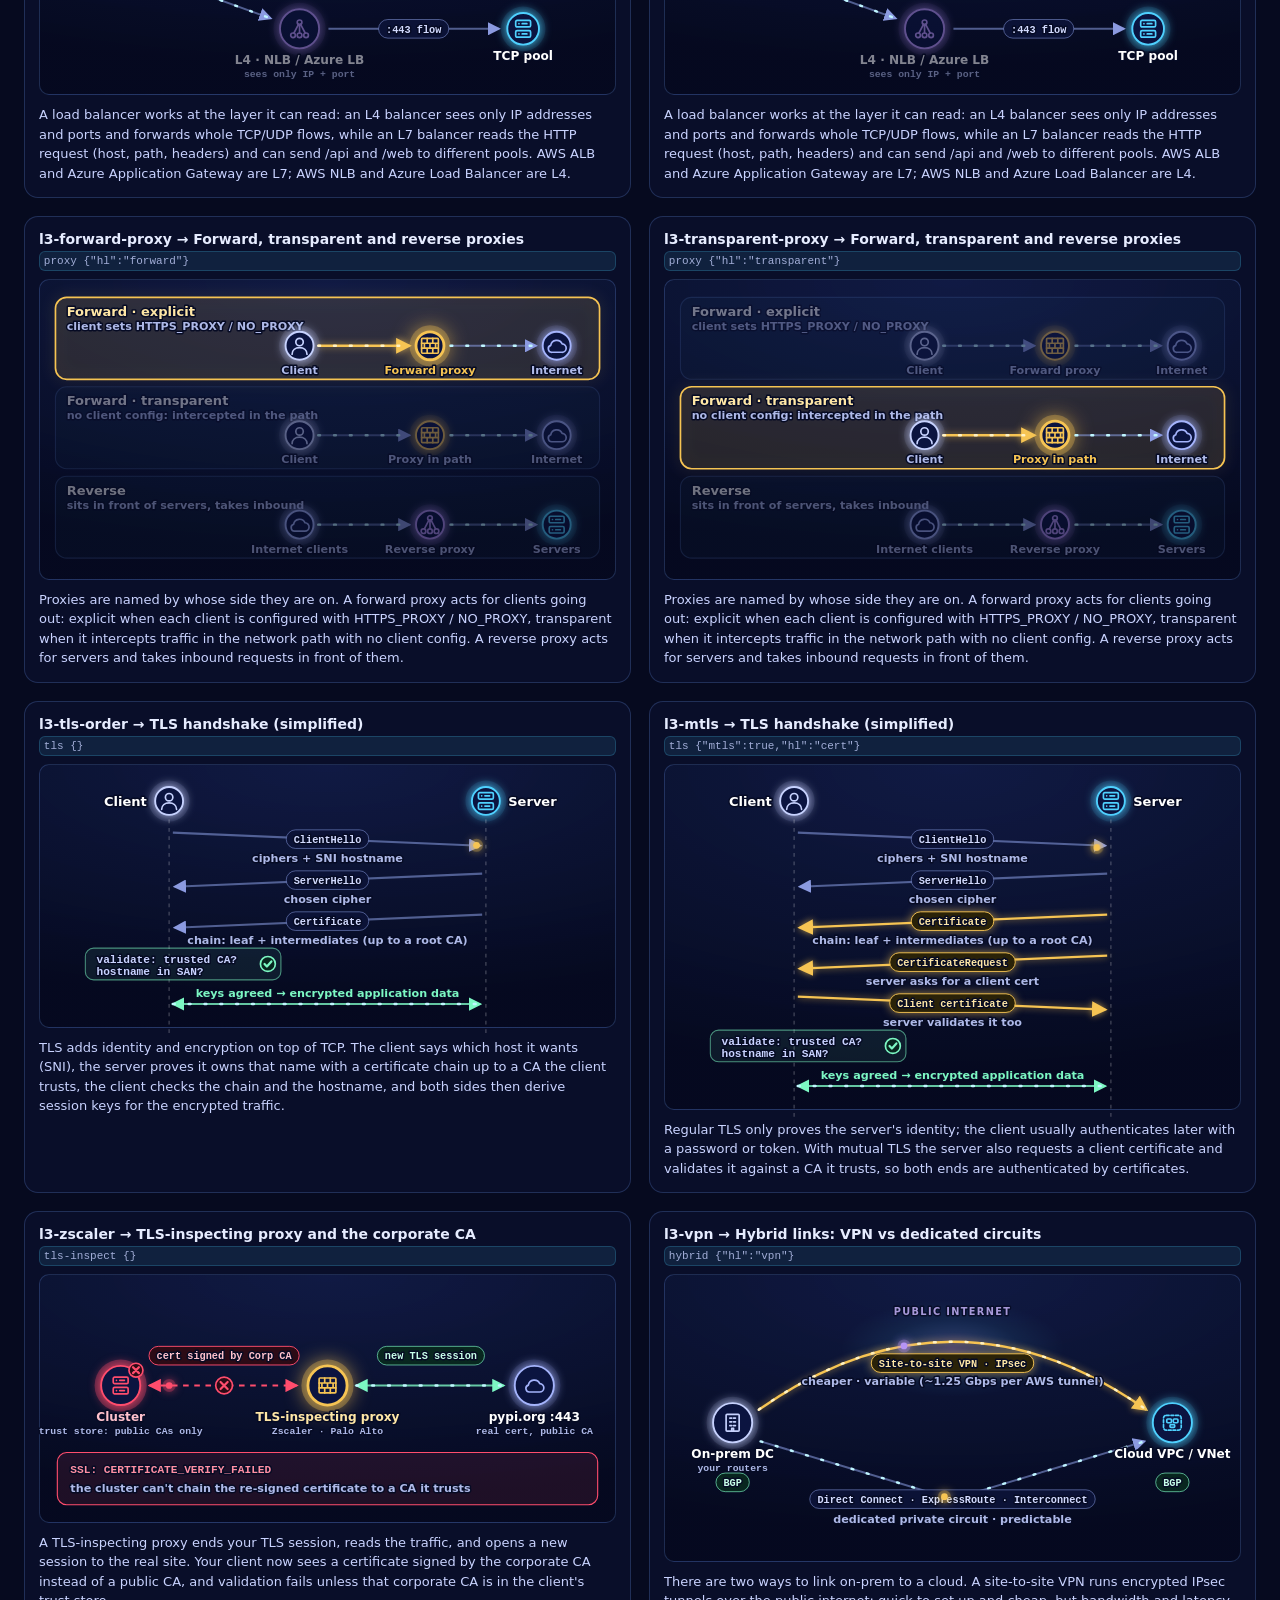
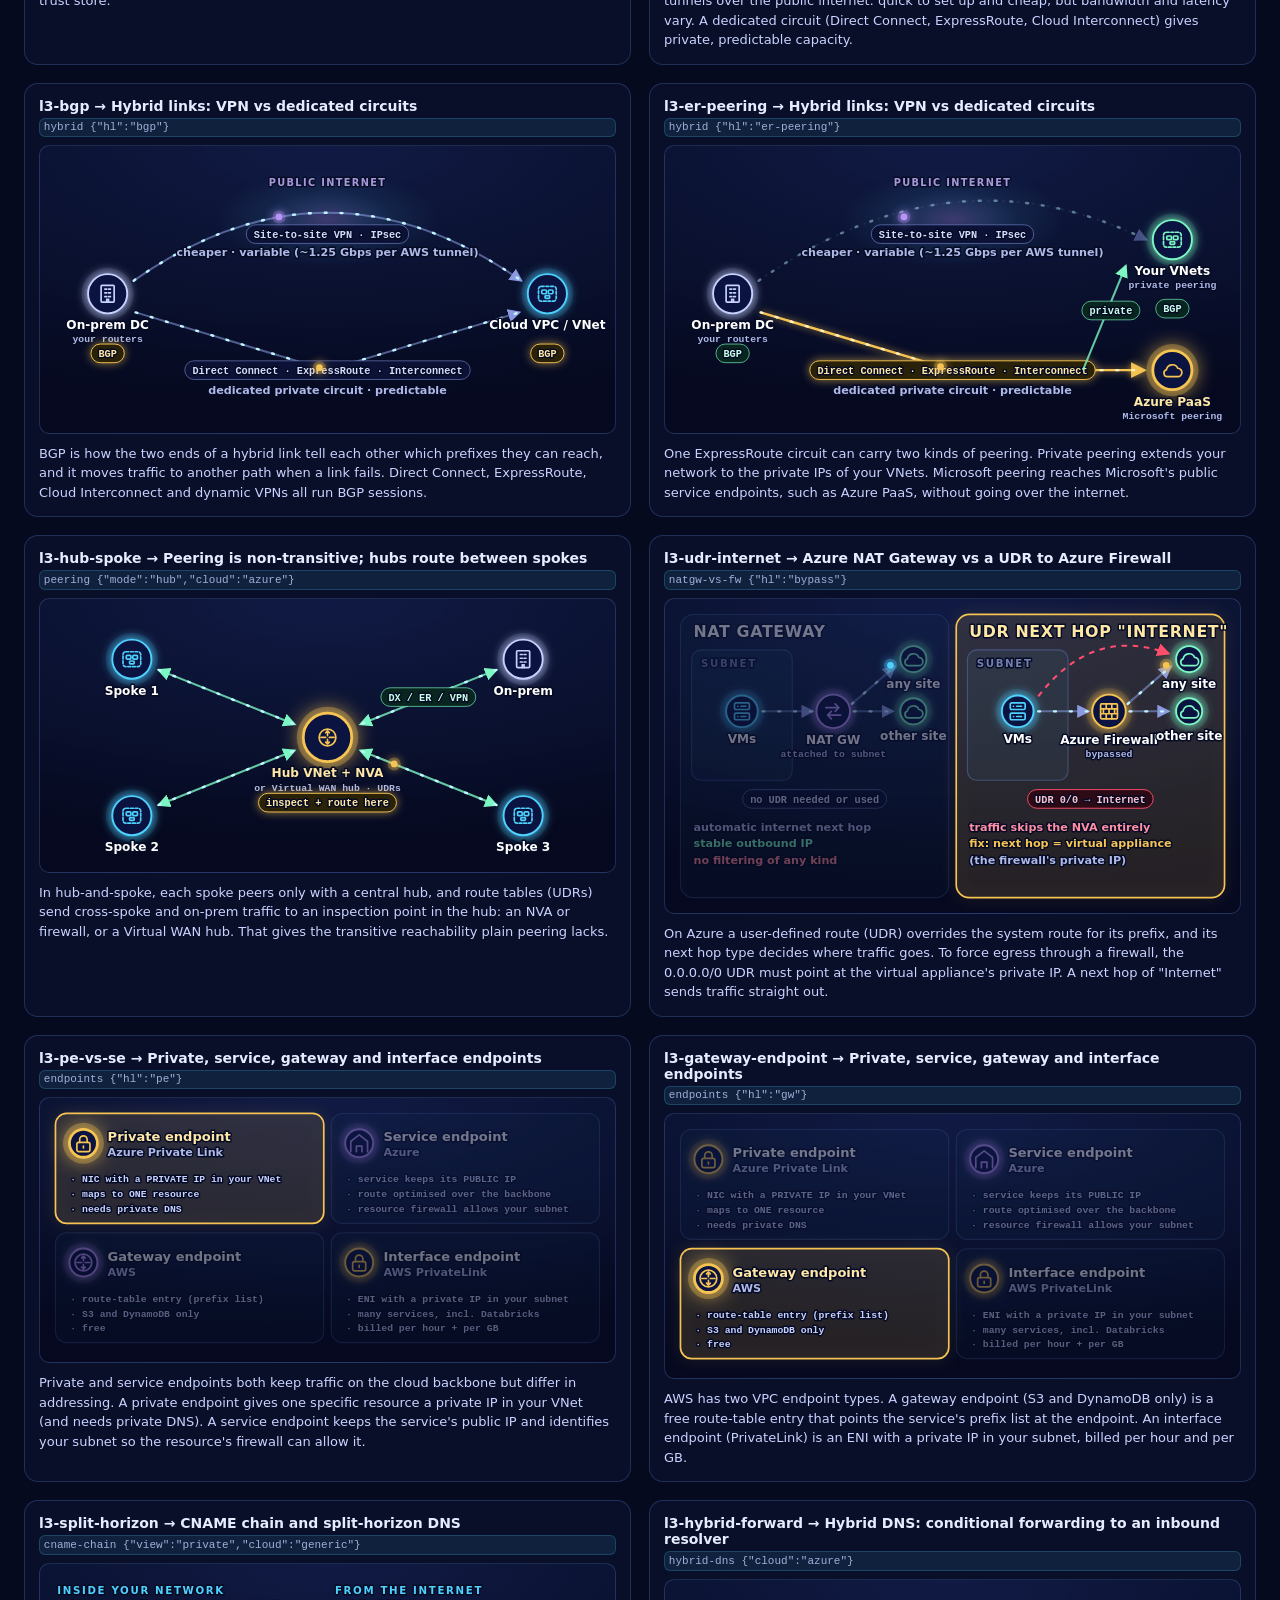
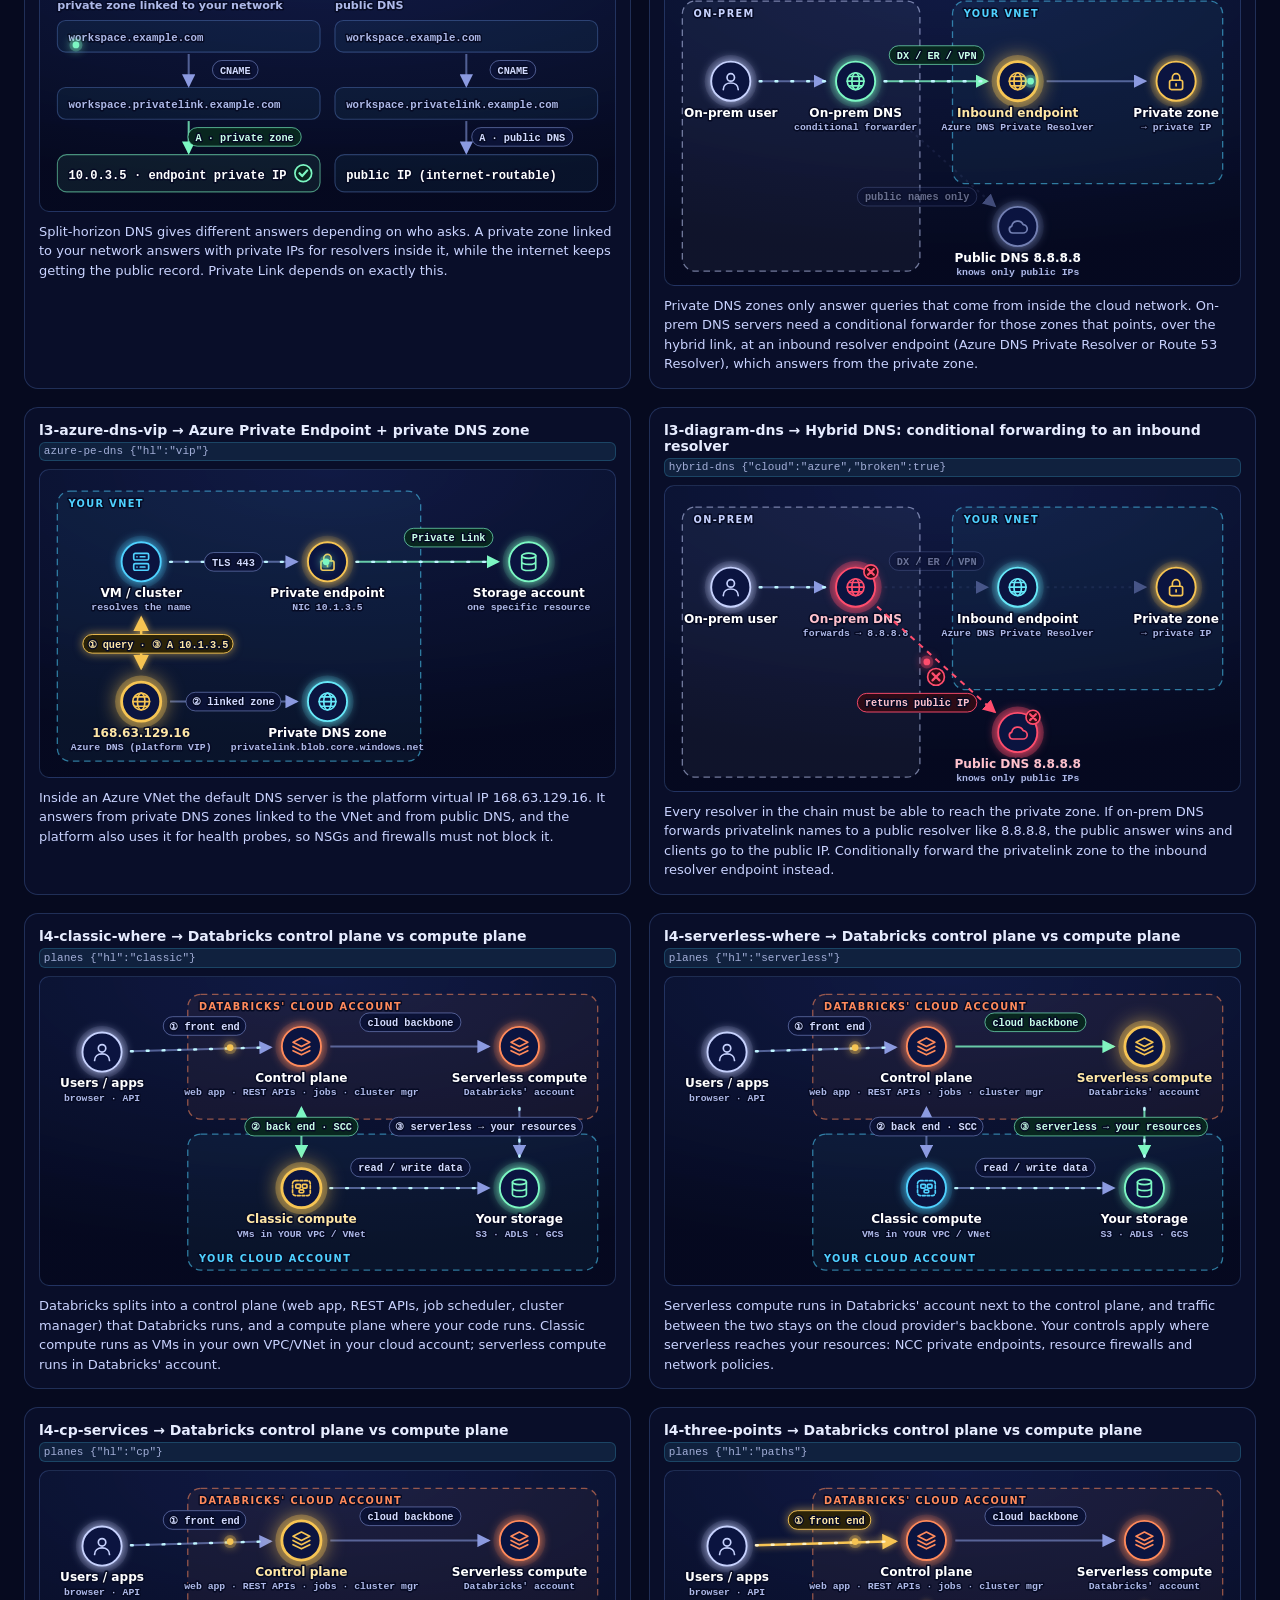
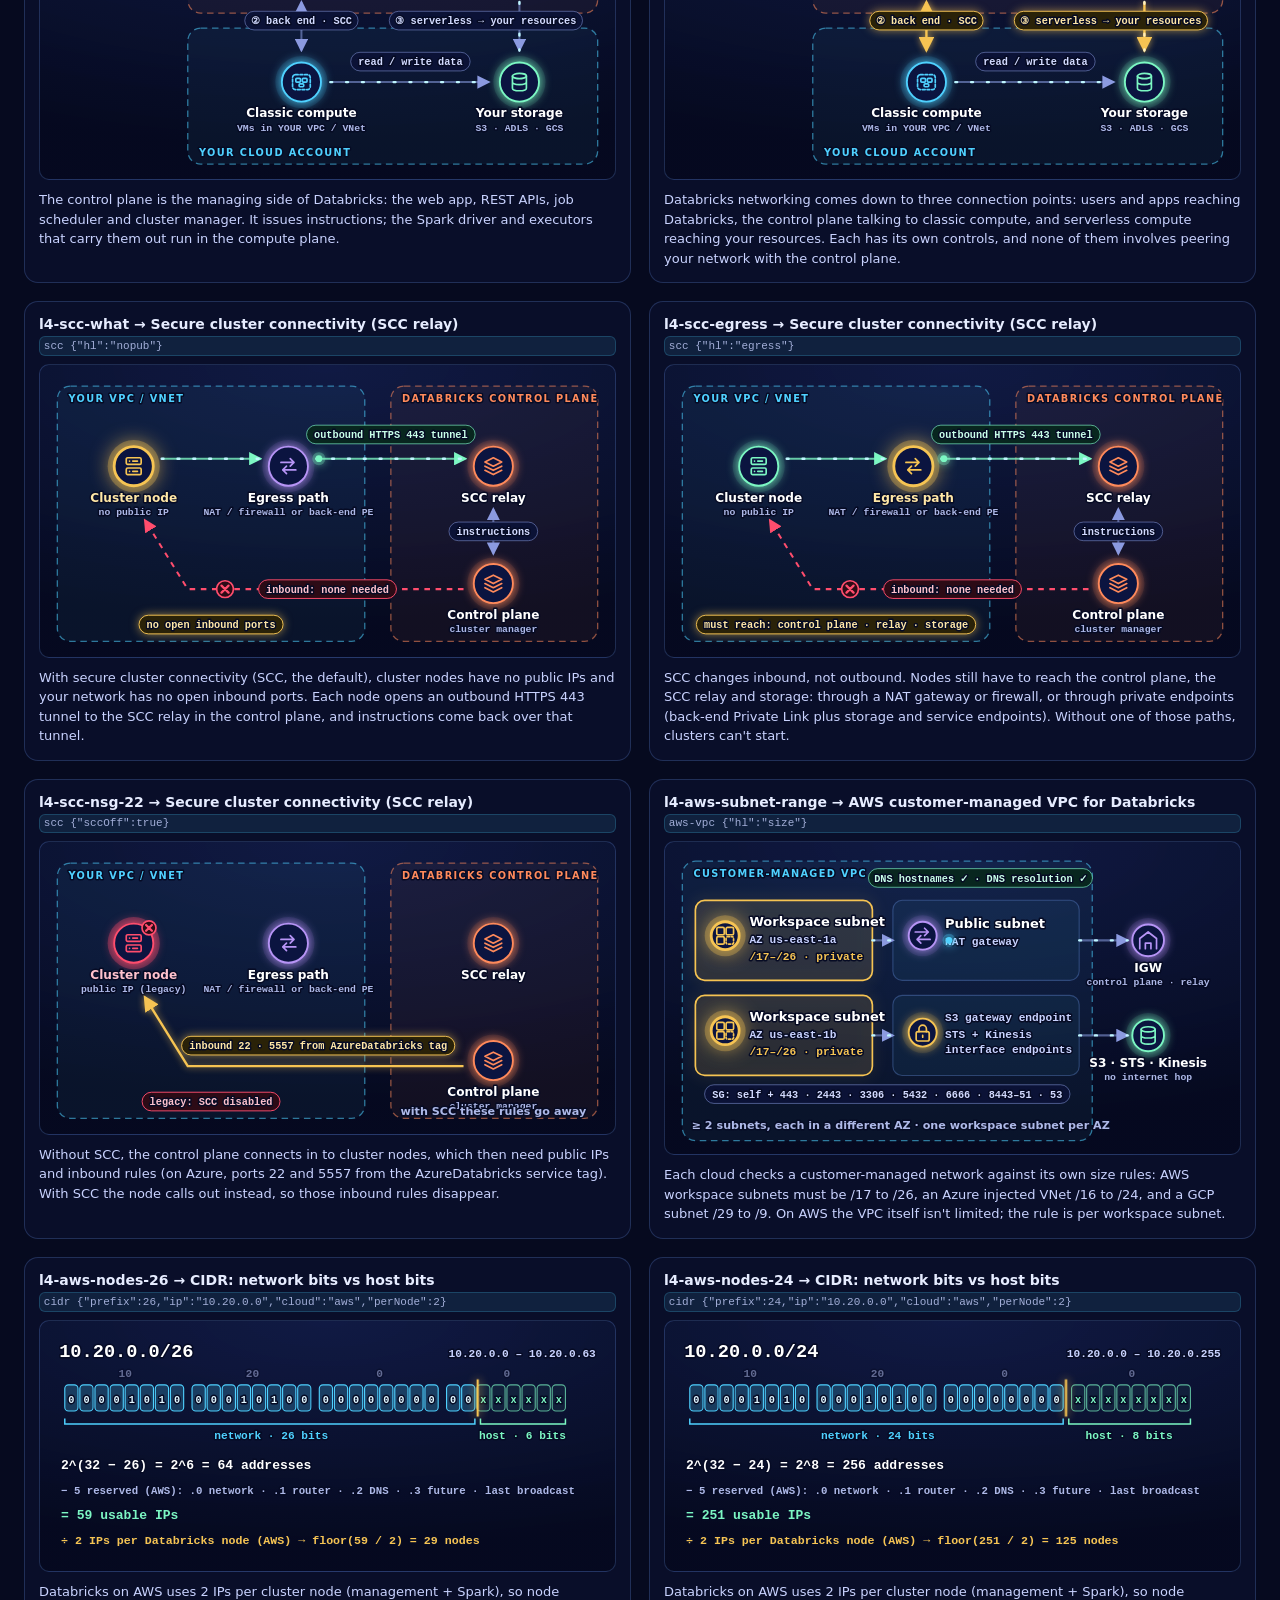
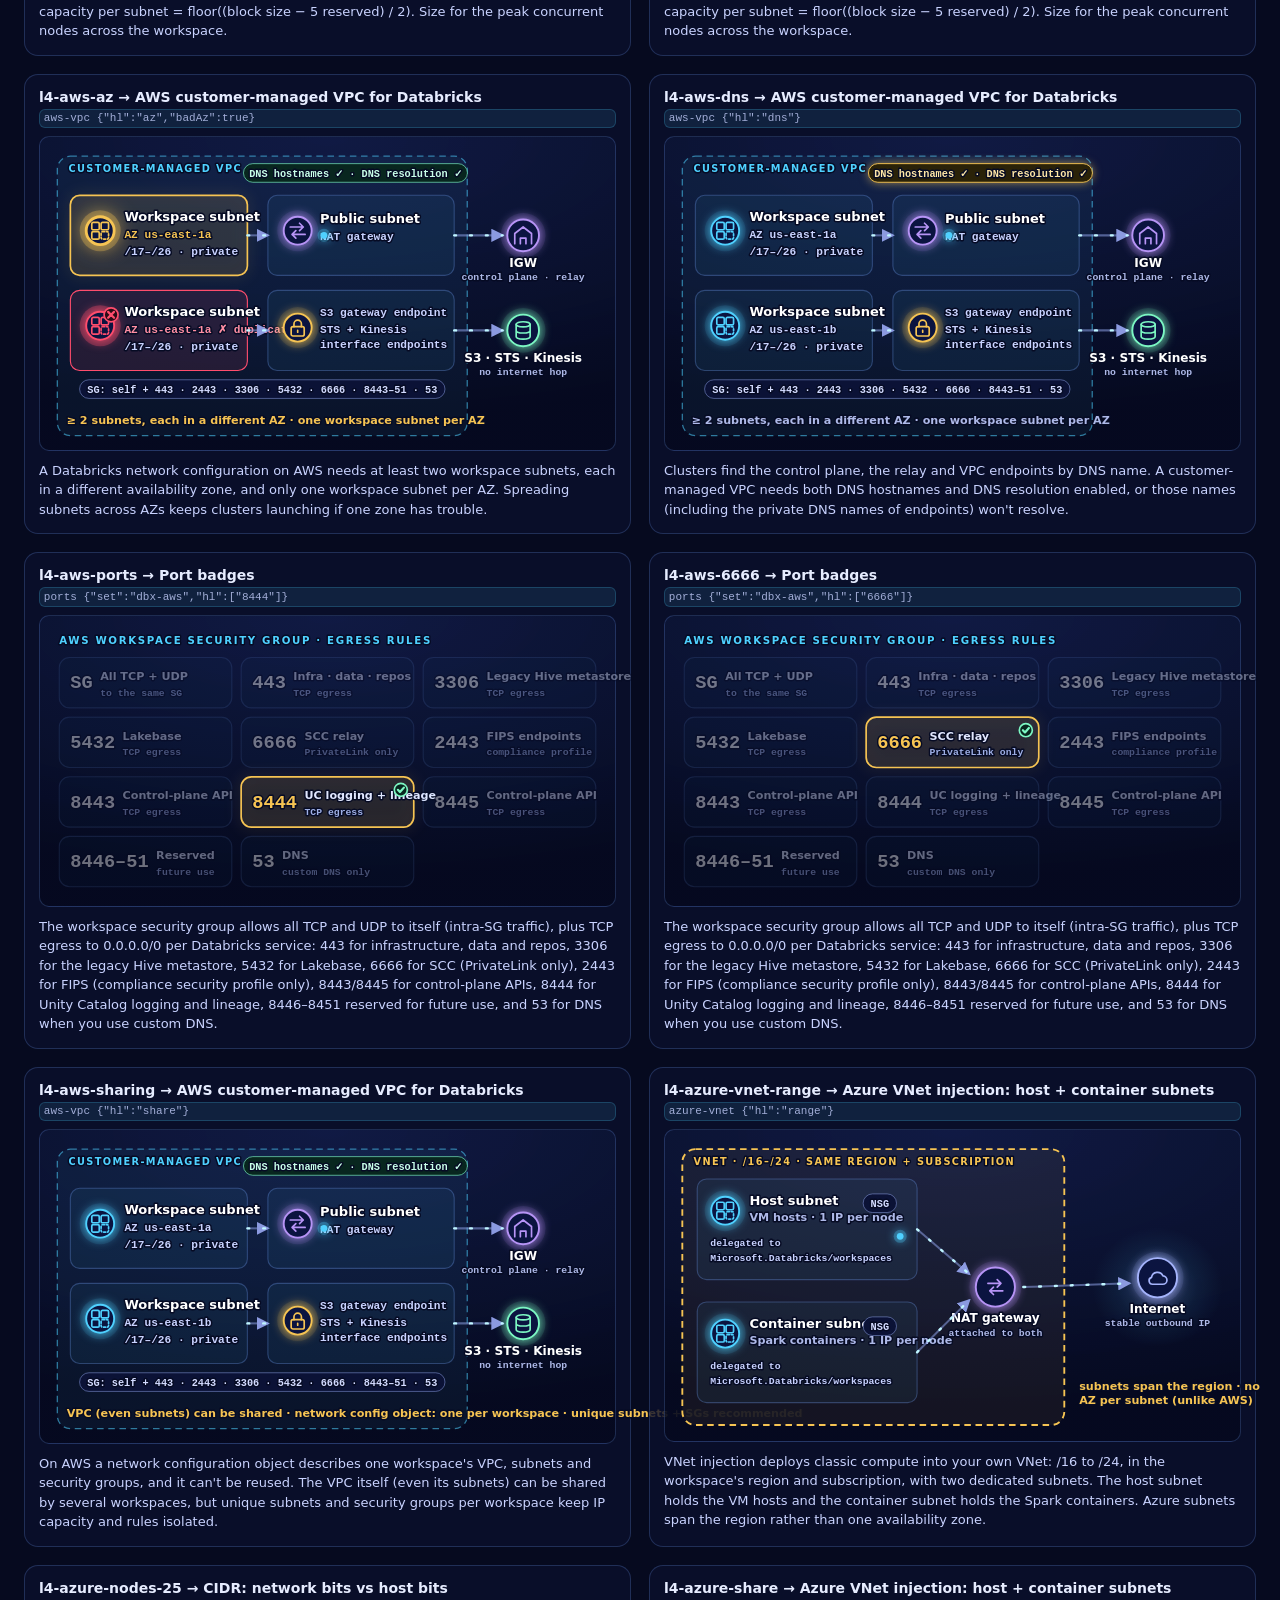
==== commit 7b18da29: "Rename the game to Brickonaut Networking Academy - Title, title-screen logo, top bar, noscript, brie" ====
--- a/tests/figures.html
+++ b/tests/figures.html
@@ -3,7 +3,7 @@
 <head>
   <meta charset="utf-8">
   <meta name="viewport" content="width=device-width, initial-scale=1">
-  <title>Concept figure gallery · Orbital Network Academy</title>
+  <title>Concept figure gallery · Brickonaut Networking Academy</title>
   <!-- Dev gallery: every concept figure, as mapped by each question. Open over file://.
        ?only=<figure id> filters; ?samples=1 shows each figure's sample params only; ?motion=reduce previews reduced motion. -->
   <link rel="stylesheet" href="../css/style.css">
--- a/css/style.css
+++ b/css/style.css
@@ -1,4 +1,4 @@
-/* Orbital Network Academy — visual system
+/* Brickonaut Networking Academy — visual system
  * System fonts only (works offline). Palette: deep space navy, cyan signal, mint success, gold reward, rose danger. */
 :root {
   --bg: #060a1f;
@@ -32,7 +32,10 @@
   font: 16px/1.5 var(--font);
   -webkit-font-smoothing: antialiased;
   overflow: hidden;
+  overscroll-behavior: none;
   -webkit-tap-highlight-color: transparent;
+  -webkit-text-size-adjust: 100%;
+  text-size-adjust: 100%;
 }
 button, input { font: inherit; color: inherit; }
 a { color: var(--cyan); }
@@ -44,7 +47,7 @@
 .hidden { display: none !important; }
 :focus-visible { outline: 2px solid var(--cyan); outline-offset: 3px; border-radius: 10px; }
 
-#starfield, #fx { position: fixed; inset: 0; width: 100vw; height: 100vh; display: block; }
+#starfield, #fx { position: fixed; inset: 0; width: 100%; height: 100%; display: block; }
 #starfield { z-index: 0; }
 #fx { z-index: 90; pointer-events: none; }
 #flash { position: fixed; inset: 0; pointer-events: none; z-index: 80; opacity: 0; }
@@ -82,7 +85,7 @@
   transition: transform .15s var(--ease), box-shadow .2s, background .2s, border-color .2s, opacity .2s;
   user-select: none; white-space: nowrap;
 }
-.btn:hover { transform: translateY(-1px); border-color: rgba(255, 255, 255, .35); background: rgba(255, 255, 255, .09); }
+@media (hover: hover) { .btn:hover { transform: translateY(-1px); border-color: rgba(255, 255, 255, .35); background: rgba(255, 255, 255, .09); } }
 .btn:active { transform: translateY(1px) scale(.98); }
 .btn:disabled { opacity: .4; cursor: not-allowed; transform: none; }
 .btn.primary {
@@ -90,7 +93,7 @@
   background: linear-gradient(180deg, #8ae6ff, #33b9f2 55%, #1b8fd6);
   box-shadow: 0 0 0 1px rgba(255, 255, 255, .25) inset, 0 8px 26px rgba(79, 209, 255, .35), 0 0 32px rgba(79, 209, 255, .25);
 }
-.btn.primary:hover { box-shadow: 0 0 0 1px rgba(255, 255, 255, .4) inset, 0 10px 32px rgba(79, 209, 255, .5), 0 0 44px rgba(79, 209, 255, .35); }
+@media (hover: hover) { .btn.primary:hover { box-shadow: 0 0 0 1px rgba(255, 255, 255, .4) inset, 0 10px 32px rgba(79, 209, 255, .5), 0 0 44px rgba(79, 209, 255, .35); } }
 .btn.primary kbd { border-color: rgba(4, 16, 34, .35); background: rgba(4, 16, 34, .12); }
 .btn.danger { background: linear-gradient(180deg, #ff8197, #e5325a); color: #fff; border: 0; }
 .btn.danger.ghost { background: transparent; color: #ff8fa3; border: 1px solid rgba(255, 77, 109, .45); }
@@ -101,7 +104,7 @@
   width: 40px; height: 40px; display: grid; place-items: center; border-radius: 12px; cursor: pointer;
   border: 1px solid var(--line); background: rgba(255, 255, 255, .04); transition: background .2s, border-color .2s;
 }
-.icon-btn:hover { background: rgba(79, 209, 255, .12); border-color: var(--line-hi); }
+@media (hover: hover) { .icon-btn:hover { background: rgba(79, 209, 255, .12); border-color: var(--line-hi); } }
 .icon-btn svg, .nav-btn svg { width: 20px; height: 20px; fill: none; stroke: currentColor; stroke-width: 1.8; stroke-linecap: round; stroke-linejoin: round; }
 .chip {
   display: inline-flex; align-items: center; gap: .35em; font-size: 12px; font-weight: 700; letter-spacing: .04em;
@@ -122,7 +125,7 @@
 
 /* ---------- top bar ---------- */
 #topbar {
-  position: fixed; z-index: 20; top: 12px; left: 16px; right: 16px; height: 60px;
+  position: fixed; z-index: 20; top: max(12px, env(safe-area-inset-top)); left: max(16px, env(safe-area-inset-left)); right: max(16px, env(safe-area-inset-right)); height: 60px;
   display: flex; align-items: center; gap: 18px; padding: 0 12px 0 16px;
   background: linear-gradient(180deg, rgba(16, 24, 62, .78), rgba(8, 12, 36, .7));
   border: 1px solid var(--line); border-radius: 16px; box-shadow: var(--shadow);
@@ -149,7 +152,7 @@
   position: relative; display: inline-flex; align-items: center; gap: 8px; height: 40px; padding: 0 14px; border-radius: 12px; cursor: pointer;
   border: 1px solid transparent; background: transparent; font-weight: 700; font-size: 14px; color: var(--muted); transition: all .2s;
 }
-.nav-btn:hover { color: var(--text); background: rgba(255, 255, 255, .05); }
+@media (hover: hover) { .nav-btn:hover { color: var(--text); background: rgba(255, 255, 255, .05); } }
 .nav-btn.current { color: var(--text); border-color: var(--line-hi); background: rgba(79, 209, 255, .1); box-shadow: 0 0 18px rgba(79, 209, 255, .15) inset; }
 .badge { position: absolute; top: -4px; right: -4px; min-width: 20px; height: 20px; padding: 0 5px; border-radius: 10px; background: var(--rose); color: #fff; font: 800 11px/20px var(--font); text-align: center; box-shadow: 0 0 12px rgba(255, 77, 109, .7); }
 
@@ -169,7 +172,14 @@
 .logo span:nth-child(3) { font-size: .62em; letter-spacing: .42em; padding-top: .18em; }
 .title-sub { font-size: 1.15rem; color: var(--muted); max-width: 30em; margin: 0 0 28px; }
 .title-hint { margin-top: 18px; font-size: 13px; color: var(--dim); }
-.title-foot { position: absolute; bottom: 22px; left: 0; right: 0; text-align: center; font-size: 12.5px; letter-spacing: .16em; text-transform: uppercase; color: var(--dim); }
+.title-foot { position: absolute; bottom: 22px; left: 0; right: 0; text-align: center; font-size: 12.5px; letter-spacing: .16em; text-transform: uppercase; color: var(--dim); display: flex; flex-direction: column; align-items: center; gap: 6px; }
+.title-foot .made-with { display: inline-flex; align-items: center; gap: .4em; text-transform: none; letter-spacing: .04em; font-size: 13px; color: var(--muted); }
+/* "Databricks heart": a Lava heart next to the official mark; one accessible image named "love" */
+.dbx-heart { display: inline-flex; align-items: center; gap: 2px; vertical-align: middle; }
+.dbx-heart .heart { width: 13px; height: 12px; fill: #FF3621; }
+.dbx-heart img { width: 12px; height: 13px; display: block; }
+.title-eyebrow { display: flex; align-items: center; gap: 8px; }
+.title-eyebrow .eyebrow-mark { width: 14px; height: 15px; flex: none; }
 
 /* ---------- galaxy map ---------- */
 #screen-map { overflow: hidden; }
@@ -186,9 +196,13 @@
 #galaxy .planet { cursor: pointer; outline: none; }
 #galaxy .planet .hit { fill: transparent; }
 #galaxy .planet .planet-art { overflow: visible; transition: transform .35s var(--ease); }
-#galaxy .planet:hover .planet-art, #galaxy .planet:focus-visible .planet-art { transform: scale(1.06); }
+#galaxy .planet:focus-visible .planet-art { transform: scale(1.06); }
+@media (hover: hover) { #galaxy .planet:hover .planet-art { transform: scale(1.06); } }
 #galaxy .planet .planet-art { transform-origin: center; transform-box: fill-box; }
 #galaxy .planet.locked .planet-art { filter: grayscale(.7) brightness(.62); opacity: .85; }
+/* Databricks worlds: a small official mark on a dark badge, upper right of the planet */
+#galaxy .planet .pl-dbx circle { fill: rgba(6, 10, 31, .82); stroke: rgba(255, 255, 255, .22); stroke-width: 1.5; }
+#galaxy .planet.locked .pl-dbx { opacity: .7; }
 #galaxy .planet .lock circle { fill: rgba(6, 10, 31, .8); stroke: rgba(255, 255, 255, .35); }
 #galaxy .planet .lock rect, #galaxy .planet .lock path { fill: none; stroke: #c7d2fe; stroke-width: 2; }
 #galaxy .pl-num { font: 700 13px var(--font); letter-spacing: .26em; fill: var(--accent); text-anchor: middle; }
@@ -266,7 +280,7 @@
 @keyframes floaty { 50% { transform: translateY(-14px); } }
 
 /* ---------- mission ---------- */
-#screen-mission { display: flex; flex-direction: column; padding: 14px 18px 18px; gap: 14px; }
+#screen-mission { display: flex; flex-direction: column; padding: max(14px, env(safe-area-inset-top)) max(18px, env(safe-area-inset-right)) max(18px, env(safe-area-inset-bottom)) max(18px, env(safe-area-inset-left)); gap: 14px; }
 .mission-planet {
   position: absolute; width: min(70vh, 640px); aspect-ratio: 1; right: max(-14vh, -140px); bottom: -22vh; opacity: .5; pointer-events: none;
   filter: drop-shadow(0 0 80px var(--accent)); animation: floaty 12s ease-in-out infinite;
@@ -274,6 +288,9 @@
 #screen-mission.boss .mission-planet { opacity: .62; }
 .hud { position: relative; z-index: 2; display: flex; align-items: center; gap: 18px; padding: 10px 14px; border-radius: 16px; }
 .hud-left { display: flex; align-items: center; gap: 12px; min-width: 210px; }
+/* On-screen Esc: same action as the Esc key (pause menu, then "Abort to map") */
+.hud-map { flex: none; display: inline-flex; align-items: center; gap: 4px; min-height: 40px; padding: 0 12px 0 8px; }
+.hud-map svg { width: 18px; height: 18px; fill: none; stroke: currentColor; stroke-width: 2.2; stroke-linecap: round; stroke-linejoin: round; }
 .hud-planet { width: 46px; height: 46px; flex: none; }
 .hud-title { font: 800 20px/1.1 var(--display); text-transform: uppercase; letter-spacing: .06em; white-space: nowrap; }
 .hud-mid { flex: 1; min-width: 160px; }
@@ -337,7 +354,7 @@
   padding: 14px 16px; border-radius: 14px; border: 1px solid rgba(255, 255, 255, .12); background: rgba(255, 255, 255, .035);
   font-size: 16px; line-height: 1.4; transition: transform .15s var(--ease), border-color .2s, background .2s, box-shadow .2s;
 }
-.choice:hover:not(:disabled) { border-color: var(--line-hi); background: rgba(79, 209, 255, .07); transform: translateX(3px); }
+@media (hover: hover) { .choice:hover:not(:disabled) { border-color: var(--line-hi); background: rgba(79, 209, 255, .07); transform: translateX(3px); } }
 .choice .key { flex: none; width: 30px; height: 30px; border-radius: 9px; display: grid; place-items: center; font: 800 13px var(--mono); background: rgba(255, 255, 255, .07); border: 1px solid rgba(255, 255, 255, .16); color: var(--muted); }
 .choice .box { flex: none; width: 20px; height: 20px; border-radius: 6px; border: 2px solid rgba(255, 255, 255, .35); }
 .choice.sel { border-color: var(--cyan); background: rgba(79, 209, 255, .12); box-shadow: 0 0 0 1px var(--cyan) inset, 0 0 22px rgba(79, 209, 255, .18); }
@@ -355,7 +372,7 @@
 .choice.wrong::after { content: "✕"; color: var(--rose); font-size: 16px; }
 .choice .txt { padding-right: 80px; }
 
-.numeric { display: grid; gap: 14px; }
+.numeric { display: grid; grid-template-columns: minmax(0, 1fr); gap: 14px; }
 .num-row { display: flex; align-items: center; gap: 12px; padding: 10px 18px; border-radius: 16px; border: 1px solid var(--line-hi); background: rgba(4, 8, 26, .55); max-width: 460px; box-shadow: 0 0 30px rgba(79, 209, 255, .1) inset; }
 .num-row:focus-within { border-color: var(--cyan); box-shadow: 0 0 0 3px rgba(79, 209, 255, .2), 0 0 30px rgba(79, 209, 255, .15) inset; }
 .num-row input { flex: 1; min-width: 0; background: transparent; border: 0; outline: none; font: 800 40px/1.1 var(--mono); color: #fff; letter-spacing: .04em; caret-color: var(--cyan); }
@@ -374,9 +391,9 @@
 .navcomp th:first-child, .navcomp td:first-child { text-align: left; color: var(--cyan); }
 .navcomp tbody tr:nth-child(odd) { background: rgba(255, 255, 255, .03); }
 
-.order-list { position: relative; list-style: none; margin: 0; padding: 0; }
+.order-list { --order-row: 62px; position: relative; list-style: none; margin: 0; padding: 0; }
 .order-item {
-  position: absolute; left: 0; right: 0; top: 0; height: 54px; display: flex; align-items: center; gap: 12px; padding: 0 10px 0 12px;
+  position: absolute; left: 0; right: 0; top: 0; height: calc(var(--order-row) - 8px); display: flex; align-items: center; gap: 12px; padding: 0 10px 0 12px;
   border-radius: 13px; border: 1px solid rgba(255, 255, 255, .14); background: linear-gradient(180deg, rgba(34, 48, 110, .75), rgba(18, 26, 66, .75));
   cursor: grab; touch-action: none; user-select: none; transition: transform .28s var(--ease), border-color .2s, box-shadow .2s, background .2s;
 }
@@ -388,7 +405,7 @@
 .order-item .txt { flex: 1; font-size: 15px; line-height: 1.25; display: -webkit-box; -webkit-line-clamp: 2; -webkit-box-orient: vertical; overflow: hidden; }
 .order-item .mv { display: flex; gap: 4px; }
 .order-item .mv button { width: 30px; height: 30px; border-radius: 8px; border: 1px solid rgba(255, 255, 255, .14); background: rgba(255, 255, 255, .05); cursor: pointer; font-size: 10px; color: var(--muted); }
-.order-item .mv button:hover { color: #fff; border-color: var(--line-hi); }
+@media (hover: hover) { .order-item .mv button:hover { color: #fff; border-color: var(--line-hi); } }
 .order-item.correct { border-color: var(--mint); background: linear-gradient(180deg, rgba(30, 90, 80, .7), rgba(14, 50, 46, .7)); }
 .order-item.correct .pos { background: var(--mint); color: #062018; border-color: transparent; }
 .order-item.wrong { border-color: var(--rose); background: linear-gradient(180deg, rgba(100, 30, 52, .7), rgba(54, 16, 30, .7)); }
@@ -456,7 +473,7 @@
 .fb-mini .netdiag { max-height: 220px; }
 .fb-foot { display: flex; align-items: flex-end; justify-content: space-between; gap: 12px; margin-top: 18px; }
 .source { font-size: 13px; color: var(--cyan); text-decoration: none; word-break: break-all; min-width: 0; }
-.source:hover { text-decoration: underline; }
+@media (hover: hover) { .source:hover { text-decoration: underline; } }
 .source.std { color: var(--muted); }
 
 /* shake */
@@ -472,7 +489,7 @@
 @keyframes floatUp { 0% { opacity: 0; transform: translate(-50%, 0) scale(.7); } 15% { opacity: 1; transform: translate(-50%, -24px) scale(1.1); } 100% { opacity: 0; transform: translate(-50%, -80px) scale(1); } }
 
 /* ---------- dialog ---------- */
-#dialog { position: fixed; inset: 0; z-index: 60; display: flex; align-items: flex-end; justify-content: center; padding: 0 20px 6vh; background: linear-gradient(180deg, rgba(3, 5, 18, 0) 30%, rgba(3, 5, 18, .78)); opacity: 0; visibility: hidden; transition: opacity .35s, visibility 0s .35s; cursor: pointer; }
+#dialog { position: fixed; inset: 0; z-index: 60; display: flex; align-items: flex-end; justify-content: center; padding: 0 max(20px, env(safe-area-inset-right)) max(6vh, env(safe-area-inset-bottom)) max(20px, env(safe-area-inset-left)); background: linear-gradient(180deg, rgba(3, 5, 18, 0) 30%, rgba(3, 5, 18, .78)); opacity: 0; visibility: hidden; transition: opacity .35s, visibility 0s .35s; cursor: pointer; }
 #dialog.open { opacity: 1; visibility: visible; transition: opacity .35s; }
 .dlg-box { --accent: var(--cyan); width: min(920px, 100%); display: flex; gap: 22px; padding: 22px; transform: translateY(30px); transition: transform .45s var(--ease); cursor: default; }
 #dialog.open .dlg-box { transform: none; }
@@ -951,3 +968,247 @@
   .db-missed .db-damage { grid-template-columns: 1fr; }
   .db-ship { max-width: 280px; }
 }
+
+/* ================================================================ touch + phones */
+/* Dynamic viewport units where supported: Safari's toolbars come and go, 100vh doesn't follow them. */
+@supports (height: 100dvh) {
+  #mission-card { max-height: calc(100dvh - 110px); }
+  .modal-box { max-height: 90dvh; }
+}
+/* Touch screens: 44 px targets, no keyboard hints */
+@media (hover: none) and (pointer: coarse) {
+  .icon-btn { width: 44px; height: 44px; }
+  .nav-btn { height: 44px; }
+  .btn { min-height: 44px; }
+  .seg button { min-height: 44px; }
+  .navcomp summary, .db-qs summary { display: flex; align-items: center; min-height: 44px; }
+  .order-item .mv button { width: 44px; height: 44px; font-size: 12px; }
+  .btn kbd, .title-hint, .map-legend, .kbd-only { display: none !important; }
+}
+.order-item .mv button { display: grid; place-items: center; }
+
+/* Phones, portrait (and anything this narrow) */
+@media (max-width: 600px) {
+  /* top bar: icons only, everything at 44 px, fits 360 px */
+  #topbar { top: max(8px, env(safe-area-inset-top)); left: max(8px, env(safe-area-inset-left)); right: max(8px, env(safe-area-inset-right)); height: 56px; gap: 4px; padding: 0 6px; border-radius: 14px; }
+  .brand { display: none; }
+  .nav { margin-left: 0; flex: 1; min-width: 0; justify-content: space-between; gap: 2px; }
+  .tb-stars { flex-direction: column; gap: 0; padding: 0 4px; font-size: 11px; line-height: 1.1; }
+  .tb-stars svg { width: 16px; height: 16px; }
+  .nav-btn { width: 44px; height: 44px; padding: 0; justify-content: center; }
+  .icon-btn { width: 44px; height: 44px; }
+  .screen.scroll { padding-top: calc(70px + env(safe-area-inset-top)); }
+  #toasts { top: calc(72px + env(safe-area-inset-top)); width: max-content; max-width: calc(100vw - 24px); }
+  .toast { text-align: center; font-size: 13px; }
+
+  /* title: scrolls if it must, footer below the button instead of on top of it */
+  #screen-title { display: grid; grid-template-rows: 1fr auto; place-items: center; overflow-y: auto; }
+  .title-wrap { width: 100%; height: auto; padding: max(20px, env(safe-area-inset-top)) 18px 12px; gap: 6px; }
+  .title-planet { width: min(210px, 50vw, 30vh); }
+  .logo { font-size: clamp(38px, 12.5vw, 58px); margin: 10px 0 8px; }
+  .title-sub { font-size: 1rem; margin-bottom: 20px; }
+  .title-foot { position: static; padding: 0 20px max(16px, env(safe-area-inset-bottom)); font-size: 10.5px; letter-spacing: .1em; line-height: 1.6; }
+
+  /* galaxy map: the map pans sideways above a compact mission card */
+  #screen-map { display: flex; flex-direction: column; }
+  #map-stage { position: relative; inset: auto; flex: 1 1 auto; min-height: 170px; margin-top: calc(66px + env(safe-area-inset-top)); overflow-x: auto; overflow-y: hidden; overscroll-behavior-x: contain; scrollbar-width: none; }
+  #map-stage::-webkit-scrollbar { display: none; }
+  #galaxy { width: auto; height: 100%; min-width: 100%; aspect-ratio: 16 / 9; }
+  #mission-card { position: relative; inset: auto; transform: none; flex: none; width: auto; max-height: 58%; margin: 0 max(8px, env(safe-area-inset-right)) max(8px, env(safe-area-inset-bottom)) max(8px, env(safe-area-inset-left)); padding: 14px 14px 12px; }
+  .mc-head { gap: 12px; }
+  .mc-art { width: 54px; height: 54px; }
+  .mc-title { font-size: 24px; }
+  .mc-body { font-size: 13px; }
+  .mc-sub { margin: 10px 0; font-size: 13.5px; }
+  .mc-stats { padding: 8px 0; gap: 6px; }
+  .mc-stats b { font-size: 15px; }
+  .mc-stats .star-ico { width: 15px; height: 15px; }
+  .mc-flags { margin: 10px 0 12px; }
+  .mc-flags .chip.ghost { display: none; }
+  .mc-actions .btn.big { font-size: 1rem; padding: .75em 1em; }
+
+  /* mission: two-row HUD, a slim ship strip, sticky Lock in */
+  #screen-mission { padding: max(8px, env(safe-area-inset-top)) max(8px, env(safe-area-inset-right)) 0 max(8px, env(safe-area-inset-left)); gap: 8px; }
+  .mission-planet { opacity: .3; }
+  .hud { flex-wrap: wrap; align-items: center; gap: 4px 10px; padding: 6px 8px 8px; border-radius: 14px; }
+  .hud-right { display: contents; }
+  .hud-map { order: -1; padding: 0 10px 0 6px; }
+  .hud-left { order: 0; flex: 1 1 calc(100% - 222px); min-width: 0; gap: 8px; }
+  .hud-left > div:last-child { min-width: 0; }
+  .hud-planet { width: 30px; height: 30px; }
+  #hud-mode { font-size: 9.5px; letter-spacing: .16em; white-space: nowrap; overflow: hidden; text-overflow: ellipsis; }
+  .hud-title { font-size: 16px; overflow: hidden; text-overflow: ellipsis; }
+  #hud-pause { order: 1; }
+  .hud .mute-btn { order: 2; }
+  #hud-shields-wrap { order: 3; }
+  .hud-cell.mult { order: 4; }
+  .hud-cell:not(.mult):not(#hud-shields-wrap) { order: 5; }
+  .hud-timer { order: 6; font-size: 15px; padding: 3px 8px; }
+  .hud-mid { order: 7; flex: 1 1 90px; min-width: 0; }
+  .hud-cell { flex-direction: row; align-items: center; gap: 4px; }
+  .hud-cell .hud-label, .hud-mid .hud-label, .hud-note { display: none; }
+  .hud-cell.mult .hud-label { display: block; margin: 0; font-size: 9.5px; letter-spacing: .08em; }
+  .shields { gap: 2px; height: 20px; }
+  .shield-ico { width: 16px; height: 20px; }
+  .mult-val, .xp-val { font-size: 16px; }
+  .xp-val { min-width: 0; }
+  .xp-val::after { content: " XP"; font-size: 10px; color: var(--dim); }
+  .fuel { height: 6px; gap: 2px; }
+  .fuel i { border-radius: 2px; }
+  .feedback { transform: translateY(20px); }   /* stacked under the card: slide up, not in from the side (no sideways scroll) */
+  .play { grid-template-rows: auto auto; align-content: start; row-gap: 8px; padding-bottom: env(safe-area-inset-bottom); }
+  .q-card { max-height: none; }
+  .sp-note { display: none; }
+  .sp-label span { white-space: nowrap; overflow: hidden; text-overflow: ellipsis; }
+  .ship-panel { flex-direction: row; gap: 10px; padding: 4px 10px; }
+  .sp-stage { width: 96px; margin: -6px 0; }
+  .sp-info { grid-template-columns: 1fr 1fr; gap: 4px 12px; }
+  .sp-dmg { display: none; }
+  .sp-label { margin-bottom: 3px; font-size: 9.5px; letter-spacing: .1em; }
+  .hull-bar { height: 9px; }
+  .q-card { padding: 16px 16px 0; }
+  .q-prompt { margin: 14px 0 16px; font-size: clamp(18px, 5.2vw, 22px); }
+  .q-scenario { margin-top: 14px; padding: 12px 14px; font-size: 14.5px; }
+  .q-actions { position: sticky; bottom: 0; z-index: 3; margin: 16px -16px 0; padding: 10px 16px 12px; border-radius: 0 0 var(--r) var(--r); background: linear-gradient(180deg, rgba(8, 12, 36, 0), rgba(8, 12, 36, .94) 32%); }
+  .q-actions .hint { font-size: 12.5px; line-height: 1.35; }
+  .q-actions .btn { flex: none; }
+  .choices { gap: 8px; }
+  .choice { min-height: 52px; padding: 12px; gap: 12px; font-size: 15.5px; }
+  .num-row { padding: 8px 14px; }
+  .num-row input { font-size: 34px; }
+  .num-prefix { font-size: 34px; }
+  /* room to scroll the field above the on-screen keyboard (a spacer, not padding: padding would lift the sticky Lock in) */
+  .play:has(#num-input:focus)::after { content: ""; grid-column: 1 / -1; height: 100vh; }
+  .navcomp { overflow-x: auto; }
+  .navcomp table { font-size: 12px; }
+  .navcomp th, .navcomp td { padding: 4px 6px; }
+  .navcomp th { font-size: 9.5px; letter-spacing: .04em; }
+  /* sequence: taller rows (up to four lines of text), stacked 44 px arrows */
+  .order-list { --order-row: 100px; }
+  .order-item { gap: 10px; padding: 0 6px 0 10px; }
+  .order-item .txt { font-size: 14.5px; -webkit-line-clamp: 4; }
+  .order-item .mv { flex-direction: column; gap: 4px; }
+  .order-item .mv button { width: 44px; height: 44px; font-size: 12px; }
+  .order-item .pos { width: 26px; height: 26px; }
+  /* diagram questions: keep nodes tappable, scroll sideways inside the diagram */
+  .diagram-wrap { overflow-x: auto; overscroll-behavior-x: contain; }
+  .diagram-wrap .netdiag { min-width: 600px; max-height: none; }
+  .feedback.open { padding: 18px 16px; }
+  .fb-verdict { font-size: 21px; }
+  .fb-badge { width: 44px; height: 44px; font-size: 22px; }
+  .fb-explain { font-size: 15px; }
+
+  /* dialog + modal */
+  #dialog { padding: 0 max(8px, env(safe-area-inset-right)) max(10px, env(safe-area-inset-bottom)) max(8px, env(safe-area-inset-left)); }
+  .dlg-box { gap: 12px; padding: 14px; }
+  .dlg-portrait { width: 56px; height: 56px; border-radius: 12px; }
+  .dlg-who { flex-wrap: wrap; gap: 2px 10px; }
+  .dlg-who b { font-size: 18px; }
+  .dlg-text { font-size: 16px; margin: 8px 0 12px; }
+  #modal { padding: max(12px, env(safe-area-inset-top)) 12px max(12px, env(safe-area-inset-bottom)); }
+  .modal-box { padding: 20px 18px; }
+  .modal-title { font-size: 22px; }
+
+  /* debrief + pages */
+  #screen-debrief { place-items: start center; padding: calc(74px + env(safe-area-inset-top)) 10px calc(20px + env(safe-area-inset-bottom)); }
+  .db-art { width: 140px; }
+  .db-main { padding: 20px 18px; }
+  .db-stars .star-ico { width: 48px; height: 48px; }
+  .db-stats { grid-template-columns: repeat(2, minmax(0, 1fr)); }
+  .stat b, .kpi b { font-size: 21px; }
+  .db-upgrade { flex-wrap: wrap; }
+  .page { padding: 4px 12px calc(28px + env(safe-area-inset-bottom)); }
+  .page-head { gap: 14px; margin: 4px 0 14px; }
+  .page-title { font-size: 32px; }
+  .card, .bay-list { padding: 16px 14px; }
+  .bays { gap: 8px; }
+  .bay { min-height: 0; padding: 12px; }
+  .bay-count { font-size: 32px; }
+  .kpis { gap: 8px; }
+  .bars li { grid-template-columns: minmax(90px, 36%) 1fr 64px; gap: 8px; font-size: 12.5px; }
+  .weak li { grid-template-columns: 20px minmax(0, 1fr) auto auto; gap: 6px; padding: 6px 8px; }
+  table.best { font-size: 12.5px; }
+  table.best th, table.best td { padding: 6px 4px; }
+  table.best .dot { margin-right: 6px; }
+  .mod-list li { padding: 8px 10px; }
+}
+
+/* Phones in landscape: little height, plenty of width */
+@media (max-height: 500px) and (orientation: landscape) {
+  #topbar { top: max(6px, env(safe-area-inset-top)); height: 52px; }
+  .screen.scroll { padding-top: calc(64px + env(safe-area-inset-top)); }
+  #toasts { top: 64px; }
+  /* title: planet beside the copy, everything on one screen */
+  #screen-title { overflow-y: auto; }
+  .title-wrap { grid-template-columns: minmax(0, .75fr) 1fr; width: min(900px, 94vw); height: auto; min-height: 100%; padding: 12px max(12px, env(safe-area-inset-right)) 12px max(12px, env(safe-area-inset-left)); text-align: left; }
+  .title-planet { width: min(240px, 32vw, 62vh); }
+  .logo { font-size: clamp(30px, 11vh, 52px); margin: 6px 0; }
+  .logo span:nth-child(2) { padding-left: .55em; }
+  .title-sub { margin: 0 0 14px; font-size: .95rem; }
+  /* footer: just the credit, small, bottom right */
+  .title-foot { display: flex; position: absolute; left: auto; right: max(12px, env(safe-area-inset-right)); bottom: max(6px, env(safe-area-inset-bottom)); }
+  .title-foot .title-count { display: none; }
+  .title-foot .made-with { font-size: 11.5px; }
+  /* map: card on the right, map on the left */
+  #map-stage { inset: calc(62px + env(safe-area-inset-top)) 352px 0 0; }
+  #mission-card { left: auto; right: max(8px, env(safe-area-inset-right)); top: calc(64px + env(safe-area-inset-top)); bottom: 8px; width: 336px; transform: none; max-height: none; padding: 12px 14px; }
+  .mc-art { width: 46px; height: 46px; }
+  .mc-title { font-size: 21px; }
+  .mc-sub { margin: 8px 0; font-size: 13px; }
+  .mc-stats { padding: 6px 0; }
+  .mc-flags { margin: 8px 0 10px; }
+  .mc-flags .chip.ghost { display: none; }
+  .mc-actions .btn.big { font-size: 1rem; padding: .6em 1em; }
+  /* mission: one-row HUD, ship in a narrow left column */
+  #screen-mission { padding: max(6px, env(safe-area-inset-top)) max(10px, env(safe-area-inset-right)) 0 max(10px, env(safe-area-inset-left)); gap: 6px; }
+  .hud { flex-wrap: nowrap; gap: 12px; padding: 4px 10px; }
+  .hud-left { min-width: 0; flex: 0 1 auto; }
+  .hud-left > div:last-child { min-width: 0; }
+  .hud-planet { width: 32px; height: 32px; }
+  .hud-title { font-size: 16px; overflow: hidden; text-overflow: ellipsis; }
+  .hud-mid { order: 0; flex: 1 1 auto; flex-basis: auto; }
+  .hud-mid .hud-label, .hud-cell .hud-label, .hud-note { display: none; }
+  .hud-right { gap: 10px; }
+  .hud-cell { flex-direction: row; align-items: center; }
+  .fuel { height: 8px; }
+  .mult-val, .xp-val { font-size: 17px; }
+  .play, .play:has(.feedback.open) { grid-template-columns: 132px minmax(0, 1fr); grid-template-rows: auto auto; align-content: start; column-gap: 10px; row-gap: 8px; padding-bottom: env(safe-area-inset-bottom); }
+  .ship-panel { grid-column: 1; grid-row: 1 / span 2; align-self: start; position: sticky; top: 0; flex-direction: column; align-items: stretch; gap: 6px; padding: 6px 8px 8px; }
+  .sp-stage { width: 100%; margin: -4px 0; }
+  .sp-info { grid-template-columns: 1fr; gap: 6px; }
+  .sp-dmg { display: none; }
+  .sp-label { font-size: 9px; letter-spacing: .08em; margin-bottom: 3px; }
+  .sp-label span { white-space: nowrap; overflow: hidden; text-overflow: ellipsis; }
+  .sp-note { display: none; }
+  .q-card, .feedback { grid-column: 2; }
+  .feedback { transform: translateY(20px); }
+  .q-card { grid-row: 1; padding: 14px 18px 0; max-height: none; }
+  .feedback { grid-row: 2; }
+  .q-prompt { margin: 10px 0 12px; font-size: 18px; }
+  .q-actions { position: sticky; bottom: 0; z-index: 3; margin: 12px -18px 0; padding: 8px 18px 10px; border-radius: 0 0 var(--r) var(--r); background: linear-gradient(180deg, rgba(8, 12, 36, 0), rgba(8, 12, 36, .94) 32%); }
+  .choice { min-height: 48px; padding: 10px 12px; font-size: 15px; }
+  /* room to scroll the field above the on-screen keyboard (a spacer, not padding: padding would lift the sticky Lock in) */
+  .play:has(#num-input:focus)::after { content: ""; grid-column: 1 / -1; height: 100vh; }
+  .feedback.open { padding: 16px 18px; }
+  /* dialog + modal */
+  #dialog { padding-bottom: max(8px, env(safe-area-inset-bottom)); }
+  .dlg-box { padding: 12px 16px; gap: 14px; }
+  .dlg-portrait { width: 72px; height: 72px; }
+  .dlg-text { font-size: 15.5px; margin: 6px 0 10px; min-height: 0; }
+  .modal-box { max-height: calc(100vh - 24px); padding: 18px 22px; }
+  #screen-debrief { padding-top: calc(66px + env(safe-area-inset-top)); place-items: start center; }
+  .db-wrap { grid-template-columns: 180px 1fr; }
+  .db-art { width: 170px; }
+  .page-title { font-size: 34px; }
+}
+@supports (height: 100dvh) { @media (max-height: 500px) and (orientation: landscape) { .modal-box { max-height: calc(100dvh - 24px); } } }
+
+/* "Tap for sound": shown only when music is on but the browser hasn't let audio start (js/game.js); 44 px target */
+.sound-chip {
+  position: fixed; z-index: 86; left: 50%; top: calc(env(safe-area-inset-top, 0px) + 96px); transform: translateX(-50%);   /* under the top bar / HUD, clear of Lock in and the mission card */
+  display: inline-flex; align-items: center; gap: 8px; min-height: 44px; padding: 0 16px; border-radius: 999px; cursor: pointer;
+  border: 1px solid var(--line-hi); background: rgba(14, 22, 56, .92); color: var(--text); font-weight: 700; font-size: 14px;
+  box-shadow: var(--shadow), 0 0 18px rgba(79, 209, 255, .25); -webkit-backdrop-filter: blur(8px); backdrop-filter: blur(8px);
+}
+.sound-chip[hidden] { display: none; }
+.sound-chip svg { width: 18px; height: 18px; fill: none; stroke: var(--cyan); stroke-width: 1.8; stroke-linecap: round; stroke-linejoin: round; }
--- a/css/explainers.css
+++ b/css/explainers.css
@@ -5,7 +5,7 @@
 .fb-concept { margin-top: 16px; border-radius: 14px; border: 1px solid rgba(120, 200, 255, .32); background: linear-gradient(180deg, rgba(8, 16, 48, .72), rgba(4, 8, 28, .66)); box-shadow: 0 0 26px rgba(79, 209, 255, .08) inset; }
 .fb-concept > summary { list-style: none; cursor: pointer; display: flex; align-items: center; gap: 10px; padding: 10px 14px; border-radius: 14px; user-select: none; }
 .fb-concept > summary::-webkit-details-marker { display: none; }
-.fb-concept > summary:hover { background: rgba(79, 209, 255, .06); }
+@media (hover: hover) { .fb-concept > summary:hover { background: rgba(79, 209, 255, .06); } }
 .fc-k { font: 800 10.5px var(--font); letter-spacing: .18em; text-transform: uppercase; color: #06121f; background: var(--cyan); padding: .32em .7em; border-radius: 6px; box-shadow: 0 0 12px rgba(79, 209, 255, .55); flex: none; }
 .fc-title { font: 700 14.5px/1.3 var(--font); color: #e6ecff; min-width: 0; }
 .fc-chev { margin-left: auto; width: 10px; height: 10px; border-right: 2px solid var(--cyan); border-bottom: 2px solid var(--cyan); transform: rotate(45deg) translate(-2px, -2px); transition: transform .25s var(--ease); flex: none; }
@@ -172,3 +172,19 @@
   html:not(.motion-full) .cfig .cw-flow, html:not(.motion-full) .cfig .cf-probe { display: none; }
   html:not(.motion-full) .cfig .cn-ring, html:not(.motion-full) .cfig .split { animation: none !important; }
 }
+
+/* Touch screens and landscape phones: the Concept toggle keeps a 44 px target */
+@media (hover: none) and (pointer: coarse) { .fb-concept > summary { min-height: 44px; } }
+@media (max-height: 500px) and (orientation: landscape) { .fb-concept > summary { min-height: 44px; } }
+
+/* Phones: figures keep a readable size and scroll sideways inside their frame instead of shrinking */
+@media (max-width: 600px) {
+  .fc-fig { overflow-x: auto; overscroll-behavior-x: contain; }
+  .fc-fig .cfig { min-width: 540px; max-height: none; }
+  .fc-body { padding: 0 10px 12px; }
+  .fb-concept > summary { min-height: 44px; }
+  .feedback.open .fb-foot { margin: 16px -16px -18px; padding: 10px 16px max(14px, env(safe-area-inset-bottom)); }
+}
+@media (max-height: 500px) and (orientation: landscape) {
+  .feedback.open .fb-foot { margin: 14px -18px -16px; padding: 10px 18px 12px; }
+}
